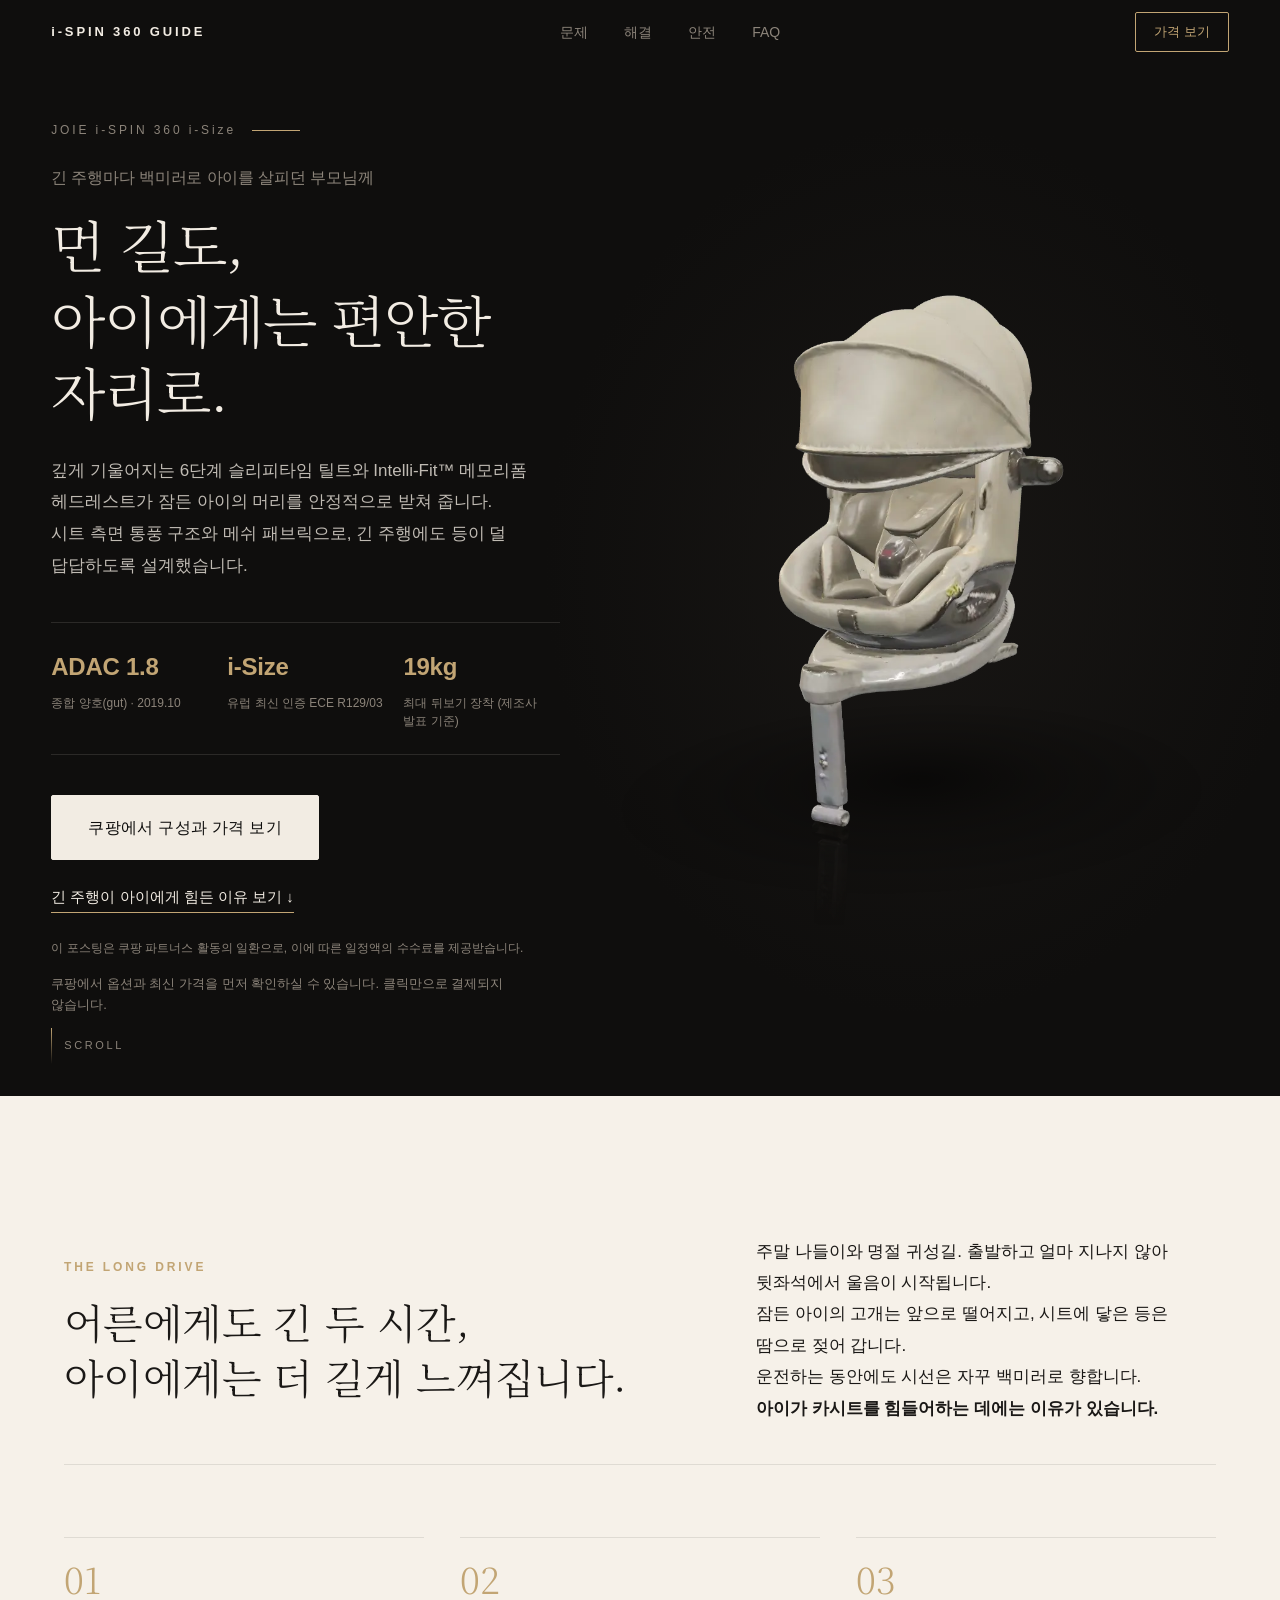
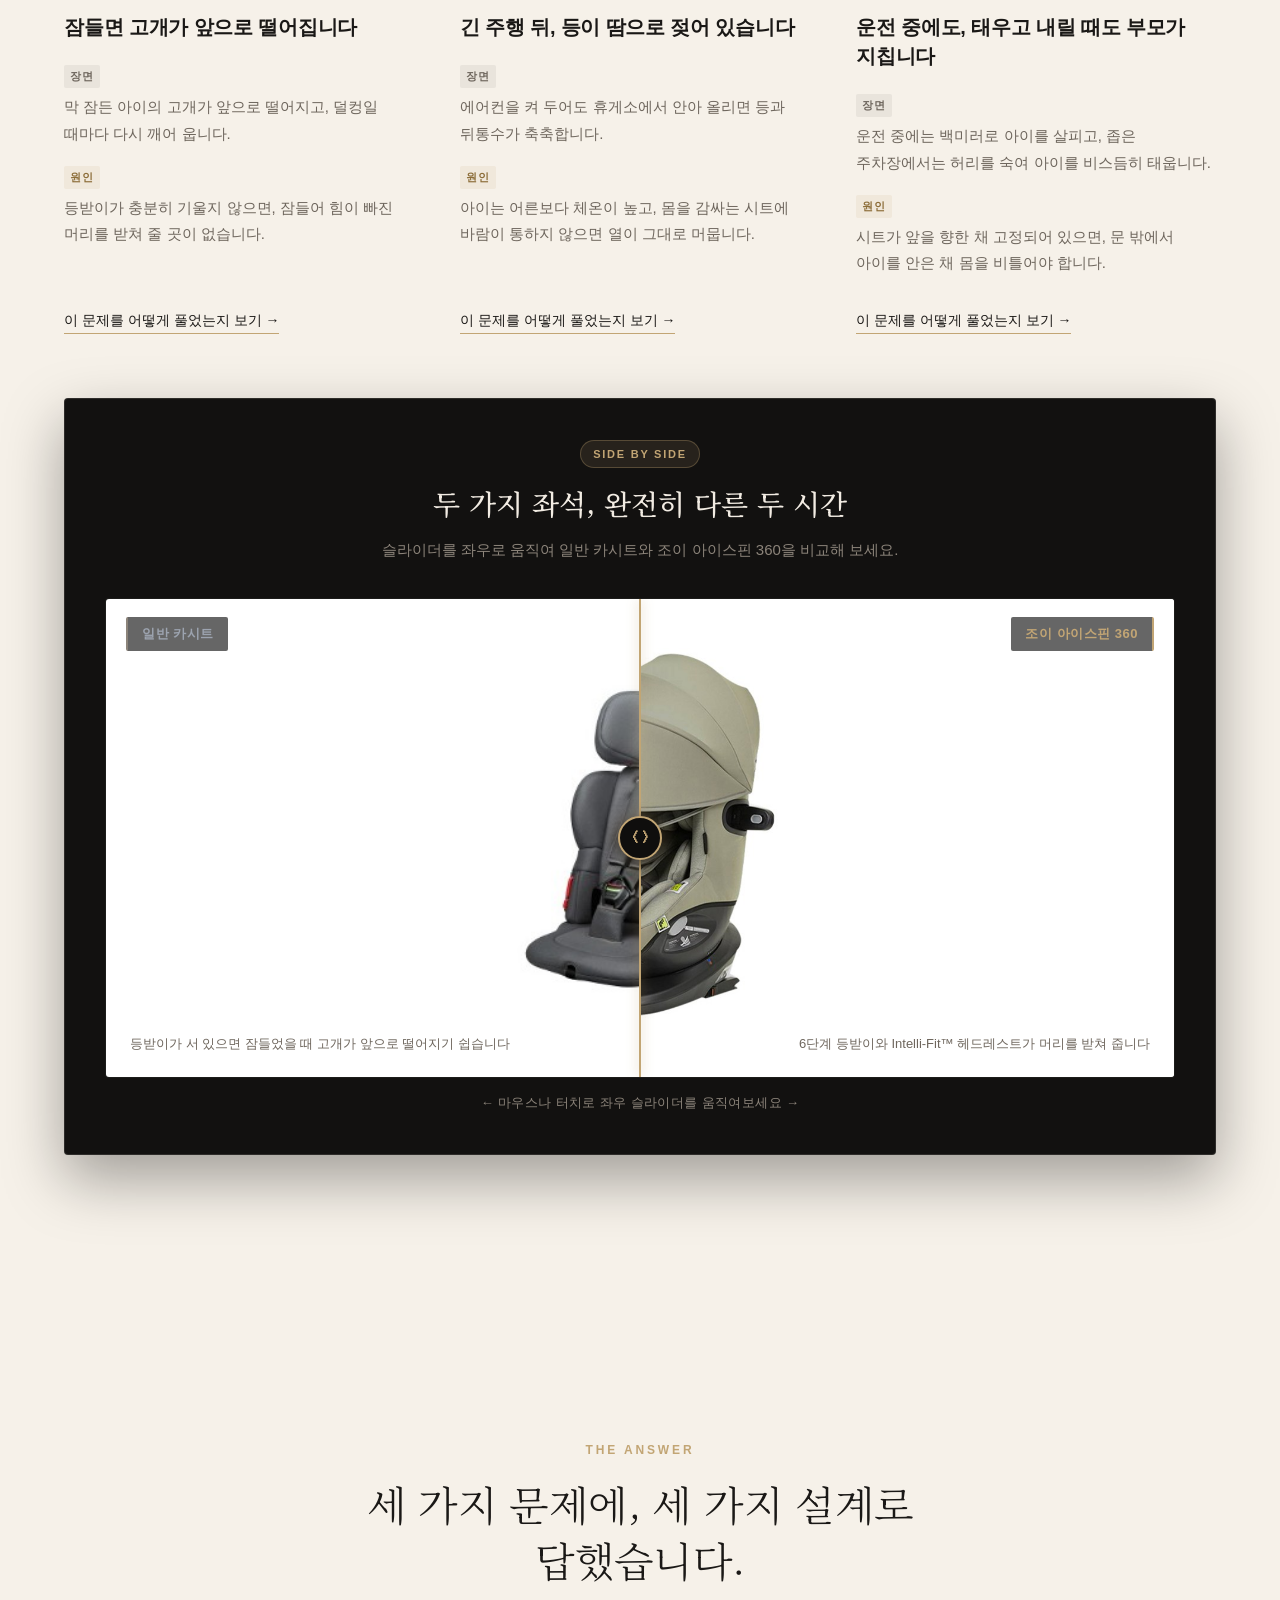
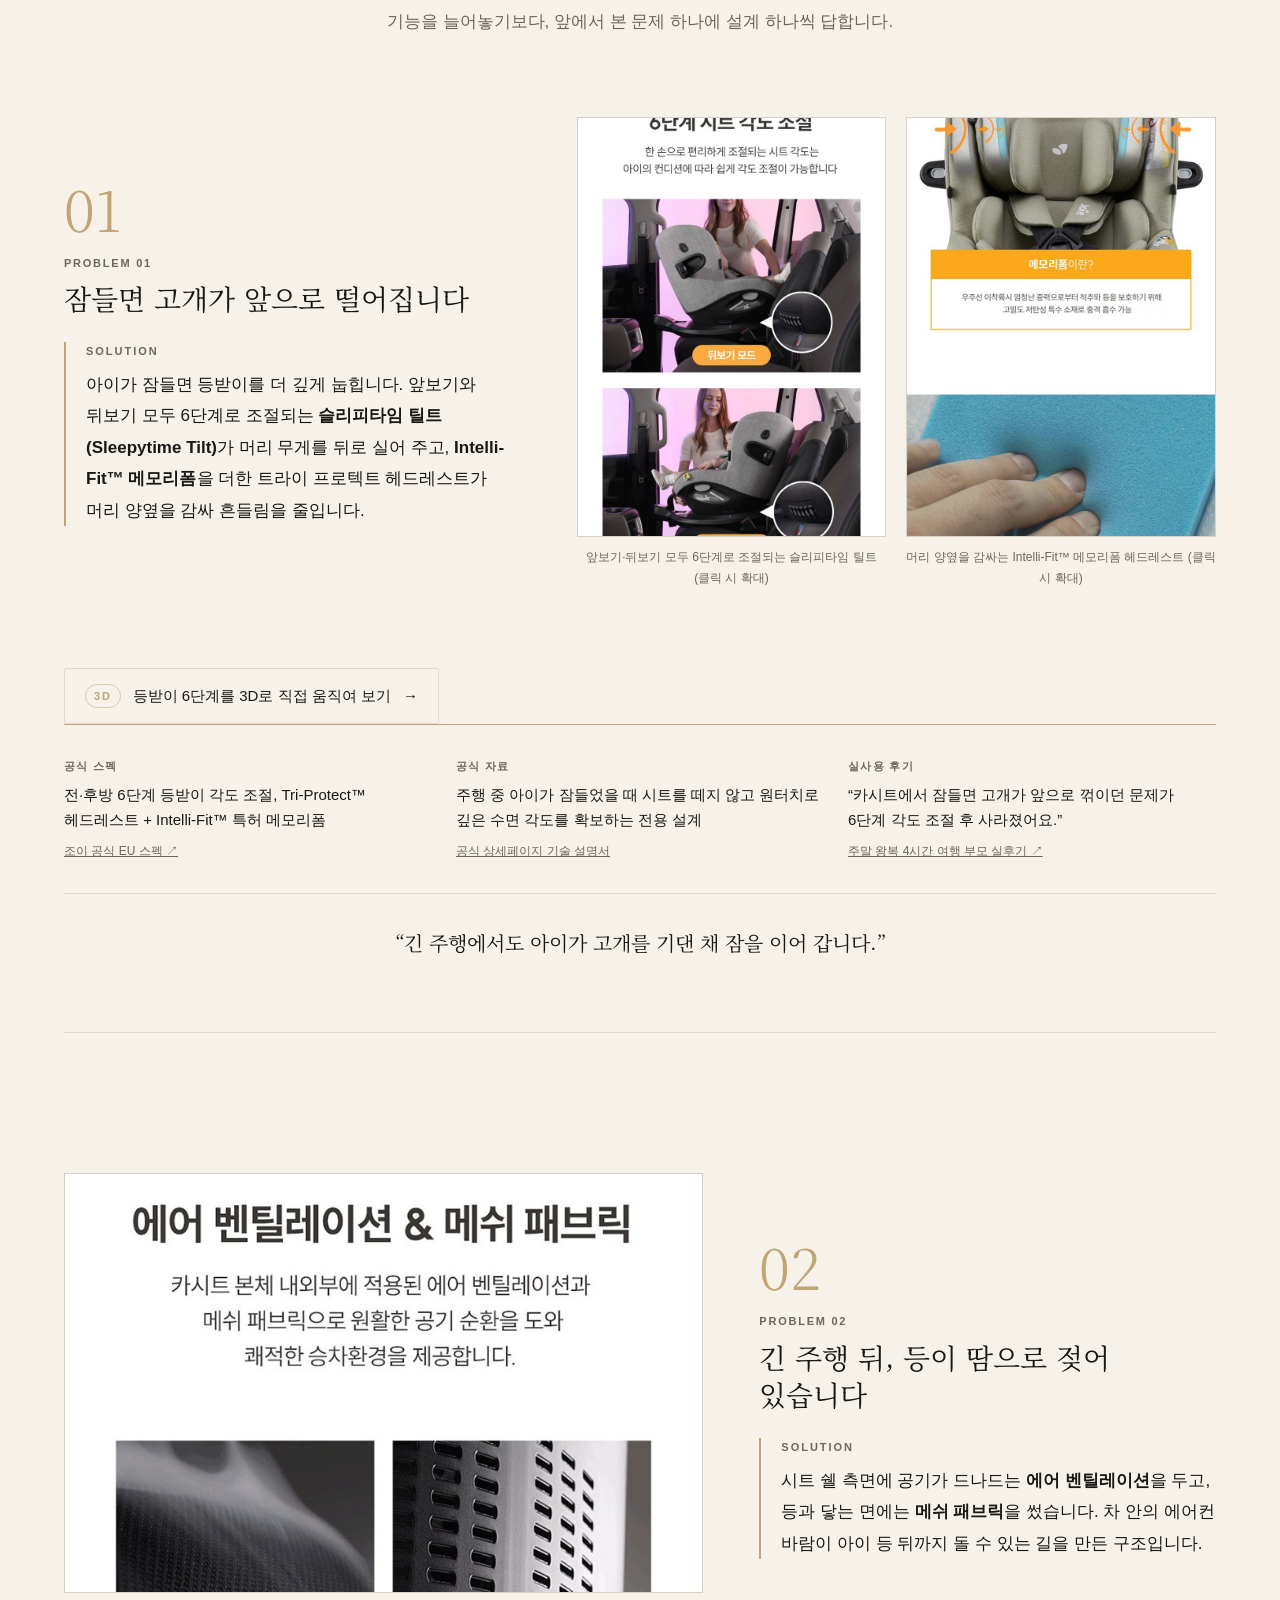
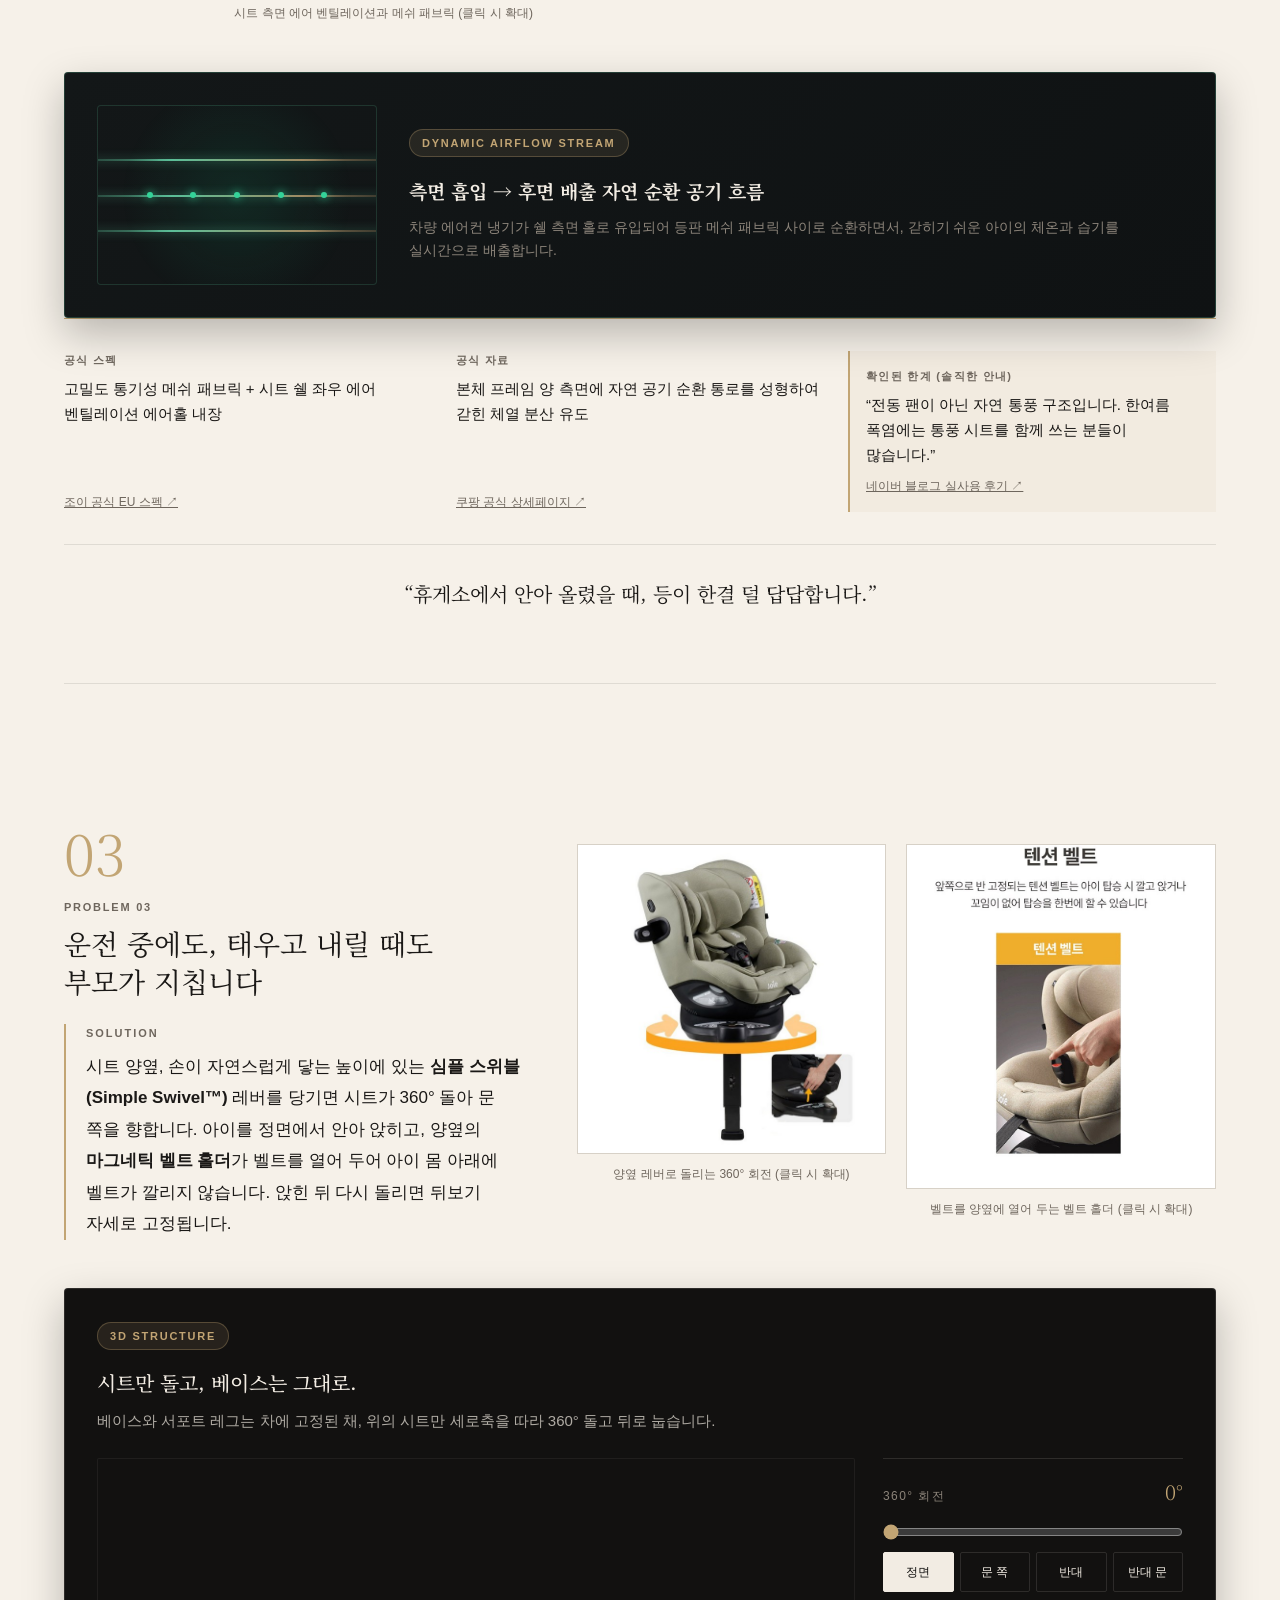
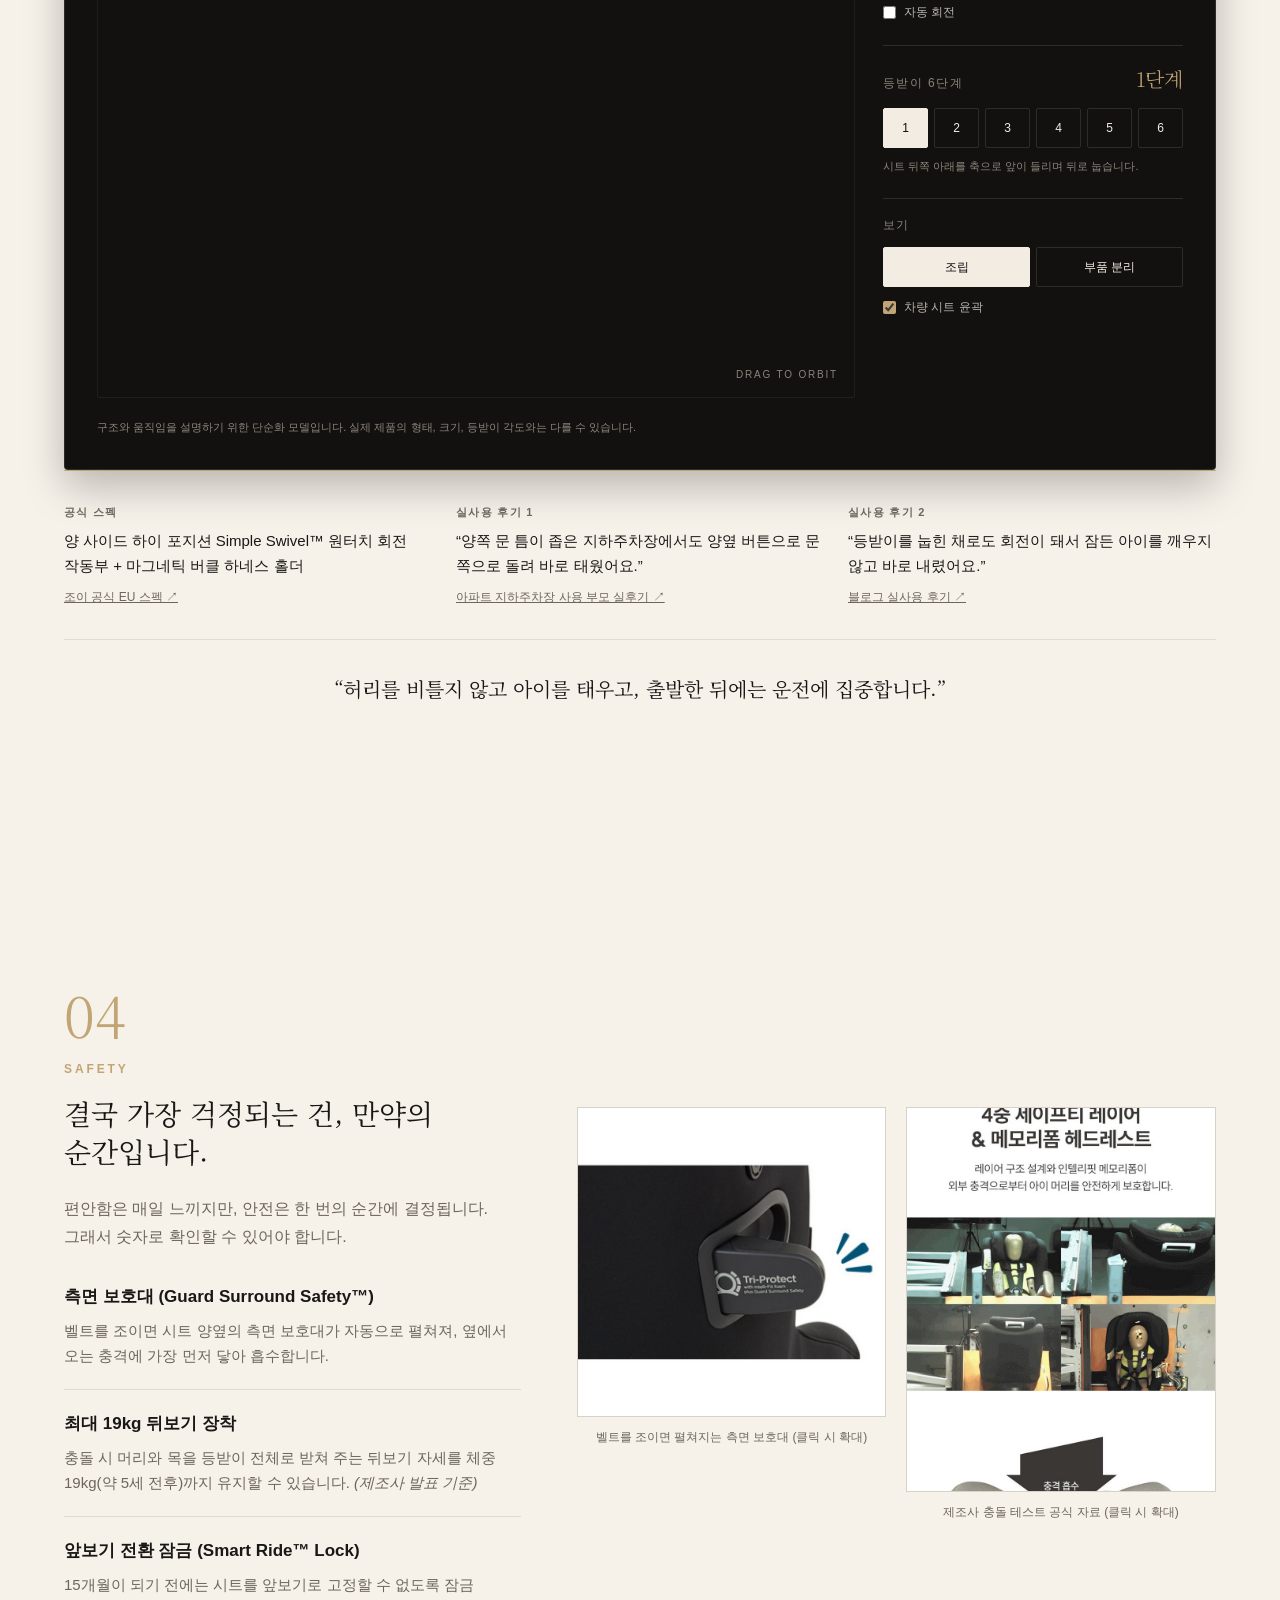
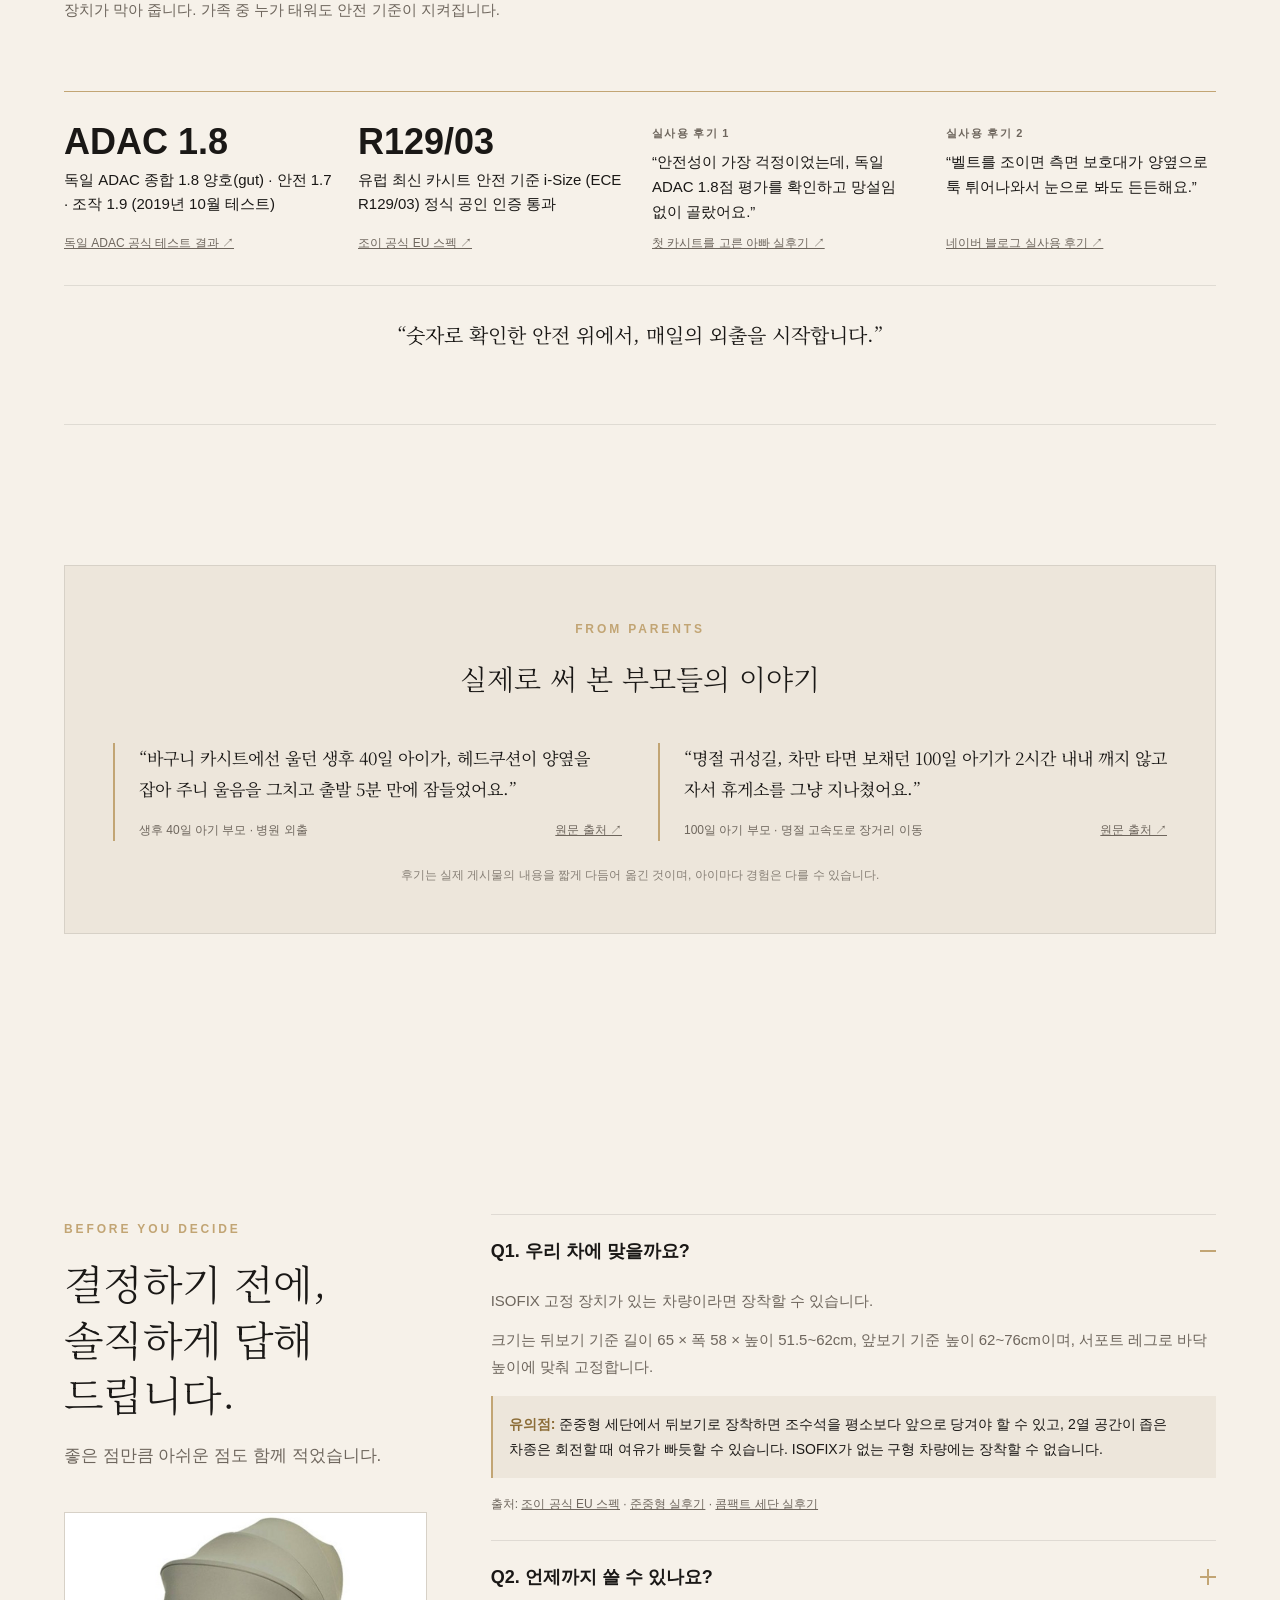
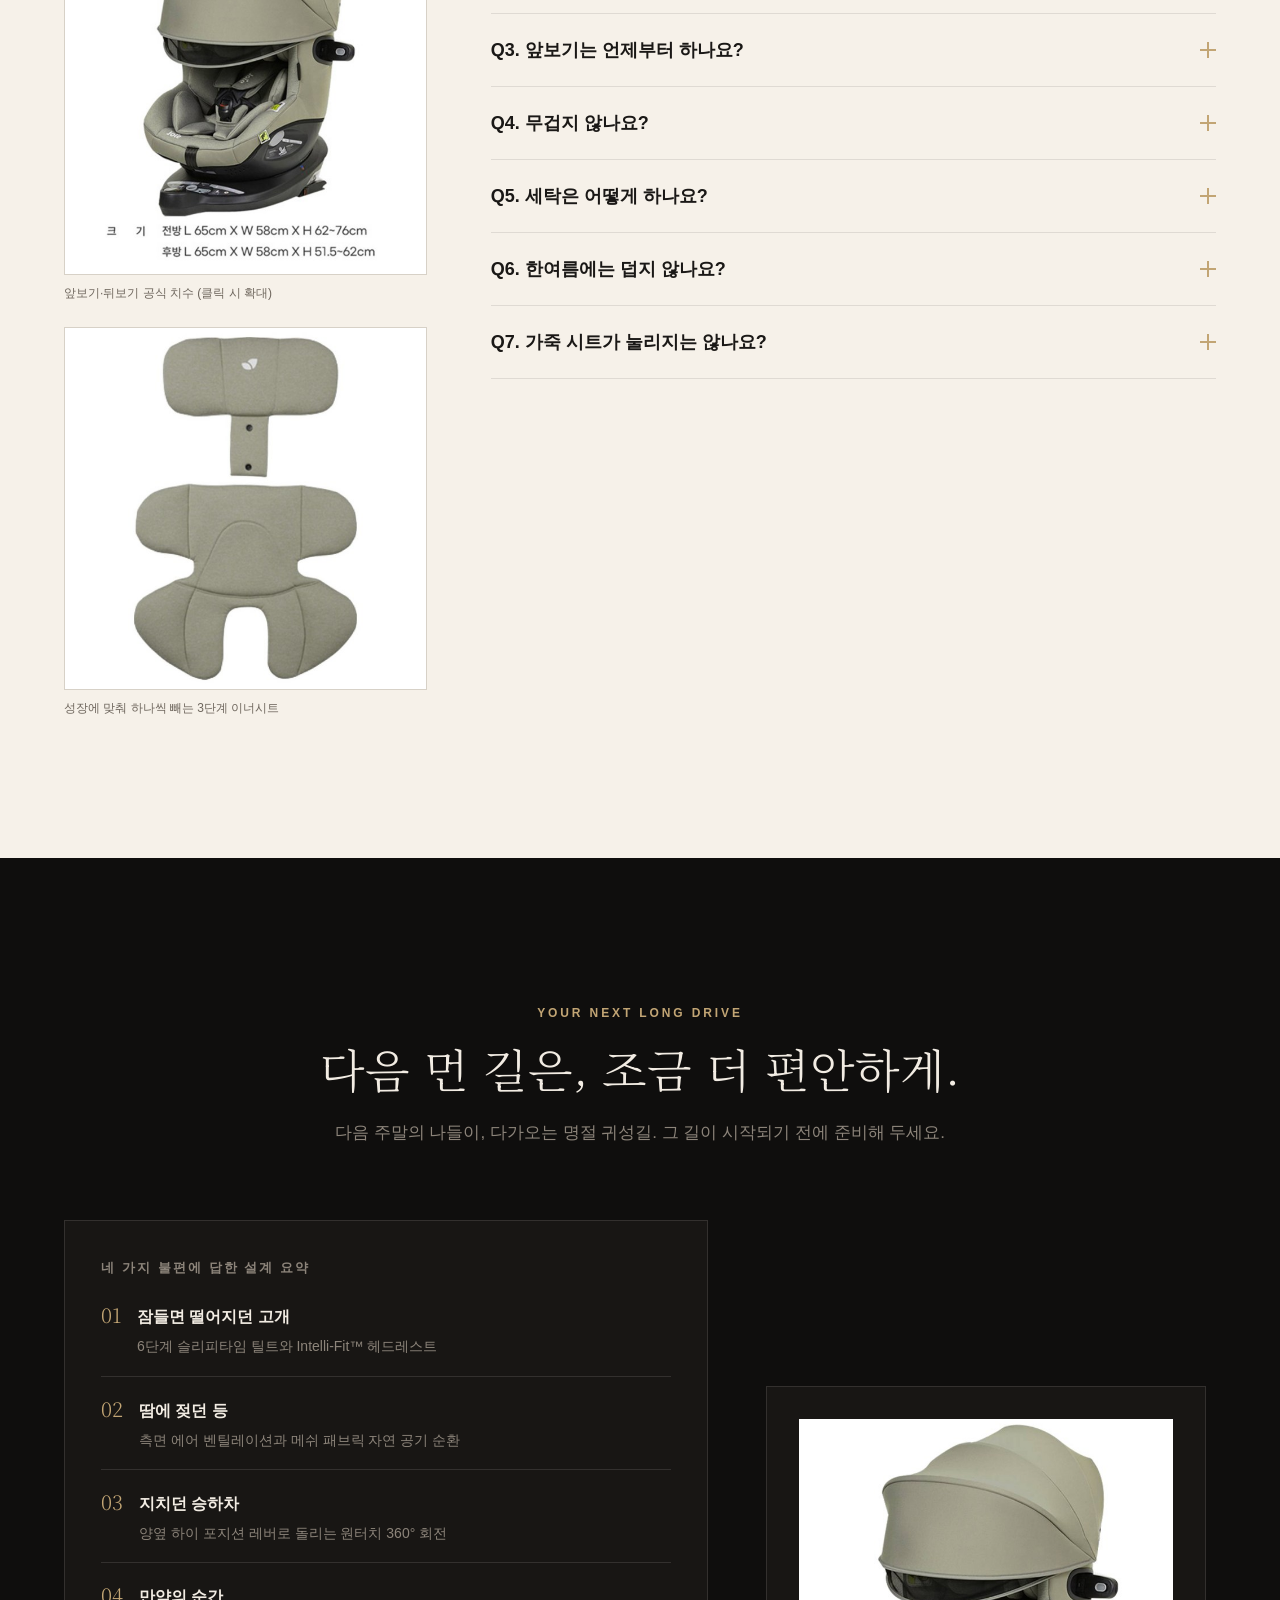
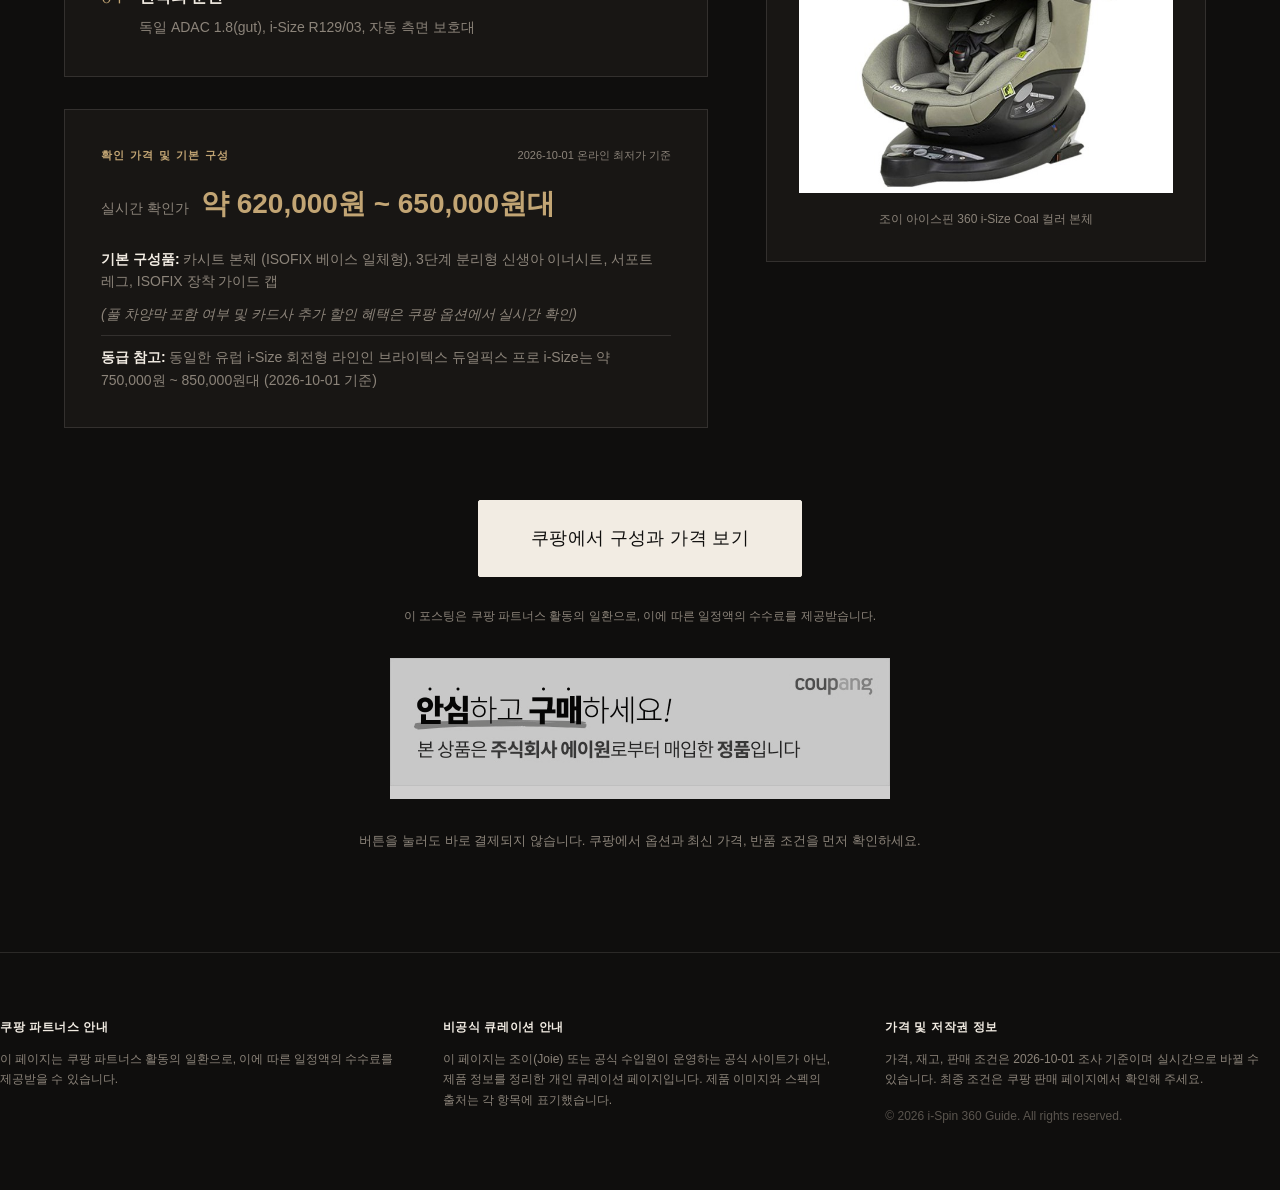
==== landing-page/index.html @ 38f1401e "Add files via upload" ====
<!DOCTYPE html>
<html lang="ko">
<head>
  <meta charset="UTF-8">
  <meta name="viewport" content="width=device-width, initial-scale=1.0">
  <title>조이 아이스핀 360 i-Size | 먼 길도, 아이에게는 편안한 자리로</title>
  <meta name="description" content="6단계 슬리피타임 틸트, Intelli-Fit™ 메모리폼 헤드레스트, 360도 회전. ADAC 1.8(gut), i-Size ECE R129/03 인증 회전형 카시트 큐레이션 가이드.">
  <meta property="og:title" content="조이 아이스핀 360 i-Size | 먼 길도, 아이에게는 편안한 자리로">
  <meta property="og:description" content="긴 주행마다 백미러로 아이를 살피던 부모님께. 6단계 각도 조절과 공인 안전 지표로 확인하는 프리미엄 회전형 카시트.">
  <meta property="og:image" content="assets/product1-image9.png">
  <meta property="og:type" content="product">

  <!-- Web Fonts -->
  <link rel="preconnect" href="https://fonts.googleapis.com">
  <link rel="preconnect" href="https://fonts.gstatic.com" crossorigin>
  <!-- 웹폰트는 렌더 차단 없이 비동기로 (LCP 개선). Pretendard는 필요한 글자만 받는 dynamic-subset -->
  <link rel="preconnect" href="https://cdn.jsdelivr.net" crossorigin>
  <link rel="stylesheet" href="https://fonts.googleapis.com/css2?family=Noto+Serif+KR:wght@300;400;600&display=swap" media="print" onload="this.media='all'">
  <link rel="stylesheet" href="https://cdn.jsdelivr.net/gh/orioncactus/pretendard@v1.3.9/dist/web/static/pretendard-dynamic-subset.min.css" media="print" onload="this.media='all'">
  <noscript>
    <link rel="stylesheet" href="https://fonts.googleapis.com/css2?family=Noto+Serif+KR:wght@300;400;600&display=swap">
    <link rel="stylesheet" href="https://cdn.jsdelivr.net/gh/orioncactus/pretendard@v1.3.9/dist/web/static/pretendard-dynamic-subset.min.css">
  </noscript>

  <link rel="preload" as="image" href="assets/hero-poster.webp" fetchpriority="high">
  <link rel="stylesheet" href="styles-v2.css?v=20261006b">
  <script>
    /* 히어로 인트로: 모션 허용 시에만 텍스트를 숨겨 두고, 3D 모듈이 순서대로 엽니다.
       모듈이 2.5초 안에 시작하지 못하면(로드 실패 등) 텍스트를 바로 보여 줍니다. */
    (function () {
      var d = document.documentElement;
      if (window.matchMedia('(prefers-reduced-motion: reduce)').matches) return;
      d.classList.add('hero-intro');
      setTimeout(function () { if (!window.__hero3d) d.classList.add('hero-text-in', 'hero-cta-in'); }, 2500);
    })();
  </script>
  <script type="importmap">
  { "imports": {
    "three": "https://cdn.jsdelivr.net/npm/three@0.160.0/build/three.module.js",
    "three/addons/": "https://cdn.jsdelivr.net/npm/three@0.160.0/examples/jsm/"
  } }
  </script>
</head>
<body>
  <!-- 스킵 네비게이션 -->
  <a class="skip-link" href="#main">본문 바로가기</a>

  <!-- 상단 헤더 -->
  <header id="header" class="site-header" role="banner">
    <div class="header-inner">
      <a href="#hero" class="brand-wordmark" aria-label="조이 아이스핀 360 가이드 최상단으로 이동">
        <span class="wordmark-label">i-SPIN 360 GUIDE</span>
      </a>

      <nav class="header-nav" aria-label="페이지 주요 섹션">
        <ul class="nav-list">
          <li><a href="#problem-contrast" class="nav-link" data-nav="problem">문제</a></li>
          <li><a href="#solution-features" class="nav-link" data-nav="solution">해결</a></li>
          <li><a href="#safety-proof" class="nav-link" data-nav="safety">안전</a></li>
          <li><a href="#compatibility-faq" class="nav-link" data-nav="faq">FAQ</a></li>
        </ul>
      </nav>

      <div class="header-action">
        <a href="#final-cta" id="header-cta-btn" class="header-cta-btn" data-cta="header">
          <span>가격 보기</span>
        </a>
      </div>
    </div>
  </header>

  <!-- 메인 콘텐츠 -->
  <main id="main">
    <!-- 2. 히어로 섹션 (Noir Theme) -->
    <section id="hero" class="section hero theme-noir" aria-labelledby="hero-title">
      <div class="hero-container">
        <!-- 좌측 텍스트 영역 (5단) -->
        <div class="hero-content">
          <div class="hero-eyebrow-wrap hero-fade" style="--i:0">
            <span class="eyebrow-text">JOIE i-SPIN 360 i-Size</span>
            <span class="champagne-divider" aria-hidden="true"></span>
          </div>

          <p class="hero-target-call hero-fade" style="--i:1">긴 주행마다 백미러로 아이를 살피던 부모님께</p>

          <h1 id="hero-title" class="hero-title">
            <span class="mask-line"><span class="mask-inner" style="--i:2">먼 길도,</span></span>
            <span class="mask-line"><span class="mask-inner" style="--i:3">아이에게는 편안한 자리로.</span></span>
          </h1>

          <p class="hero-subcopy">
            <span class="mask-line"><span class="mask-inner" style="--i:4">깊게 기울어지는 6단계 슬리피타임 틸트와 Intelli-Fit™ 메모리폼 헤드레스트가 잠든 아이의 머리를 안정적으로 받쳐 줍니다.</span></span>
            <span class="mask-line"><span class="mask-inner" style="--i:5">시트 측면 통풍 구조와 메쉬 패브릭으로, 긴 주행에도 등이 덜 답답하도록 설계했습니다.</span></span>
          </p>

          <!-- 공인 지표 라인 -->
          <div class="trust-line hero-cta-fade" style="--i:0" role="region" aria-label="공인 안전 및 인증 지표">
            <div class="trust-item">
              <span class="trust-value">ADAC 1.8</span>
              <span class="trust-label">종합 양호(gut) · 2019.10</span>
            </div>
            <div class="trust-item">
              <span class="trust-value">i-Size</span>
              <span class="trust-label">유럽 최신 인증 ECE R129/03</span>
            </div>
            <div class="trust-item">
              <span class="trust-value">19kg</span>
              <span class="trust-label">최대 뒤보기 장착 (제조사 발표 기준)</span>
            </div>
          </div>

          <!-- 1차 전환 CTA 버튼 영역 -->
          <div class="hero-cta-group hero-cta-fade" style="--i:1" id="cta-hero">
            <div class="cta-actions">
              <a href="https://link.coupang.com/a/hChmevVX7A" id="hero-cta-btn" class="btn btn-primary" data-cta="hero" target="_blank" rel="sponsored noopener">
                <span>쿠팡에서 구성과 가격 보기</span>
              </a>
              <a href="#problem-contrast" class="btn-text-link">
                <span>긴 주행이 아이에게 힘든 이유 보기 &darr;</span>
              </a>
            </div>
            <p class="cta-disclosure">이 포스팅은 쿠팡 파트너스 활동의 일환으로, 이에 따른 일정액의 수수료를 제공받습니다.</p>
            <p class="relief-text">쿠팡에서 옵션과 최신 가격을 먼저 확인하실 수 있습니다. 클릭만으로 결제되지 않습니다.</p>
          </div>
        </div>

        <!-- 우측 3D 스테이지: 포스터(LCP) → GLB 캔버스 크로스페이드 (hero-3d.js) -->
        <div class="hero-visual">
          <div class="hero-3d-stage" id="hero3dStage">
            <img class="hero-poster" src="assets/hero-poster.webp"
                 alt="조이 아이스핀 360 i-Size 회전형 카시트"
                 width="1000" height="1150" fetchpriority="high" decoding="async">
          </div>
        </div>
      </div>

      <!-- 하단 스크롤 안내 -->
      <a href="#problem-contrast" class="scroll-cue" aria-label="문제 제기 섹션으로 스크롤">
        <span class="scroll-line" aria-hidden="true"></span>
        <span class="scroll-label">SCROLL</span>
      </a>
    </section>

    <!-- 3.1 문제 제기 (Problem Contrast) -->
    <section id="problem-contrast" class="section problem theme-paper" aria-labelledby="problem-title">
      <div class="content-container">
        <div class="section-header-split reveal">
          <div class="header-left">
            <span class="section-label">THE LONG DRIVE</span>
            <h2 id="problem-title" class="section-title">
              어른에게도 긴 두 시간,<br>아이에게는 더 길게 느껴집니다.
            </h2>
          </div>
          <div class="header-right">
            <p class="empathy-body">
              주말 나들이와 명절 귀성길. 출발하고 얼마 지나지 않아 뒷좌석에서 울음이 시작됩니다.<br>
              잠든 아이의 고개는 앞으로 떨어지고, 시트에 닿은 등은 땀으로 젖어 갑니다.<br>
              운전하는 동안에도 시선은 자꾸 백미러로 향합니다.<br>
              <strong>아이가 카시트를 힘들어하는 데에는 이유가 있습니다.</strong>
            </p>
          </div>
        </div>

        <!-- 세 가지 문제 카드 (가로 3열) -->
        <div class="problem-cards-grid">
          <article class="problem-card reveal">
            <div class="card-line" aria-hidden="true"></div>
            <span class="problem-num">01</span>
            <h3 class="problem-card-title">잠들면 고개가 앞으로 떨어집니다</h3>
            <div class="problem-scene">
              <span class="scene-tag">장면</span>
              <p>막 잠든 아이의 고개가 앞으로 떨어지고, 덜컹일 때마다 다시 깨어 웁니다.</p>
            </div>
            <div class="problem-cause">
              <span class="cause-tag">원인</span>
              <p>등받이가 충분히 기울지 않으면, 잠들어 힘이 빠진 머리를 받쳐 줄 곳이 없습니다.</p>
            </div>
            <a href="#solution-01" class="card-link">이 문제를 어떻게 풀었는지 보기 &rarr;</a>
          </article>

          <article class="problem-card reveal">
            <div class="card-line" aria-hidden="true"></div>
            <span class="problem-num">02</span>
            <h3 class="problem-card-title">긴 주행 뒤, 등이 땀으로 젖어 있습니다</h3>
            <div class="problem-scene">
              <span class="scene-tag">장면</span>
              <p>에어컨을 켜 두어도 휴게소에서 안아 올리면 등과 뒤통수가 축축합니다.</p>
            </div>
            <div class="problem-cause">
              <span class="cause-tag">원인</span>
              <p>아이는 어른보다 체온이 높고, 몸을 감싸는 시트에 바람이 통하지 않으면 열이 그대로 머뭅니다.</p>
            </div>
            <a href="#solution-02" class="card-link">이 문제를 어떻게 풀었는지 보기 &rarr;</a>
          </article>

          <article class="problem-card reveal">
            <div class="card-line" aria-hidden="true"></div>
            <span class="problem-num">03</span>
            <h3 class="problem-card-title">운전 중에도, 태우고 내릴 때도 부모가 지칩니다</h3>
            <div class="problem-scene">
              <span class="scene-tag">장면</span>
              <p>운전 중에는 백미러로 아이를 살피고, 좁은 주차장에서는 허리를 숙여 아이를 비스듬히 태웁니다.</p>
            </div>
            <div class="problem-cause">
              <span class="cause-tag">원인</span>
              <p>시트가 앞을 향한 채 고정되어 있으면, 문 밖에서 아이를 안은 채 몸을 비틀어야 합니다.</p>
            </div>
            <a href="#solution-03" class="card-link">이 문제를 어떻게 풀었는지 보기 &rarr;</a>
          </article>
        </div>

        <!-- 인터랙티브 모션 비교 그래픽 쇼케이스 (고개 꺾임 vs 안락한 수면 자세) -->
        <div class="motion-comparison-showcase reveal">
          <div class="motion-showcase-header">
            <span class="motion-badge">SIDE BY SIDE</span>
            <h3 class="motion-showcase-title">두 가지 좌석, 완전히 다른 두 시간</h3>
            <p class="motion-showcase-desc">슬라이더를 좌우로 움직여 일반 카시트와 조이 아이스핀 360을 비교해 보세요.</p>
          </div>

          <div class="comparison-slider-container" id="comparisonSlider">
            <!-- Before 레이어: 일반 카시트 (실사) -->
            <div class="comparison-layer layer-before">
              <img class="cmp-photo" src="assets/normal%20sheet.jpg" alt="일반 카시트" width="300" height="300">
              <div class="layer-caption-tag before-tag">일반 카시트</div>
              <p class="cmp-note cmp-note-left">등받이가 서 있으면 잠들었을 때 고개가 앞으로 떨어지기 쉽습니다</p>
            </div>

            <!-- After 레이어: 조이 아이스핀 360 + 차양막 (실사) -->
            <div class="comparison-layer layer-after" id="afterLayer">
              <img class="cmp-photo" src="assets/product1-image1.png" alt="차양막을 단 조이 아이스핀 360 카시트" width="640" height="640">
              <div class="layer-caption-tag after-tag">조이 아이스핀 360</div>
              <p class="cmp-note cmp-note-right">6단계 등받이와 Intelli-Fit™ 헤드레스트가 머리를 받쳐 줍니다</p>
            </div>

            <!-- 슬라이더 컨트롤러 핸들 -->
            <div class="slider-divider-line" id="sliderLine">
              <div class="slider-handle" role="slider" aria-label="비포 애프터 비교 슬라이더" aria-valuemin="0" aria-valuemax="100" aria-valuenow="50" tabindex="0">
                <span class="handle-arrow left">&lang;</span>
                <span class="handle-arrow right">&rang;</span>
              </div>
            </div>
          </div>

          <div class="motion-control-hints">
            <span class="hint-text">&larr; 마우스나 터치로 좌우 슬라이더를 움직여보세요 &rarr;</span>
          </div>
        </div>
      </div>
    </section>

    <!-- 3.2 해결 방법과 근거 (Solution Features) -->
    <section id="solution-features" class="section solution theme-paper" aria-labelledby="solution-title">
      <div class="content-container">
        <header class="section-center-header reveal">
          <span class="section-label">THE ANSWER</span>
          <h2 id="solution-title" class="section-title">세 가지 문제에, 세 가지 설계로 답했습니다.</h2>
          <p class="section-subhead">기능을 늘어놓기보다, 앞에서 본 문제 하나에 설계 하나씩 답합니다.</p>
        </header>

        <!-- 블록 01: 수면 & 헤드레스트 -->
        <article id="solution-01" class="answer-block reveal">
          <div class="block-main-row">
            <div class="block-text-col">
              <span class="block-large-num">01</span>
              <div class="block-problem-badge">PROBLEM 01</div>
              <h3 class="block-problem-text">잠들면 고개가 앞으로 떨어집니다</h3>

              <div class="block-solution-wrap">
                <span class="block-section-tag">SOLUTION</span>
                <p class="block-solution-desc">
                  아이가 잠들면 등받이를 더 깊게 눕힙니다. 앞보기와 뒤보기 모두 6단계로 조절되는 <strong>슬리피타임 틸트(Sleepytime Tilt)</strong>가 머리 무게를 뒤로 실어 주고, <strong>Intelli-Fit™ 메모리폼</strong>을 더한 트라이 프로텍트 헤드레스트가 머리 양옆을 감싸 흔들림을 줄입니다.
                </p>
              </div>
            </div>

            <div class="block-image-col">
              <div class="evidence-image-grid two-images">
                <figure class="evidence-figure">
                  <div class="image-matte-wrap">
                    <img src="assets/crop-solution-01-recline.png" 
                         alt="조이 아이스핀 360 앞보기와 뒤보기 6단계 등받이 각도 조절 안내"
                         class="zoomable-img"
                         data-lightbox="assets/crop-solution-01-recline.png"
                         data-caption="앞보기·뒤보기 모두 6단계로 조절되는 슬리피타임 틸트"
                         width="780" height="1430" loading="lazy"
                         onerror="this.onerror=null; this.parentElement.classList.add('img-fallback'); this.style.display='none';">
                    <div class="image-fallback-placeholder" aria-hidden="true">이미지 준비 중</div>
                  </div>
                  <figcaption>앞보기·뒤보기 모두 6단계로 조절되는 슬리피타임 틸트 (클릭 시 확대)</figcaption>
                </figure>
                <figure class="evidence-figure">
                  <div class="image-matte-wrap">
                    <img src="assets/crop-solution-01-foam.png" 
                         alt="조이 아이스핀 360 Intelli-Fit 메모리폼 헤드레스트 구조"
                         class="zoomable-img"
                         data-lightbox="assets/crop-solution-01-foam.png"
                         data-caption="머리 양옆을 감싸는 Intelli-Fit™ 메모리폼 헤드레스트"
                         width="780" height="2000" loading="lazy"
                         onerror="this.onerror=null; this.parentElement.classList.add('img-fallback'); this.style.display='none';">
                    <div class="image-fallback-placeholder" aria-hidden="true">이미지 준비 중</div>
                  </div>
                  <figcaption>머리 양옆을 감싸는 Intelli-Fit™ 메모리폼 헤드레스트 (클릭 시 확대)</figcaption>
                </figure>
              </div>
            </div>
          </div>

          <!-- 등받이 6단계: 통합 3D 뷰어(#seat3dCard)에서 확인 -->
          <a href="#seat3dCard" class="seat3d-jump" data-recline="6">
            <span class="seat3d-jump-label">3D</span>
            <span>등받이 6단계를 3D로 직접 움직여 보기</span>
            <span aria-hidden="true">&rarr;</span>
          </a>

          <!-- EVIDENCE 띠 -->
          <div class="evidence-strip">
            <div class="evidence-item">
              <span class="evidence-category">공식 스펙</span>
              <p class="evidence-content">전·후방 6단계 등받이 각도 조절, Tri-Protect™ 헤드레스트 + Intelli-Fit™ 특허 메모리폼</p>
              <a href="https://joiebaby.com/eu/i-spin-360-spinning-baby-car-seat" target="_blank" rel="noopener noreferrer" class="evidence-source">조이 공식 EU 스펙 &nearr;</a>
            </div>
            <div class="evidence-item">
              <span class="evidence-category">공식 자료</span>
              <p class="evidence-content">주행 중 아이가 잠들었을 때 시트를 떼지 않고 원터치로 깊은 수면 각도를 확보하는 전용 설계</p>
              <span class="evidence-source">공식 상세페이지 기술 설명서</span>
            </div>
            <div class="evidence-item">
              <span class="evidence-category">실사용 후기</span>
              <p class="evidence-content">&ldquo;카시트에서 잠들면 고개가 앞으로 꺾이던 문제가 6단계 각도 조절 후 사라졌어요.&rdquo;</p>
              <a href="https://www.instagram.com/p/DW8nbi7ERQC/" target="_blank" rel="noopener noreferrer" class="evidence-source">주말 왕복 4시간 여행 부모 실후기 &nearr;</a>
            </div>
          </div>

          <p class="what-changes-line">&ldquo;긴 주행에서도 아이가 고개를 기댄 채 잠을 이어 갑니다.&rdquo;</p>
        </article>

        <!-- 블록 02: 통풍 & 패브릭 (좌우 교차) -->
        <article id="solution-02" class="answer-block reverse-block reveal">
          <div class="block-main-row">
            <div class="block-text-col">
              <span class="block-large-num">02</span>
              <div class="block-problem-badge">PROBLEM 02</div>
              <h3 class="block-problem-text">긴 주행 뒤, 등이 땀으로 젖어 있습니다</h3>

              <div class="block-solution-wrap">
                <span class="block-section-tag">SOLUTION</span>
                <p class="block-solution-desc">
                  시트 쉘 측면에 공기가 드나드는 <strong>에어 벤틸레이션</strong>을 두고, 등과 닿는 면에는 <strong>메쉬 패브릭</strong>을 썼습니다. 차 안의 에어컨 바람이 아이 등 뒤까지 돌 수 있는 길을 만든 구조입니다.
                </p>
              </div>
            </div>

            <div class="block-image-col">
              <div class="evidence-image-grid single-image">
                <figure class="evidence-figure">
                  <div class="image-matte-wrap">
                    <img src="assets/crop-solution-02-vent.png" 
                         alt="조이 아이스핀 360 시트 측면 통풍구와 메쉬 패브릭 디테일"
                         class="zoomable-img"
                         data-lightbox="assets/crop-solution-02-vent.png"
                         data-caption="시트 측면 에어 벤틸레이션과 메쉬 패브릭 디테일"
                         width="780" height="800" loading="lazy"
                         onerror="this.onerror=null; this.parentElement.classList.add('img-fallback'); this.style.display='none';">
                    <div class="image-fallback-placeholder" aria-hidden="true">이미지 준비 중</div>
                  </div>
                  <figcaption>시트 측면 에어 벤틸레이션과 메쉬 패브릭 (클릭 시 확대)</figcaption>
                </figure>
              </div>
            </div>
          </div>

          <!-- [모션 그래픽 2] 에어 벤틸레이션 실시간 공기 순환 스트림 -->
          <div class="interactive-motion-card airflow-motion-card">
            <div class="airflow-stream-wrap">
              <div class="airflow-wind-wave wave-1"></div>
              <div class="airflow-wind-wave wave-2"></div>
              <div class="airflow-wind-wave wave-3"></div>
              <div class="vent-pores-animation" aria-hidden="true">
                <span class="pore-dot p1"></span>
                <span class="pore-dot p2"></span>
                <span class="pore-dot p3"></span>
                <span class="pore-dot p4"></span>
                <span class="pore-dot p5"></span>
              </div>
            </div>
            <div class="airflow-text-box">
              <span class="motion-badge">DYNAMIC AIRFLOW STREAM</span>
              <strong class="airflow-headline">측면 흡입 &rarr; 후면 배출 자연 순환 공기 흐름</strong>
              <p class="airflow-desc">차량 에어컨 냉기가 쉘 측면 홀로 유입되어 등판 메쉬 패브릭 사이로 순환하면서, 갇히기 쉬운 아이의 체온과 습기를 실시간으로 배출합니다.</p>
            </div>
          </div>

          <!-- EVIDENCE 띠 -->
          <div class="evidence-strip">
            <div class="evidence-item">
              <span class="evidence-category">공식 스펙</span>
              <p class="evidence-content">고밀도 통기성 메쉬 패브릭 + 시트 쉘 좌우 에어 벤틸레이션 에어홀 내장</p>
              <a href="https://joiebaby.com/eu/i-spin-360-spinning-baby-car-seat" target="_blank" rel="noopener noreferrer" class="evidence-source">조이 공식 EU 스펙 &nearr;</a>
            </div>
            <div class="evidence-item">
              <span class="evidence-category">공식 자료</span>
              <p class="evidence-content">본체 프레임 양 측면에 자연 공기 순환 통로를 성형하여 갇힌 체열 분산 유도</p>
              <a href="https://www.coupang.com/vp/products/9710532118?itemId=23703248069&vendorItemId=90728279487" target="_blank" rel="noopener noreferrer" class="evidence-source">쿠팡 공식 상세페이지 &nearr;</a>
            </div>
            <div class="evidence-item limitation-item">
              <span class="evidence-category">확인된 한계 (솔직한 안내)</span>
              <p class="evidence-content">&ldquo;전동 팬이 아닌 자연 통풍 구조입니다. 한여름 폭염에는 통풍 시트를 함께 쓰는 분들이 많습니다.&rdquo;</p>
              <a href="https://m.blog.naver.com/sunmins_ss/222727271926" target="_blank" rel="noopener noreferrer" class="evidence-source">네이버 블로그 실사용 후기 &nearr;</a>
            </div>
          </div>

          <p class="what-changes-line">&ldquo;휴게소에서 안아 올렸을 때, 등이 한결 덜 답답합니다.&rdquo;</p>
        </article>

        <!-- 블록 03: 360도 회전 & 벨트 홀더 -->
        <article id="solution-03" class="answer-block reveal">
          <div class="block-main-row">
            <div class="block-text-col">
              <span class="block-large-num">03</span>
              <div class="block-problem-badge">PROBLEM 03</div>
              <h3 class="block-problem-text">운전 중에도, 태우고 내릴 때도 부모가 지칩니다</h3>

              <div class="block-solution-wrap">
                <span class="block-section-tag">SOLUTION</span>
                <p class="block-solution-desc">
                  시트 양옆, 손이 자연스럽게 닿는 높이에 있는 <strong>심플 스위블(Simple Swivel™)</strong> 레버를 당기면 시트가 360° 돌아 문 쪽을 향합니다. 아이를 정면에서 안아 앉히고, 양옆의 <strong>마그네틱 벨트 홀더</strong>가 벨트를 열어 두어 아이 몸 아래에 벨트가 깔리지 않습니다. 앉힌 뒤 다시 돌리면 뒤보기 자세로 고정됩니다.
                </p>
              </div>
            </div>

            <div class="block-image-col">
              <div class="evidence-image-grid two-images">
                <figure class="evidence-figure">
                  <div class="image-matte-wrap">
                    <img src="assets/product1-image7.png" 
                         alt="조이 아이스핀 360 양옆 회전 레버와 360도 회전 다이어그램"
                         class="zoomable-img"
                         data-lightbox="assets/product1-image7.png"
                         data-caption="양옆 레버로 돌리는 360° 부드러운 회전 다이어그램"
                         width="640" height="640" loading="lazy"
                         onerror="this.onerror=null; this.parentElement.classList.add('img-fallback'); this.style.display='none';">
                    <div class="image-fallback-placeholder" aria-hidden="true">이미지 준비 중</div>
                  </div>
                  <figcaption>양옆 레버로 돌리는 360° 회전 (클릭 시 확대)</figcaption>
                </figure>
                <figure class="evidence-figure">
                  <div class="image-matte-wrap">
                    <img src="assets/crop-solution-03-beltholder.png" 
                         alt="조이 아이스핀 360 양옆 벨트 홀더 디테일"
                         class="zoomable-img"
                         data-lightbox="assets/crop-solution-03-beltholder.png"
                         data-caption="벨트를 양옆에 열어 두는 전용 마그네틱 벨트 홀더"
                         width="780" height="870" loading="lazy"
                         onerror="this.onerror=null; this.parentElement.classList.add('img-fallback'); this.style.display='none';">
                    <div class="image-fallback-placeholder" aria-hidden="true">이미지 준비 중</div>
                  </div>
                  <figcaption>벨트를 양옆에 열어 두는 벨트 홀더 (클릭 시 확대)</figcaption>
                </figure>
              </div>
            </div>
          </div>

          <!-- 통합 3D 뷰어: 360° 회전 + 등받이 6단계 + 부품 분리 -->
          <div class="seat3d-card" id="seat3dCard">
            <div class="seat3d-head">
              <span class="motion-badge">3D STRUCTURE</span>
              <h4 class="sim-headline">시트만 돌고, 베이스는 그대로.</h4>
              <p class="seat3d-desc">베이스와 서포트 레그는 차에 고정된 채, 위의 시트만 세로축을 따라 360° 돌고 뒤로 눕습니다.</p>
            </div>
            <div class="seat3d-body">
              <div class="seat3d-stage" id="seat3dStage">
                <div class="seat3d-label" data-label="seat"><b>시트</b><span>회전 · 눕힘</span></div>
                <div class="seat3d-label" data-label="base"><b>360° 회전 베이스</b><span>고정</span></div>
                <div class="seat3d-label" data-label="leg"><b>서포트 레그</b><span>고정</span></div>
                <span class="seat3d-hint">DRAG TO ORBIT</span>
              </div>
              <div class="seat3d-controls">
                <div class="seat3d-group" role="group" aria-label="360도 회전">
                  <div class="seat3d-group-head"><span>360° 회전</span><strong id="s3dSwivelOut">0°</strong></div>
                  <input type="range" id="s3dSwivel" min="0" max="359" value="0" aria-label="회전 각도">
                  <div class="seat3d-seg c4" id="s3dSwivelBtns">
                    <button type="button" data-angle="0" aria-pressed="true">정면</button>
                    <button type="button" data-angle="90" aria-pressed="false">문 쪽</button>
                    <button type="button" data-angle="180" aria-pressed="false">반대</button>
                    <button type="button" data-angle="270" aria-pressed="false">반대 문</button>
                  </div>
                  <label class="seat3d-switch"><input type="checkbox" id="s3dAuto"> 자동 회전</label>
                </div>
                <div class="seat3d-group" role="group" aria-label="등받이 6단계">
                  <div class="seat3d-group-head"><span>등받이 6단계</span><strong id="s3dReclineOut">1단계</strong></div>
                  <div class="seat3d-seg c6" id="s3dReclineBtns">
                    <button type="button" data-step="1" aria-pressed="true">1</button>
                    <button type="button" data-step="2" aria-pressed="false">2</button>
                    <button type="button" data-step="3" aria-pressed="false">3</button>
                    <button type="button" data-step="4" aria-pressed="false">4</button>
                    <button type="button" data-step="5" aria-pressed="false">5</button>
                    <button type="button" data-step="6" aria-pressed="false">6</button>
                  </div>
                  <p class="seat3d-small">시트 뒤쪽 아래를 축으로 앞이 들리며 뒤로 눕습니다.</p>
                </div>
                <div class="seat3d-group" role="group" aria-label="보기">
                  <div class="seat3d-group-head"><span>보기</span></div>
                  <div class="seat3d-seg c2" id="s3dViewBtns">
                    <button type="button" data-view="assembled" aria-pressed="true">조립</button>
                    <button type="button" data-view="exploded" aria-pressed="false">부품 분리</button>
                  </div>
                  <label class="seat3d-switch"><input type="checkbox" id="s3dCar" checked> 차량 시트 윤곽</label>
                </div>
              </div>
            </div>
            <p class="seat3d-note">구조와 움직임을 설명하기 위한 단순화 모델입니다. 실제 제품의 형태, 크기, 등받이 각도와는 다를 수 있습니다.</p>
          </div>

          <!-- EVIDENCE 띠 -->
          <div class="evidence-strip">
            <div class="evidence-item">
              <span class="evidence-category">공식 스펙</span>
              <p class="evidence-content">양 사이드 하이 포지션 Simple Swivel™ 원터치 회전 작동부 + 마그네틱 버클 하네스 홀더</p>
              <a href="https://joiebaby.com/eu/i-spin-360-spinning-baby-car-seat" target="_blank" rel="noopener noreferrer" class="evidence-source">조이 공식 EU 스펙 &nearr;</a>
            </div>
            <div class="evidence-item">
              <span class="evidence-category">실사용 후기 1</span>
              <p class="evidence-content">&ldquo;양쪽 문 틈이 좁은 지하주차장에서도 양옆 버튼으로 문 쪽으로 돌려 바로 태웠어요.&rdquo;</p>
              <a href="https://blog.naver.com/esong4214/223520739249" target="_blank" rel="noopener noreferrer" class="evidence-source">아파트 지하주차장 사용 부모 실후기 &nearr;</a>
            </div>
            <div class="evidence-item">
              <span class="evidence-category">실사용 후기 2</span>
              <p class="evidence-content">&ldquo;등받이를 눕힌 채로도 회전이 돼서 잠든 아이를 깨우지 않고 바로 내렸어요.&rdquo;</p>
              <a href="https://m.blog.naver.com/oldsmile/223056188487" target="_blank" rel="noopener noreferrer" class="evidence-source">블로그 실사용 후기 &nearr;</a>
            </div>
          </div>

          <p class="what-changes-line">&ldquo;허리를 비틀지 않고 아이를 태우고, 출발한 뒤에는 운전에 집중합니다.&rdquo;</p>
        </article>
      </div>
    </section>

    <!-- 3.3 안전 섹션 (Safety Proof) -->
    <section id="safety-proof" class="section safety theme-paper" aria-labelledby="safety-title">
      <div class="content-container">
        <!-- 블록 04: 만약의 순간에 대한 답 -->
        <article id="solution-04" class="answer-block reveal">
          <div class="block-main-row">
            <div class="block-text-col">
              <span class="block-large-num">04</span>
              <span class="section-label">SAFETY</span>
              <h3 id="safety-title" class="block-problem-text">결국 가장 걱정되는 건, 만약의 순간입니다.</h3>
              <p class="safety-sub-thought">
                편안함은 매일 느끼지만, 안전은 한 번의 순간에 결정됩니다.<br>
                그래서 숫자로 확인할 수 있어야 합니다.
              </p>

              <div class="safety-solution-list">
                <div class="safety-feature-item">
                  <strong class="feature-title">측면 보호대 (Guard Surround Safety™)</strong>
                  <p>벨트를 조이면 시트 양옆의 측면 보호대가 자동으로 펼쳐져, 옆에서 오는 충격에 가장 먼저 닿아 흡수합니다.</p>
                </div>
                <div class="safety-feature-item">
                  <strong class="feature-title">최대 19kg 뒤보기 장착</strong>
                  <p>충돌 시 머리와 목을 등받이 전체로 받쳐 주는 뒤보기 자세를 체중 19kg(약 5세 전후)까지 유지할 수 있습니다. <em>(제조사 발표 기준)</em></p>
                </div>
                <div class="safety-feature-item">
                  <strong class="feature-title">앞보기 전환 잠금 (Smart Ride™ Lock)</strong>
                  <p>15개월이 되기 전에는 시트를 앞보기로 고정할 수 없도록 잠금 장치가 막아 줍니다. 가족 중 누가 태워도 안전 기준이 지켜집니다.</p>
                </div>
              </div>
            </div>

            <div class="block-image-col">
              <div class="evidence-image-grid two-images">
                <figure class="evidence-figure">
                  <div class="image-matte-wrap">
                    <img src="assets/product1-image6.png" 
                         alt="조이 아이스핀 360 가드 서라운드 세이프티 측면 보호대가 펼쳐진 모습"
                         class="zoomable-img"
                         data-lightbox="assets/product1-image6.png"
                         data-caption="벨트를 조이면 자동으로 펼쳐지는 측면 충격 보호대"
                         width="640" height="640" loading="lazy"
                         onerror="this.onerror=null; this.parentElement.classList.add('img-fallback'); this.style.display='none';">
                    <div class="image-fallback-placeholder" aria-hidden="true">이미지 준비 중</div>
                  </div>
                  <figcaption>벨트를 조이면 펼쳐지는 측면 보호대 (클릭 시 확대)</figcaption>
                </figure>
                <figure class="evidence-figure">
                  <div class="image-matte-wrap">
                    <img src="assets/crop-solution-04-crashtest.png" 
                         alt="조이 아이스핀 360 충돌 테스트 더미와 보호 구조 공식 자료"
                         class="zoomable-img"
                         data-lightbox="assets/crop-solution-04-crashtest.png"
                         data-caption="제조사 공인 충돌 테스트 더미 안전 보호 시뮬레이션 자료"
                         width="780" height="970" loading="lazy"
                         onerror="this.onerror=null; this.parentElement.classList.add('img-fallback'); this.style.display='none';">
                    <div class="image-fallback-placeholder" aria-hidden="true">이미지 준비 중</div>
                  </div>
                  <figcaption>제조사 충돌 테스트 공식 자료 (클릭 시 확대)</figcaption>
                </figure>
              </div>
            </div>
          </div>

          <!-- EVIDENCE 띠 (4칸) -->
          <div class="evidence-strip four-items">
            <div class="evidence-item metric-item">
              <span class="big-metric-num">ADAC 1.8</span>
              <p class="evidence-content">독일 ADAC 종합 1.8 양호(gut) · 안전 1.7 · 조작 1.9 (2019년 10월 테스트)</p>
              <a href="https://www.adac.de/rund-ums-fahrzeug/ausstattung-technik-zubehoer/kindersitze/kindersitztest/marken/joie/joie-i-spin-360-id-640/" target="_blank" rel="noopener noreferrer" class="evidence-source">독일 ADAC 공식 테스트 결과 &nearr;</a>
            </div>
            <div class="evidence-item metric-item">
              <span class="big-metric-num">R129/03</span>
              <p class="evidence-content">유럽 최신 카시트 안전 기준 i-Size (ECE R129/03) 정식 공인 인증 통과</p>
              <a href="https://joiebaby.com/eu/i-spin-360-spinning-baby-car-seat" target="_blank" rel="noopener noreferrer" class="evidence-source">조이 공식 EU 스펙 &nearr;</a>
            </div>
            <div class="evidence-item">
              <span class="evidence-category">실사용 후기 1</span>
              <p class="evidence-content">&ldquo;안전성이 가장 걱정이었는데, 독일 ADAC 1.8점 평가를 확인하고 망설임 없이 골랐어요.&rdquo;</p>
              <a href="https://dangit.tistory.com/432" target="_blank" rel="noopener noreferrer" class="evidence-source">첫 카시트를 고른 아빠 실후기 &nearr;</a>
            </div>
            <div class="evidence-item">
              <span class="evidence-category">실사용 후기 2</span>
              <p class="evidence-content">&ldquo;벨트를 조이면 측면 보호대가 양옆으로 툭 튀어나와서 눈으로 봐도 든든해요.&rdquo;</p>
              <a href="https://m.blog.naver.com/sunmins_ss/222727271926" target="_blank" rel="noopener noreferrer" class="evidence-source">네이버 블로그 실사용 후기 &nearr;</a>
            </div>
          </div>

          <p class="what-changes-line">&ldquo;숫자로 확인한 안전 위에서, 매일의 외출을 시작합니다.&rdquo;</p>
        </article>

        <!-- 부모 후기 띠 -->
        <div class="parent-reviews reveal">
          <div class="reviews-header">
            <span class="section-label">FROM PARENTS</span>
            <h4 class="reviews-title">실제로 써 본 부모들의 이야기</h4>
          </div>

          <div class="reviews-grid">
            <blockquote class="review-quote-card">
              <p class="quote-text">&ldquo;바구니 카시트에선 울던 생후 40일 아이가, 헤드쿠션이 양옆을 잡아 주니 울음을 그치고 출발 5분 만에 잠들었어요.&rdquo;</p>
              <footer class="quote-author">
                <span>생후 40일 아기 부모 · 병원 외출</span>
                <a href="https://ecariya.tistory.com/256" target="_blank" rel="noopener noreferrer" class="quote-link">원문 출처 &nearr;</a>
              </footer>
            </blockquote>

            <blockquote class="review-quote-card">
              <p class="quote-text">&ldquo;명절 귀성길, 차만 타면 보채던 100일 아기가 2시간 내내 깨지 않고 자서 휴게소를 그냥 지나쳤어요.&rdquo;</p>
              <footer class="quote-author">
                <span>100일 아기 부모 · 명절 고속도로 장거리 이동</span>
                <a href="https://dangit.tistory.com/432" target="_blank" rel="noopener noreferrer" class="quote-link">원문 출처 &nearr;</a>
              </footer>
            </blockquote>
          </div>

          <p class="reviews-disclaimer">후기는 실제 게시물의 내용을 짧게 다듬어 옮긴 것이며, 아이마다 경험은 다를 수 있습니다.</p>
        </div>
      </div>
    </section>

    <!-- 3.4 남은 걱정 해소 (FAQ) -->
    <section id="compatibility-faq" class="section faq theme-paper" aria-labelledby="faq-title">
      <div class="content-container">
        <div class="faq-layout-split">
          <!-- 좌측 Sticky 영역 (4단) -->
          <div class="faq-sticky-col reveal">
            <span class="section-label">BEFORE YOU DECIDE</span>
            <h2 id="faq-title" class="section-title">
              결정하기 전에,<br>솔직하게 답해 드립니다.
            </h2>
            <p class="section-subhead">좋은 점만큼 아쉬운 점도 함께 적었습니다.</p>

            <div class="faq-visual-references">
              <figure class="faq-figure">
                <div class="image-matte-wrap">
                  <img src="assets/product1-image10.png" 
                       alt="조이 아이스핀 360 앞보기 L65xW58xH62~76cm, 뒤보기 L65xW58xH51.5~62cm 공식 치수도"
                       class="zoomable-img"
                       data-lightbox="assets/product1-image10.png"
                       data-caption="조이 아이스핀 360 공식 장착 규격 및 치수도"
                       width="640" height="640" loading="lazy"
                       onerror="this.onerror=null; this.parentElement.classList.add('img-fallback'); this.style.display='none';">
                  <div class="image-fallback-placeholder" aria-hidden="true">이미지 준비 중</div>
                </div>
                <figcaption>앞보기·뒤보기 공식 치수 (클릭 시 확대)</figcaption>
              </figure>

              <figure class="faq-figure">
                <div class="image-matte-wrap">
                  <img src="assets/product1-image2.png" 
                       alt="조이 아이스핀 360 3단계 분리형 신생아 이너시트"
                       class="zoomable-img"
                       data-lightbox="assets/product1-image2.png"
                       data-caption="성장에 맞춰 하나씩 빼는 3단계 분리형 신생아 이너시트"
                       width="640" height="640" loading="lazy"
                       onerror="this.onerror=null; this.parentElement.classList.add('img-fallback'); this.style.display='none';">
                  <div class="image-fallback-placeholder" aria-hidden="true">이미지 준비 중</div>
                </div>
                <figcaption>성장에 맞춰 하나씩 빼는 3단계 이너시트</figcaption>
              </figure>
            </div>
          </div>

          <!-- 우측 아코디언 리스트 (8단) -->
          <div class="faq-accordion-col reveal">
            <div class="accordion-list" role="region" aria-label="자주 묻는 질문 7가지">
              <!-- Q1 -->
              <div class="accordion-item is-open">
                <h3 class="accordion-header">
                  <button type="button" class="accordion-btn" aria-expanded="true" aria-controls="faq-ans-1" id="faq-btn-1">
                    <span class="faq-q-text">Q1. 우리 차에 맞을까요?</span>
                    <span class="accordion-icon" aria-hidden="true"></span>
                  </button>
                </h3>
                <div id="faq-ans-1" class="accordion-body" role="region" aria-labelledby="faq-btn-1">
                  <div class="accordion-content">
                    <p>ISOFIX 고정 장치가 있는 차량이라면 장착할 수 있습니다.</p>
                    <p>크기는 뒤보기 기준 길이 65 × 폭 58 × 높이 51.5~62cm, 앞보기 기준 높이 62~76cm이며, 서포트 레그로 바닥 높이에 맞춰 고정합니다.</p>
                    <div class="faq-caveat">
                      <strong>유의점:</strong> 준중형 세단에서 뒤보기로 장착하면 조수석을 평소보다 앞으로 당겨야 할 수 있고, 2열 공간이 좁은 차종은 회전할 때 여유가 빠듯할 수 있습니다. ISOFIX가 없는 구형 차량에는 장착할 수 없습니다.
                    </div>
                    <div class="faq-source-links">
                      <span>출처:</span>
                      <a href="https://joiebaby.com/eu/i-spin-360-spinning-baby-car-seat" target="_blank" rel="noopener noreferrer">조이 공식 EU 스펙</a> · 
                      <a href="https://m.blog.naver.com/rla0360/224215045522" target="_blank" rel="noopener noreferrer">준중형 실후기</a> · 
                      <a href="https://min10131.tistory.com/72" target="_blank" rel="noopener noreferrer">콤팩트 세단 실후기</a>
                    </div>
                  </div>
                </div>
              </div>

              <!-- Q2 -->
              <div class="accordion-item">
                <h3 class="accordion-header">
                  <button type="button" class="accordion-btn" aria-expanded="false" aria-controls="faq-ans-2" id="faq-btn-2">
                    <span class="faq-q-text">Q2. 언제까지 쓸 수 있나요?</span>
                    <span class="accordion-icon" aria-hidden="true"></span>
                  </button>
                </h3>
                <div id="faq-ans-2" class="accordion-body" role="region" aria-labelledby="faq-btn-2" hidden>
                  <div class="accordion-content">
                    <p>신생아(키 40cm)부터 키 105cm, 체중 19kg까지 사용하도록 설계되었습니다. 신생아 시기에는 3단계 이너시트를 모두 끼우고, 아이가 자라면 하나씩 빼서 공간을 넓힙니다. 헤드레스트를 올리면 어깨 벨트 높이도 함께 맞춰집니다.</p>
                    <div class="faq-caveat">
                      <strong>유의점:</strong> 앉은키가 큰 아이는 105cm에 이르기 전에 머리 공간이 먼저 빠듯해질 수 있습니다.
                    </div>
                    <div class="faq-source-links">
                      <span>출처:</span>
                      <a href="https://joiebaby.com/eu/i-spin-360-spinning-baby-car-seat" target="_blank" rel="noopener noreferrer">조이 공식 스펙</a> · 
                      <a href="https://joiebaby.co.kr/article/%EA%B3%A0%EA%B0%9D-%EB%A6%AC%EB%B7%B0/4/13438/" target="_blank" rel="noopener noreferrer">공식몰 고객 리뷰</a>
                    </div>
                  </div>
                </div>
              </div>

              <!-- Q3 -->
              <div class="accordion-item">
                <h3 class="accordion-header">
                  <button type="button" class="accordion-btn" aria-expanded="false" aria-controls="faq-ans-3" id="faq-btn-3">
                    <span class="faq-q-text">Q3. 앞보기는 언제부터 하나요?</span>
                    <span class="accordion-icon" aria-hidden="true"></span>
                  </button>
                </h3>
                <div id="faq-ans-3" class="accordion-body" role="region" aria-labelledby="faq-btn-3" hidden>
                  <div class="accordion-content">
                    <p>15개월이 지난 뒤부터 앞보기로 돌릴 수 있고, 그 전에는 잠금 장치가 앞보기 고정을 막아 줍니다. 가능하다면 안전을 위해 뒤보기를 오래 유지하는 것이 좋습니다.</p>
                    <div class="faq-source-links">
                      <span>출처:</span>
                      <a href="https://blog.naver.com/lyjin9070/223520710782" target="_blank" rel="noopener noreferrer">실사용 후기</a>
                    </div>
                  </div>
                </div>
              </div>

              <!-- Q4 -->
              <div class="accordion-item">
                <h3 class="accordion-header">
                  <button type="button" class="accordion-btn" aria-expanded="false" aria-controls="faq-ans-4" id="faq-btn-4">
                    <span class="faq-q-text">Q4. 무겁지 않나요?</span>
                    <span class="accordion-icon" aria-hidden="true"></span>
                  </button>
                </h3>
                <div id="faq-ans-4" class="accordion-body" role="region" aria-labelledby="faq-btn-4" hidden>
                  <div class="accordion-content">
                    <p>약 13.9kg으로 가벼운 편은 아닙니다. 차에 한 번 설치해 두고 회전 기능으로 타고 내리는 제품이라, 무게를 느끼는 순간은 처음 설치할 때가 대부분입니다.</p>
                    <div class="faq-caveat">
                      <strong>유의점:</strong> 출산 직후에는 혼자 들어 설치하기 버거우니, 처음 설치는 두 사람이 함께 하시길 권합니다.
                    </div>
                    <div class="faq-source-links">
                      <span>출처:</span>
                      <a href="https://joiebaby.com/eu/i-spin-360-spinning-baby-car-seat" target="_blank" rel="noopener noreferrer">조이 공식 EU 스펙</a> · 
                      <a href="https://dangit.tistory.com/432" target="_blank" rel="noopener noreferrer">실사용 후기</a>
                    </div>
                  </div>
                </div>
              </div>

              <!-- Q5 -->
              <div class="accordion-item">
                <h3 class="accordion-header">
                  <button type="button" class="accordion-btn" aria-expanded="false" aria-controls="faq-ans-5" id="faq-btn-5">
                    <span class="faq-q-text">Q5. 세탁은 어떻게 하나요?</span>
                    <span class="accordion-icon" aria-hidden="true"></span>
                  </button>
                </h3>
                <div id="faq-ans-5" class="accordion-body" role="region" aria-labelledby="faq-btn-5" hidden>
                  <div class="accordion-content">
                    <p>지퍼와 벨크로로 시트 커버를 분리해 세탁망에 넣고 울 코스로 단독 세탁한 뒤, 그늘에서 자연 건조합니다.</p>
                    <div class="faq-thumbnail-wrap">
                      <img src="assets/crop-faq-washing.png" 
                           alt="조이 아이스핀 360 공식 세탁 안내 자료"
                           class="zoomable-img faq-mini-thumb"
                           data-lightbox="assets/crop-faq-washing.png"
                           data-caption="시트 커버 공식 분해 및 울 코스 세탁 안내"
                           width="780" height="870" loading="lazy"
                           onerror="this.onerror=null; this.parentElement.classList.add('img-fallback'); this.style.display='none';">
                      <span class="thumb-hint">공식 세탁 안내 컷 (클릭 시 확대)</span>
                    </div>
                    <div class="faq-caveat">
                      <strong>유의점:</strong> 어깨 패드와 하부 시트를 처음 분리할 때는 걸쇠가 뻑뻑하게 느껴질 수 있어, 공식 분해 영상을 먼저 보시길 권합니다.
                    </div>
                    <div class="faq-source-links">
                      <span>출처:</span>
                      <a href="https://dangit.tistory.com/432" target="_blank" rel="noopener noreferrer">세탁 실후기</a> · 
                      <a href="https://m.blog.naver.com/nanayax/222236438123" target="_blank" rel="noopener noreferrer">분해 실후기</a>
                    </div>
                  </div>
                </div>
              </div>

              <!-- Q6 -->
              <div class="accordion-item">
                <h3 class="accordion-header">
                  <button type="button" class="accordion-btn" aria-expanded="false" aria-controls="faq-ans-6" id="faq-btn-6">
                    <span class="faq-q-text">Q6. 한여름에는 덥지 않나요?</span>
                    <span class="accordion-icon" aria-hidden="true"></span>
                  </button>
                </h3>
                <div id="faq-ans-6" class="accordion-body" role="region" aria-labelledby="faq-btn-6" hidden>
                  <div class="accordion-content">
                    <p>등과 닿는 면은 메쉬 패브릭이고, 시트 측면에 통풍 구조가 있어 공기가 드나듭니다.</p>
                    <div class="faq-caveat">
                      <strong>유의점:</strong> 전동 팬이 아닌 자연 통풍 방식입니다. 폭염에는 통풍 시트를 함께 쓰는 분들이 많습니다.
                    </div>
                    <div class="faq-source-links">
                      <span>출처:</span>
                      <a href="https://joiebaby.com/eu/i-spin-360-spinning-baby-car-seat" target="_blank" rel="noopener noreferrer">조이 공식 EU 스펙</a> · 
                      <a href="https://m.blog.naver.com/sunmins_ss/222727271926" target="_blank" rel="noopener noreferrer">실사용 후기</a>
                    </div>
                  </div>
                </div>
              </div>

              <!-- Q7 -->
              <div class="accordion-item">
                <h3 class="accordion-header">
                  <button type="button" class="accordion-btn" aria-expanded="false" aria-controls="faq-ans-7" id="faq-btn-7">
                    <span class="faq-q-text">Q7. 가죽 시트가 눌리지는 않나요?</span>
                    <span class="accordion-icon" aria-hidden="true"></span>
                  </button>
                </h3>
                <div id="faq-ans-7" class="accordion-body" role="region" aria-labelledby="faq-btn-7" hidden>
                  <div class="accordion-content">
                    <p>ISOFIX로 단단히 고정되는 만큼 체결 압력으로 가죽 시트에 자국이 생길 수 있습니다. 카시트 보호 매트를 함께 쓰시길 권합니다.</p>
                    <div class="faq-source-links">
                      <span>출처:</span>
                      <a href="https://blog.naver.com/commetoi-/223547998454" target="_blank" rel="noopener noreferrer">가죽 시트 보호 후기</a>
                    </div>
                  </div>
                </div>
              </div>
            </div>
          </div>
        </div>
      </div>
    </section>

    <!-- 4. 최종 CTA 섹션 (Final CTA, Noir Theme) -->
    <section id="final-cta" class="section final theme-noir" aria-labelledby="final-cta-title">
      <div class="content-container">
        <div class="final-cta-header reveal">
          <span class="section-label">YOUR NEXT LONG DRIVE</span>
          <h2 id="final-cta-title" class="final-title">다음 먼 길은, 조금 더 편안하게.</h2>
          <p class="final-subcopy">다음 주말의 나들이, 다가오는 명절 귀성길. 그 길이 시작되기 전에 준비해 두세요.</p>
        </div>

        <div class="final-cta-layout-grid reveal">
          <!-- 좌측: 네 가지 답 요약 + 구성·가격 -->
          <div class="final-info-col">
            <!-- 4가지 답 요약 -->
            <div class="summary-list-box">
              <h3 class="box-inner-title">네 가지 불편에 답한 설계 요약</h3>
              <ul class="summary-items">
                <li>
                  <span class="summary-num">01</span>
                  <div class="summary-desc">
                    <strong>잠들면 떨어지던 고개</strong>
                    <span>6단계 슬리피타임 틸트와 Intelli-Fit™ 헤드레스트</span>
                  </div>
                </li>
                <li>
                  <span class="summary-num">02</span>
                  <div class="summary-desc">
                    <strong>땀에 젖던 등</strong>
                    <span>측면 에어 벤틸레이션과 메쉬 패브릭 자연 공기 순환</span>
                  </div>
                </li>
                <li>
                  <span class="summary-num">03</span>
                  <div class="summary-desc">
                    <strong>지치던 승하차</strong>
                    <span>양옆 하이 포지션 레버로 돌리는 원터치 360° 회전</span>
                  </div>
                </li>
                <li>
                  <span class="summary-num">04</span>
                  <div class="summary-desc">
                    <strong>만약의 순간</strong>
                    <span>독일 ADAC 1.8(gut), i-Size R129/03, 자동 측면 보호대</span>
                  </div>
                </li>
              </ul>
            </div>

            <!-- 구성과 가격 안내 박스 -->
            <div class="price-context-card">
              <div class="price-card-header">
                <span class="price-tag-badge">확인 가격 및 기본 구성</span>
                <span class="check-date">2026-10-01 온라인 최저가 기준</span>
              </div>
              <div class="price-main-display">
                <span class="price-label">실시간 확인가</span>
                <strong class="price-number">약 620,000원 ~ 650,000원대</strong>
              </div>
              <ul class="package-list">
                <li><strong>기본 구성품:</strong> 카시트 본체 (ISOFIX 베이스 일체형), 3단계 분리형 신생아 이너시트, 서포트 레그, ISOFIX 장착 가이드 캡</li>
                <li><em>(풀 차양막 포함 여부 및 카드사 추가 할인 혜택은 쿠팡 옵션에서 실시간 확인)</em></li>
                <li class="compare-ref"><strong>동급 참고:</strong> 동일한 유럽 i-Size 회전형 라인인 브라이텍스 듀얼픽스 프로 i-Size는 약 750,000원 ~ 850,000원대 (2026-10-01 기준)</li>
              </ul>
            </div>
          </div>

          <!-- 우측: 제품 단품 컷 -->
          <div class="final-visual-col">
            <div class="final-product-matte">
              <img src="assets/product1-image1.png" 
                   alt="조이 아이스핀 360 카시트 본체와 신생아 이너시트 전면 단품 컷"
                   class="final-product-img"
                   width="640" height="640" loading="lazy"
                   onerror="this.onerror=null; this.parentElement.classList.add('img-fallback'); this.style.display='none';">
              <div class="image-fallback-placeholder" aria-hidden="true">이미지 준비 중</div>
              <span class="final-product-caption">조이 아이스핀 360 i-Size Coal 컬러 본체</span>
            </div>
          </div>
        </div>

        <!-- 최종 액션 버튼 및 보증 고지 영역 -->
        <div class="final-action-wrap reveal" id="cta-final">
          <a href="https://link.coupang.com/a/hChmevVX7A" id="bottom-cta-btn" class="btn btn-primary btn-large" data-cta="final" target="_blank" rel="sponsored noopener">
            <span>쿠팡에서 구성과 가격 보기</span>
          </a>
          <p class="cta-disclosure">이 포스팅은 쿠팡 파트너스 활동의 일환으로, 이에 따른 일정액의 수수료를 제공받습니다.</p>

          <!-- 에이원 정품 보증 배너 -->
          <div class="guarantee-banner-wrap">
            <img src="assets/product1-detail-content1.png" 
                 alt="조이 공식 수입원 주식회사 에이원 정품 인증 보증 배너"
                 class="guarantee-img"
                 width="780" height="300" loading="lazy"
                 onerror="this.onerror=null; this.parentElement.classList.add('img-fallback'); this.style.display='none';">
            <div class="image-fallback-placeholder" aria-hidden="true">정품 보증 인증</div>
          </div>

          <p class="relief-text">버튼을 눌러도 바로 결제되지 않습니다. 쿠팡에서 옵션과 최신 가격, 반품 조건을 먼저 확인하세요.</p>
        </div>
      </div>
    </section>
  </main>

  <!-- 푸터 (Footer, Noir Theme) -->
  <footer id="footer" class="site-footer theme-noir" role="contentinfo">
    <div class="footer-container">
      <div class="footer-grid">
        <div class="footer-col">
          <span class="footer-heading">쿠팡 파트너스 안내</span>
          <p>이 페이지는 쿠팡 파트너스 활동의 일환으로, 이에 따른 일정액의 수수료를 제공받을 수 있습니다.</p>
        </div>
        <div class="footer-col">
          <span class="footer-heading">비공식 큐레이션 안내</span>
          <p>이 페이지는 조이(Joie) 또는 공식 수입원이 운영하는 공식 사이트가 아닌, 제품 정보를 정리한 개인 큐레이션 페이지입니다. 제품 이미지와 스펙의 출처는 각 항목에 표기했습니다.</p>
        </div>
        <div class="footer-col">
          <span class="footer-heading">가격 및 저작권 정보</span>
          <p>가격, 재고, 판매 조건은 2026-10-01 조사 기준이며 실시간으로 바뀔 수 있습니다. 최종 조건은 쿠팡 판매 페이지에서 확인해 주세요.</p>
          <p class="copyright">&copy; 2026 i-Spin 360 Guide. All rights reserved.</p>
        </div>
      </div>
    </div>
  </footer>

  <!-- 하단 스티키 플로팅 CTA 바 -->
  <aside id="sticky-cta" class="sticky-cta" aria-label="가격 보기 바로가기" aria-hidden="true" inert>
    <div class="sticky-inner">
      <div class="sticky-product-info">
        <img src="assets/product1-image1.png" alt="" class="sticky-thumb" width="48" height="48" aria-hidden="true"
             onerror="this.style.display='none';">
        <div class="sticky-text-wrap">
          <span class="sticky-name">조이 아이스핀 360 i-Size</span>
          <span class="sticky-price">약 62만 원대부터</span>
        </div>
      </div>
      <button type="button" id="sticky-cta-btn" class="btn btn-primary btn-compact" data-cta="sticky">
        <span>가격 보기</span>
      </button>
    </div>
  </aside>

  <!-- CTA 준비 중 안내 모달 -->
  <div id="cta-modal" class="modal-backdrop" role="dialog" aria-modal="true" aria-labelledby="cta-modal-title" hidden>
    <div class="modal-card">
      <div class="modal-header">
        <span class="modal-eyebrow">LINK NOTICE</span>
        <h3 id="cta-modal-title" class="modal-title">아직 준비 중입니다</h3>
        <button type="button" class="modal-close-btn" aria-label="안내창 닫기">&times;</button>
      </div>
      <div class="modal-body">
        <p>현재 단계는 랜딩 페이지 기획 및 구조 구현 실습 단계입니다.</p>
        <p class="modal-sub">다음 링크 연결 단계에서 쿠팡 실시간 가격 및 옵션 상세 페이지로 안전하게 이동됩니다.</p>
        <div class="modal-info-box">
          <div class="info-row">
            <span class="info-label">대상 상품</span>
            <span class="info-val">조이 아이스핀 360 i-Size 회전형 카시트</span>
          </div>
          <div class="info-row">
            <span class="info-label">확인 판매가</span>
            <span class="info-val">약 620,000원 ~ 650,000원대</span>
          </div>
          <div class="info-row">
            <span class="info-label">클릭 위치</span>
            <span id="modal-clicked-source" class="info-val source-badge">히어로 버튼</span>
          </div>
        </div>
      </div>
      <div class="modal-footer">
        <button type="button" class="btn btn-primary btn-modal-confirm">
          <span>확인했습니다</span>
        </button>
      </div>
    </div>
  </div>

  <!-- 이미지 라이트박스 (확대 보기) -->
  <div id="lightbox" class="lightbox-backdrop" role="dialog" aria-modal="true" aria-label="이미지 크게 보기" hidden>
    <div class="lightbox-container">
      <button type="button" class="lightbox-close-btn" aria-label="확대창 닫기">&times;</button>
      <div class="lightbox-media-wrap">
        <img id="lightbox-img" src="" alt="" class="lightbox-image">
      </div>
      <p id="lightbox-caption" class="lightbox-caption"></p>
    </div>
  </div>

  <script src="script-v2.js?v=20261006b"></script>
  <script type="module" src="hero-3d.js"></script>
  <!-- 3D: loaded only when the 3D viewer is near the viewport -->
  <script type="module">
    const targets = ['seat3dCard'].map((id) => document.getElementById(id)).filter(Boolean);
    let loaded = false;
    const io = new IntersectionObserver((entries) => {
      if (loaded || !entries.some((e) => e.isIntersecting)) return;
      loaded = true; io.disconnect();
      import('./seat3d-v2.js');
    }, { rootMargin: '800px 0px' });
    targets.forEach((t) => io.observe(t));
  </script>
</body>
</html>
---- landing-page/styles-v2.css ----
/* ==========================================================================
   조이 아이스핀 360 i-Size 랜딩 페이지 디자인 시스템 (Design System)
   Art Direction: Noir & Champagne / Museum Gallery Editorial
   Anti-Slop Guidelines by /taste-skill
   ========================================================================== */

/* --------------------------------------------------------------------------
   1. CSS Reset & Custom Properties
   -------------------------------------------------------------------------- */
:root {
  /* Color Tokens - Dark Sections (Hero, Final CTA, Footer, Modal) */
  --noir: #0F0E0D;
  --noir-2: #181614;
  --noir-3: #22201D;
  --ivory: #F2ECE3;
  --taupe: #8C847A;

  /* Color Tokens - Light Sections (Problem, Solution, Safety, FAQ) */
  --paper: #F6F1E9;
  --paper-2: #EDE6DB;
  --paper-3: #E2DAD0;
  --ink: #1A1816;
  --stone: #6E665D;

  /* Accent Token - Champagne Gold */
  --champagne: #C2A574;
  --champagne-hover: #D9BE8E;
  --champagne-subtle: rgba(194, 165, 116, 0.12);
  --champagne-glow: rgba(194, 165, 116, 0.25);

  /* Border & Divider Lines */
  --line-dark: rgba(242, 236, 227, 0.12);
  --line-dark-hover: rgba(194, 165, 116, 0.5);
  --line-light: rgba(26, 24, 22, 0.1);
  --line-light-hover: rgba(194, 165, 116, 0.6);

  /* Typography */
  --font-serif: 'Noto Serif KR', Georgia, serif;
  --font-sans: 'Pretendard', -apple-system, BlinkMacSystemFont, 'Segoe UI', Roboto, sans-serif;

  /* Layout & Spacing */
  --container-max: 1200px;
  --section-pad-pc: 140px 0;
  --section-pad-mb: 88px 0;
  --radius-xs: 2px;
  --radius-sm: 4px;

  /* Transitions */
  --trans-fast: 0.2s cubic-bezier(0.16, 1, 0.3, 1);
  --trans-smooth: 0.4s cubic-bezier(0.16, 1, 0.3, 1);
  --trans-slow: 0.8s cubic-bezier(0.16, 1, 0.3, 1);
}

*, *::before, *::after {
  box-sizing: border-box;
  margin: 0;
  padding: 0;
}

html {
  font-size: 16px;
  scroll-behavior: smooth;
  -webkit-font-smoothing: antialiased;
  -moz-osx-font-smoothing: grayscale;
}

body {
  font-family: var(--font-sans);
  background-color: var(--noir);
  color: var(--ivory);
  line-height: 1.7;
  overflow-x: hidden;
  word-break: keep-all;
}

img {
  display: block;
  max-width: 100%;
  height: auto;
}

a {
  color: inherit;
  text-decoration: none;
}

button {
  font-family: inherit;
  cursor: pointer;
  border: none;
  background: none;
}

/* Accessibility Skip Link */
.skip-link {
  position: absolute;
  top: -100px;
  left: 24px;
  z-index: 9999;
  background-color: var(--champagne);
  color: var(--noir);
  padding: 12px 20px;
  font-weight: 600;
  font-size: 0.875rem;
  border-radius: var(--radius-xs);
  transition: top var(--trans-fast);
}
.skip-link:focus {
  top: 16px;
  outline: 3px solid var(--ivory);
}

/* Keyboard Focus Ring */
:focus-visible {
  outline: 2px solid var(--champagne);
  outline-offset: 3px;
}

/* Layout Containers */
.content-container {
  width: 90%;
  max-width: var(--container-max);
  margin: 0 auto;
}

/* Fallback for Broken or Missing Images */
.image-matte-wrap, .hero-image-frame, .final-product-matte, .guarantee-banner-wrap {
  position: relative;
}
.image-fallback-placeholder {
  display: none;
  position: absolute;
  inset: 0;
  align-items: center;
  justify-content: center;
  background-color: var(--noir-2);
  color: var(--taupe);
  font-size: 0.875rem;
  letter-spacing: 0.05em;
  border: 1px dashed var(--line-dark);
}
.theme-paper .image-fallback-placeholder {
  background-color: var(--paper-2);
  color: var(--stone);
  border-color: var(--line-light);
}
.img-fallback .image-fallback-placeholder {
  display: flex;
}

/* --------------------------------------------------------------------------
   2. Buttons & Shared UI Components
   -------------------------------------------------------------------------- */
.btn {
  display: inline-flex;
  align-items: center;
  justify-content: center;
  font-family: var(--font-sans);
  font-weight: 500;
  letter-spacing: 0.02em;
  transition: background-color var(--trans-smooth), color var(--trans-smooth), border-color var(--trans-smooth), box-shadow var(--trans-smooth);
  border-radius: var(--radius-xs);
  text-align: center;
}

.btn-primary {
  background-color: var(--ivory);
  color: var(--noir);
  padding: 18px 36px;
  font-size: 1rem;
  border: 1px solid var(--ivory);
}
.btn-primary:hover {
  background-color: var(--champagne);
  border-color: var(--champagne);
  color: var(--noir);
}

.btn-large {
  padding: 22px 52px;
  font-size: 1.125rem;
}

.btn-compact {
  padding: 10px 22px;
  font-size: 0.875rem;
  font-weight: 600;
}

.btn-text-link {
  display: inline-flex;
  align-items: center;
  color: var(--ivory);
  font-size: 0.9375rem;
  padding-bottom: 2px;
  border-bottom: 1px solid var(--champagne);
  transition: color var(--trans-fast), border-color var(--trans-fast);
}
.btn-text-link:hover {
  color: var(--champagne);
  border-color: var(--ivory);
}

.relief-text {
  font-size: 0.8125rem;
  color: var(--taupe);
  line-height: 1.6;
}

.partners-notice {
  font-size: 0.6875rem;
  color: var(--taupe);
  opacity: 0.8;
  line-height: 1.5;
}

.theme-paper .relief-text,
.theme-paper .partners-notice {
  color: var(--stone);
}

/* --------------------------------------------------------------------------
   3. Site Header (Transparent on Hero -> Solid on Paper)
   -------------------------------------------------------------------------- */
.site-header {
  position: fixed;
  top: 0;
  left: 0;
  width: 100%;
  height: 64px;
  z-index: 1000;
  background-color: transparent;
  transition: background-color var(--trans-smooth), border-color var(--trans-smooth), box-shadow var(--trans-smooth);
}

.site-header.is-solid {
  background-color: rgba(246, 241, 233, 0.94);
  backdrop-filter: blur(12px);
  -webkit-backdrop-filter: blur(12px);
  border-bottom: 1px solid var(--line-light);
  box-shadow: 0 4px 20px rgba(0, 0, 0, 0.04);
}

.site-header.is-noir-solid {
  background-color: rgba(15, 14, 13, 0.94);
  backdrop-filter: blur(12px);
  -webkit-backdrop-filter: blur(12px);
  border-bottom: 1px solid var(--line-dark);
  box-shadow: 0 4px 20px rgba(0, 0, 0, 0.3);
}
.site-header.is-noir-solid .brand-wordmark {
  color: var(--ivory);
}
.site-header.is-noir-solid .nav-link {
  color: var(--taupe);
}
.site-header.is-noir-solid .nav-link:hover,
.site-header.is-noir-solid .nav-link.is-active {
  color: var(--ivory);
}

.header-inner {
  width: 92%;
  max-width: var(--container-max);
  height: 100%;
  margin: 0 auto;
  display: flex;
  align-items: center;
  justify-content: space-between;
}

.brand-wordmark {
  display: flex;
  align-items: center;
  font-size: 0.8125rem;
  font-weight: 600;
  letter-spacing: 0.22em;
  color: var(--ivory);
  transition: color var(--trans-smooth);
}
.site-header.is-solid .brand-wordmark {
  color: var(--ink);
}
.brand-wordmark:hover {
  color: var(--champagne);
}

.header-nav {
  display: flex;
  align-items: center;
}

.nav-list {
  display: flex;
  list-style: none;
  gap: 36px;
}

.nav-link {
  font-size: 0.875rem;
  color: var(--taupe);
  position: relative;
  padding: 6px 0;
  transition: color var(--trans-fast);
}
.site-header.is-solid .nav-link {
  color: var(--stone);
}
.nav-link:hover,
.nav-link.is-active {
  color: var(--ivory);
}
.site-header.is-solid .nav-link:hover,
.site-header.is-solid .nav-link.is-active {
  color: var(--ink);
}

.nav-link.is-active::after {
  content: '';
  position: absolute;
  bottom: 0;
  left: 0;
  width: 100%;
  height: 1px;
  background-color: var(--champagne);
}

.header-cta-btn {
  display: inline-flex;
  align-items: center;
  justify-content: center;
  font-size: 0.8125rem;
  font-weight: 500;
  padding: 8px 18px;
  border: 1px solid var(--champagne);
  color: var(--champagne);
  border-radius: var(--radius-xs);
  transition: all var(--trans-fast);
}
.header-cta-btn:hover {
  background-color: var(--champagne);
  color: var(--noir);
}

/* --------------------------------------------------------------------------
   4. Section Framework & Themes
   -------------------------------------------------------------------------- */
.section {
  position: relative;
  padding: var(--section-pad-pc);
}

.theme-noir {
  background-color: var(--noir);
  color: var(--ivory);
}

.theme-paper {
  background-color: var(--paper);
  color: var(--ink);
}

.section-label {
  display: inline-block;
  font-size: 0.75rem;
  font-weight: 600;
  letter-spacing: 0.24em;
  text-transform: uppercase;
  color: var(--champagne);
  margin-bottom: 16px;
}

.section-title {
  font-family: var(--font-serif);
  font-weight: 300;
  font-size: clamp(2rem, 3.2vw, 2.75rem);
  line-height: 1.35;
  letter-spacing: -0.015em;
  margin-bottom: 20px;
}

.section-subhead {
  font-size: 1.0625rem;
  color: var(--stone);
  line-height: 1.8;
}

.theme-noir .section-subhead {
  color: var(--taupe);
}

.section-center-header {
  text-align: center;
  max-width: 680px;
  margin: 0 auto 80px auto;
}

/* --------------------------------------------------------------------------
   5. Hero Section (#hero, Noir)
   -------------------------------------------------------------------------- */
.hero {
  min-height: 100vh;
  display: flex;
  align-items: center;
  padding: 120px 0 80px 0;
  overflow: hidden;
}

.hero-container {
  width: 92%;
  max-width: var(--container-max);
  margin: 0 auto;
  display: grid;
  grid-template-columns: 5fr 7fr;
  align-items: center;
  gap: 48px;
}

.hero-content {
  display: flex;
  flex-direction: column;
}

.hero-eyebrow-wrap {
  display: flex;
  align-items: center;
  gap: 16px;
  margin-bottom: 24px;
}

.eyebrow-text {
  font-size: 0.75rem;
  font-weight: 500;
  letter-spacing: 0.24em;
  color: var(--taupe);
}

.champagne-divider {
  display: inline-block;
  width: 48px;
  height: 1px;
  background-color: var(--champagne);
}

.hero-target-call {
  font-size: 1rem;
  color: var(--taupe);
  margin-bottom: 16px;
  letter-spacing: -0.01em;
}

.hero-title {
  font-family: var(--font-serif);
  font-weight: 300;
  font-size: clamp(2.6rem, 4.4vw, 4rem);
  line-height: 1.28;
  letter-spacing: -0.02em;
  color: var(--ivory);
  margin-bottom: 24px;
}

.hero-subcopy {
  font-size: 1.0625rem;
  line-height: 1.85;
  color: rgba(242, 236, 227, 0.78);
  margin-bottom: 40px;
  max-width: 32em;
}

/* Trust Line (ADAC / i-Size / 19kg) */
.trust-line {
  display: grid;
  grid-template-columns: repeat(3, 1fr);
  gap: 20px;
  padding: 24px 0;
  border-top: 1px solid var(--line-dark);
  border-bottom: 1px solid var(--line-dark);
  margin-bottom: 40px;
}

.trust-item {
  display: flex;
  flex-direction: column;
  gap: 6px;
}

.trust-value {
  font-family: var(--font-sans);
  font-size: 1.5rem;
  font-weight: 600;
  color: var(--champagne);
  letter-spacing: -0.01em;
}

.trust-label {
  font-size: 0.75rem;
  color: var(--taupe);
  line-height: 1.5;
}

.hero-cta-group {
  display: flex;
  flex-direction: column;
  gap: 16px;
}

.cta-actions {
  display: flex;
  align-items: center;
  gap: 24px;
  flex-wrap: wrap;
}

/* Hero Right Visual */
.hero-visual {
  position: relative;
  width: 100%;
  display: flex;
  justify-content: flex-end;
}

.hero-image-frame {
  position: relative;
  width: 100%;
  max-width: 640px;
  aspect-ratio: 4 / 5;
  background-color: var(--noir-2);
  overflow: hidden;
  /* Left edge natural fade into Noir */
  -webkit-mask-image: linear-gradient(to right, transparent 0%, black 15%);
  mask-image: linear-gradient(to right, transparent 0%, black 15%);
}

.hero-img {
  width: 100%;
  height: 100%;
  object-fit: cover;
  object-position: center top;
  transition: transform 1.2s cubic-bezier(0.16, 1, 0.3, 1);
}
.hero-img:hover {
  transform: scale(1.02);
}

.image-caption {
  position: absolute;
  bottom: 16px;
  left: 20px;
  font-size: 0.6875rem;
  letter-spacing: 0.05em;
  color: rgba(242, 236, 227, 0.7);
  background: rgba(15, 14, 13, 0.6);
  padding: 4px 10px;
  border-radius: var(--radius-xs);
  backdrop-filter: blur(4px);
}

/* Scroll Cue */
.scroll-cue {
  position: absolute;
  bottom: 32px;
  left: 4vw;
  display: flex;
  align-items: center;
  gap: 12px;
  color: var(--taupe);
  font-size: 0.6875rem;
  letter-spacing: 0.24em;
  transition: color var(--trans-fast);
}
.scroll-cue:hover {
  color: var(--champagne);
}

.scroll-line {
  display: inline-block;
  width: 1px;
  height: 36px;
  background: linear-gradient(to bottom, var(--champagne), transparent);
  animation: lineFlow 2.4s infinite ease-in-out;
}

@keyframes lineFlow {
  0% { transform: scaleY(0); transform-origin: top; }
  50% { transform: scaleY(1); transform-origin: top; }
  51% { transform: scaleY(1); transform-origin: bottom; }
  100% { transform: scaleY(0); transform-origin: bottom; }
}

/* --------------------------------------------------------------------------
   6. Problem Contrast Section (#problem-contrast, Paper)
   -------------------------------------------------------------------------- */
.section-header-split {
  display: grid;
  grid-template-columns: 7fr 5fr;
  gap: 48px;
  align-items: flex-end;
  margin-bottom: 72px;
  padding-bottom: 40px;
  border-bottom: 1px solid var(--line-light);
}

.empathy-body {
  font-size: 1.0625rem;
  color: var(--ink);
  line-height: 1.85;
}

.empathy-body strong {
  color: var(--ink);
  font-weight: 600;
}

.problem-cards-grid {
  display: grid;
  grid-template-columns: repeat(3, 1fr);
  gap: 36px;
}

.problem-card {
  position: relative;
  display: flex;
  flex-direction: column;
  padding-top: 24px;
}

.card-line {
  position: absolute;
  top: 0;
  left: 0;
  width: 100%;
  height: 1px;
  background-color: var(--line-light);
  transition: background-color var(--trans-smooth);
}
.problem-card:hover .card-line {
  background-color: var(--champagne);
}

.problem-num {
  font-family: var(--font-serif);
  font-size: 2.25rem;
  font-weight: 300;
  color: var(--champagne);
  line-height: 1;
  margin-bottom: 16px;
}

.problem-card-title {
  font-size: 1.25rem;
  font-weight: 600;
  line-height: 1.45;
  color: var(--ink);
  margin-bottom: 20px;
  letter-spacing: -0.01em;
}

.problem-scene, .problem-cause {
  margin-bottom: 16px;
  font-size: 0.9375rem;
  line-height: 1.75;
  color: var(--stone);
}

.scene-tag, .cause-tag {
  display: inline-block;
  font-size: 0.6875rem;
  font-weight: 600;
  letter-spacing: 0.1em;
  padding: 2px 6px;
  border-radius: var(--radius-xs);
  margin-bottom: 6px;
}
.scene-tag {
  background-color: rgba(26, 24, 22, 0.06);
  color: var(--stone);
}
.cause-tag {
  background-color: var(--champagne-subtle);
  color: #8C6D38;
}

.card-link {
  margin-top: auto;
  padding-top: 16px;
  font-size: 0.875rem;
  font-weight: 500;
  color: var(--ink);
  border-bottom: 1px solid var(--champagne);
  align-self: flex-start;
  transition: color var(--trans-fast), border-color var(--trans-fast);
}
.card-link:hover {
  color: var(--champagne);
  border-color: var(--ink);
}

/* --------------------------------------------------------------------------
   7. Solution Features (#solution-features, Paper)
   -------------------------------------------------------------------------- */
.answer-block {
  margin-bottom: 140px;
  padding-bottom: 72px;
  border-bottom: 1px solid var(--line-light);
}
.answer-block:last-child {
  margin-bottom: 0;
  padding-bottom: 0;
  border-bottom: none;
}

.block-main-row {
  display: grid;
  grid-template-columns: 5fr 7fr;
  gap: 56px;
  align-items: center;
  margin-bottom: 48px;
}

.reverse-block .block-main-row {
  grid-template-columns: 7fr 5fr;
}
.reverse-block .block-text-col {
  order: 2;
}
.reverse-block .block-image-col {
  order: 1;
}

.block-large-num {
  font-family: var(--font-serif);
  font-size: 3.5rem;
  font-weight: 300;
  color: var(--champagne);
  line-height: 1;
  margin-bottom: 12px;
  display: block;
}

.block-problem-badge {
  display: inline-block;
  font-size: 0.6875rem;
  font-weight: 600;
  letter-spacing: 0.16em;
  color: var(--stone);
  text-transform: uppercase;
  margin-bottom: 8px;
}

.block-problem-text {
  font-family: var(--font-serif);
  font-size: 1.75rem;
  font-weight: 400;
  line-height: 1.35;
  color: var(--ink);
  margin-bottom: 24px;
}

.block-solution-wrap {
  padding-left: 20px;
  border-left: 2px solid var(--champagne);
}

.block-section-tag {
  display: block;
  font-size: 0.6875rem;
  font-weight: 600;
  letter-spacing: 0.18em;
  color: var(--stone);
  margin-bottom: 8px;
}

.block-solution-desc {
  font-size: 1.0625rem;
  line-height: 1.85;
  color: var(--ink);
}

.block-solution-desc strong {
  font-weight: 600;
  color: var(--ink);
}

/* Evidence Images Layout */
.evidence-image-grid {
  display: grid;
  gap: 20px;
}
.evidence-image-grid.two-images {
  grid-template-columns: 1fr 1fr;
}
.evidence-image-grid.single-image {
  grid-template-columns: 1fr;
}

.evidence-figure {
  margin: 0;
  display: flex;
  flex-direction: column;
}

.image-matte-wrap {
  background-color: var(--paper-2);
  border: 1px solid var(--line-light);
  overflow: hidden;
  cursor: zoom-in;
  position: relative;
  display: flex;
  align-items: center;
  justify-content: center;
  max-height: 420px;
}

.zoomable-img {
  width: 100%;
  height: 100%;
  object-fit: cover;
  object-position: center top;
  transition: transform var(--trans-smooth);
}
.image-matte-wrap:hover .zoomable-img {
  transform: scale(1.02);
}

.evidence-figure figcaption {
  font-size: 0.75rem;
  color: var(--stone);
  margin-top: 10px;
  text-align: center;
}

/* Evidence Strip (3 or 4 columns) */
.evidence-strip {
  display: grid;
  grid-template-columns: repeat(3, 1fr);
  gap: 24px;
  padding: 32px 0;
  border-top: 1px solid var(--champagne);
  border-bottom: 1px solid var(--line-light);
  margin-bottom: 32px;
}

.evidence-strip.four-items {
  grid-template-columns: repeat(4, 1fr);
}

.evidence-item {
  display: flex;
  flex-direction: column;
  gap: 8px;
}

.evidence-category {
  font-size: 0.6875rem;
  font-weight: 600;
  letter-spacing: 0.12em;
  color: var(--stone);
  text-transform: uppercase;
}

.evidence-content {
  font-size: 0.9375rem;
  line-height: 1.65;
  color: var(--ink);
}

.evidence-source {
  margin-top: auto;
  font-size: 0.75rem;
  color: var(--stone);
  text-decoration: underline;
  transition: color var(--trans-fast);
}
.evidence-source:hover {
  color: var(--champagne);
}

.limitation-item {
  background-color: rgba(194, 165, 116, 0.08);
  padding: 16px;
  border-left: 2px solid var(--champagne);
}

.what-changes-line {
  font-family: var(--font-serif);
  font-size: 1.25rem;
  font-weight: 400;
  color: var(--ink);
  text-align: center;
  margin-top: 24px;
}

/* --------------------------------------------------------------------------
   8. Safety Section (#safety-proof, Paper)
   -------------------------------------------------------------------------- */
.safety-sub-thought {
  font-size: 1rem;
  color: var(--stone);
  line-height: 1.75;
  margin-bottom: 32px;
}

.safety-solution-list {
  display: flex;
  flex-direction: column;
  gap: 20px;
}

.safety-feature-item {
  padding-bottom: 20px;
  border-bottom: 1px solid var(--line-light);
}
.safety-feature-item:last-child {
  border-bottom: none;
}

.safety-feature-item .feature-title {
  display: block;
  font-size: 1.0625rem;
  color: var(--ink);
  margin-bottom: 6px;
}

.safety-feature-item p {
  font-size: 0.9375rem;
  color: var(--stone);
  line-height: 1.7;
}

.metric-item .big-metric-num {
  font-family: var(--font-sans);
  font-size: 2.25rem;
  font-weight: 700;
  color: var(--ink);
  line-height: 1;
}

/* Parent Reviews Block */
.parent-reviews {
  margin-top: 88px;
  padding: 48px;
  background-color: var(--paper-2);
  border: 1px solid var(--line-light);
}

.reviews-header {
  text-align: center;
  margin-bottom: 40px;
}

.reviews-title {
  font-family: var(--font-serif);
  font-size: 1.75rem;
  font-weight: 300;
  color: var(--ink);
}

.reviews-grid {
  display: grid;
  grid-template-columns: 1fr 1fr;
  gap: 36px;
  margin-bottom: 24px;
}

.review-quote-card {
  padding-left: 24px;
  border-left: 2px solid var(--champagne);
  display: flex;
  flex-direction: column;
  justify-content: space-between;
}

.quote-text {
  font-family: var(--font-serif);
  font-size: 1.0625rem;
  line-height: 1.8;
  color: var(--ink);
  margin-bottom: 16px;
}

.quote-author {
  display: flex;
  justify-content: space-between;
  align-items: center;
  font-size: 0.75rem;
  color: var(--stone);
}

.quote-link {
  color: var(--stone);
  text-decoration: underline;
  transition: color var(--trans-fast);
}
.quote-link:hover {
  color: var(--champagne);
}

.reviews-disclaimer {
  text-align: center;
  font-size: 0.75rem;
  color: var(--stone);
  opacity: 0.8;
}

/* --------------------------------------------------------------------------
   9. FAQ Section (#compatibility-faq, Paper)
   -------------------------------------------------------------------------- */
.faq-layout-split {
  display: grid;
  grid-template-columns: 4fr 8fr;
  gap: 64px;
  align-items: flex-start;
}

.faq-sticky-col {
  position: sticky;
  top: 96px;
}

.faq-visual-references {
  margin-top: 40px;
  display: flex;
  flex-direction: column;
  gap: 24px;
}

.faq-figure {
  margin: 0;
}
.faq-figure figcaption {
  font-size: 0.75rem;
  color: var(--stone);
  margin-top: 8px;
}

/* Accordion */
.accordion-list {
  display: flex;
  flex-direction: column;
  border-top: 1px solid var(--line-light);
}

.accordion-item {
  border-bottom: 1px solid var(--line-light);
}

.accordion-btn {
  width: 100%;
  display: flex;
  align-items: center;
  justify-content: space-between;
  padding: 24px 0;
  text-align: left;
  transition: color var(--trans-fast);
}
.accordion-btn:hover {
  color: var(--champagne);
}

.faq-q-text {
  font-size: 1.125rem;
  font-weight: 600;
  color: var(--ink);
  padding-right: 16px;
}
.accordion-btn:hover .faq-q-text {
  color: inherit;
}

.accordion-icon {
  position: relative;
  width: 16px;
  height: 16px;
  flex-shrink: 0;
}
.accordion-icon::before,
.accordion-icon::after {
  content: '';
  position: absolute;
  background-color: var(--champagne);
  transition: transform var(--trans-smooth);
}
.accordion-icon::before {
  top: 7px;
  left: 0;
  width: 16px;
  height: 2px;
}
.accordion-icon::after {
  top: 0;
  left: 7px;
  width: 2px;
  height: 16px;
}
.accordion-btn[aria-expanded="true"] .accordion-icon::after {
  transform: rotate(90deg);
  opacity: 0;
}
.accordion-btn[aria-expanded="true"] .accordion-icon::before {
  transform: rotate(180deg);
}

.accordion-body {
  overflow: hidden;
  transition: max-height var(--trans-smooth), opacity var(--trans-smooth);
}

.accordion-content {
  padding-bottom: 24px;
  font-size: 0.9375rem;
  line-height: 1.8;
  color: var(--stone);
}

.accordion-content p {
  margin-bottom: 12px;
}

.faq-caveat {
  background-color: var(--paper-2);
  padding: 16px;
  border-left: 2px solid var(--champagne);
  margin: 16px 0;
  font-size: 0.875rem;
  color: var(--ink);
}
.faq-caveat strong {
  color: #8C6D38;
}

.faq-source-links {
  font-size: 0.75rem;
  color: var(--stone);
  margin-top: 12px;
}
.faq-source-links a {
  text-decoration: underline;
  color: inherit;
}
.faq-source-links a:hover {
  color: var(--champagne);
}

.faq-thumbnail-wrap {
  margin: 16px 0;
}
.faq-mini-thumb {
  max-width: 200px;
  border: 1px solid var(--line-light);
  cursor: zoom-in;
}
.thumb-hint {
  display: block;
  font-size: 0.6875rem;
  color: var(--stone);
  margin-top: 4px;
}

/* --------------------------------------------------------------------------
   10. Final CTA Section (#final-cta, Noir)
   -------------------------------------------------------------------------- */
.final {
  padding: 140px 0 100px 0;
}

.final-cta-header {
  text-align: center;
  max-width: 680px;
  margin: 0 auto 72px auto;
}

.final-title {
  font-family: var(--font-serif);
  font-size: clamp(2.25rem, 3.6vw, 3.25rem);
  font-weight: 300;
  line-height: 1.3;
  margin-bottom: 20px;
}

.final-subcopy {
  font-size: 1.0625rem;
  color: var(--taupe);
}

.final-cta-layout-grid {
  display: grid;
  grid-template-columns: 7fr 5fr;
  gap: 48px;
  align-items: center;
  margin-bottom: 72px;
}

.summary-list-box {
  background-color: var(--noir-2);
  border: 1px solid var(--line-dark);
  padding: 36px;
  margin-bottom: 32px;
}

.box-inner-title {
  font-size: 0.8125rem;
  letter-spacing: 0.16em;
  color: var(--taupe);
  text-transform: uppercase;
  margin-bottom: 24px;
}

.summary-items {
  list-style: none;
  display: flex;
  flex-direction: column;
  gap: 20px;
}

.summary-items li {
  display: flex;
  align-items: flex-start;
  gap: 16px;
  padding-bottom: 16px;
  border-bottom: 1px solid var(--line-dark);
}
.summary-items li:last-child {
  border-bottom: none;
  padding-bottom: 0;
}

.summary-num {
  font-family: var(--font-serif);
  font-size: 1.25rem;
  font-weight: 300;
  color: var(--champagne);
  line-height: 1.2;
}

.summary-desc strong {
  display: block;
  font-size: 1rem;
  color: var(--ivory);
  margin-bottom: 2px;
}
.summary-desc span {
  font-size: 0.875rem;
  color: var(--taupe);
}

/* Price Context Card */
.price-context-card {
  background-color: var(--noir-2);
  border: 1px solid var(--line-dark);
  padding: 36px;
}

.price-card-header {
  display: flex;
  justify-content: space-between;
  align-items: center;
  margin-bottom: 16px;
}

.price-tag-badge {
  font-size: 0.6875rem;
  font-weight: 600;
  letter-spacing: 0.12em;
  color: var(--champagne);
}

.check-date {
  font-size: 0.6875rem;
  color: var(--taupe);
}

.price-main-display {
  display: flex;
  align-items: baseline;
  gap: 12px;
  margin-bottom: 20px;
}

.price-label {
  font-size: 0.875rem;
  color: var(--taupe);
}

.price-number {
  font-family: var(--font-sans);
  font-size: 1.75rem;
  font-weight: 700;
  color: var(--champagne);
}

.package-list {
  list-style: none;
  display: flex;
  flex-direction: column;
  gap: 10px;
  font-size: 0.875rem;
  color: var(--taupe);
  line-height: 1.6;
}
.package-list strong {
  color: var(--ivory);
}
.compare-ref {
  padding-top: 10px;
  border-top: 1px solid var(--line-dark);
}

/* Final Product Cut Right */
.final-visual-col {
  display: flex;
  justify-content: center;
}

.final-product-matte {
  background-color: var(--noir-2);
  border: 1px solid var(--line-dark);
  padding: 32px;
  text-align: center;
  width: 100%;
  max-width: 440px;
}

.final-product-img {
  width: 100%;
  height: auto;
  margin: 0 auto;
}

.final-product-caption {
  display: block;
  font-size: 0.75rem;
  color: var(--taupe);
  margin-top: 16px;
}

/* Final Action Wrap */
.final-action-wrap {
  display: flex;
  flex-direction: column;
  align-items: center;
  text-align: center;
  gap: 20px;
  max-width: 640px;
  margin: 0 auto;
}

.guarantee-banner-wrap {
  width: 100%;
  max-width: 500px;
  margin: 12px auto;
  filter: grayscale(100%);
  opacity: 0.8;
  transition: opacity var(--trans-fast);
}
.guarantee-banner-wrap:hover {
  opacity: 1;
}

/* --------------------------------------------------------------------------
   11. Footer (#footer, Noir)
   -------------------------------------------------------------------------- */
.site-footer {
  border-top: 1px solid var(--line-dark);
  padding: 64px 0;
  font-size: 0.75rem;
  color: var(--taupe);
}

.footer-grid {
  display: grid;
  grid-template-columns: repeat(3, 1fr);
  gap: 48px;
}

.footer-heading {
  display: block;
  font-weight: 600;
  color: var(--ivory);
  margin-bottom: 12px;
  letter-spacing: 0.05em;
}

.footer-col p {
  line-height: 1.7;
}

.copyright {
  margin-top: 16px;
  color: rgba(140, 132, 122, 0.6);
}

/* --------------------------------------------------------------------------
   12. Sticky CTA Bar (#sticky-cta)
   -------------------------------------------------------------------------- */
.sticky-cta {
  position: fixed;
  bottom: 0;
  left: 0;
  width: 100%;
  z-index: 900;
  background-color: rgba(15, 14, 13, 0.95);
  backdrop-filter: blur(12px);
  -webkit-backdrop-filter: blur(12px);
  border-top: 1px solid var(--champagne);
  box-shadow: 0 -8px 24px rgba(0, 0, 0, 0.4);
  transform: translateY(100%);
  transition: transform var(--trans-smooth), opacity var(--trans-smooth);
  opacity: 0;
  pointer-events: none;
}

.sticky-cta.is-visible {
  transform: translateY(0);
  opacity: 1;
  pointer-events: auto;
}

.sticky-inner {
  width: 90%;
  max-width: 640px;
  height: 68px;
  margin: 0 auto;
  display: flex;
  align-items: center;
  justify-content: space-between;
}

.sticky-product-info {
  display: flex;
  align-items: center;
  gap: 16px;
}

.sticky-thumb {
  width: 44px;
  height: 44px;
  object-fit: contain;
  background-color: var(--noir-2);
  border: 1px solid var(--line-dark);
  border-radius: var(--radius-xs);
}

.sticky-text-wrap {
  display: flex;
  flex-direction: column;
}

.sticky-name {
  font-size: 0.875rem;
  font-weight: 600;
  color: var(--ivory);
}

.sticky-price {
  font-size: 0.75rem;
  color: var(--champagne);
}

/* --------------------------------------------------------------------------
   13. Modals & Lightbox
   -------------------------------------------------------------------------- */
.modal-backdrop, .lightbox-backdrop {
  position: fixed;
  inset: 0;
  z-index: 2000;
  background-color: rgba(15, 14, 13, 0.92);
  backdrop-filter: blur(8px);
  -webkit-backdrop-filter: blur(8px);
  display: flex;
  align-items: center;
  justify-content: center;
  padding: 24px;
  opacity: 0;
  pointer-events: none;
  transition: opacity var(--trans-smooth);
}

.modal-backdrop:not([hidden]),
.lightbox-backdrop:not([hidden]) {
  opacity: 1;
  pointer-events: auto;
}

.modal-card {
  background-color: var(--noir-2);
  border: 1px solid var(--champagne);
  width: 100%;
  max-width: 480px;
  padding: 36px;
  border-radius: var(--radius-xs);
  box-shadow: 0 16px 40px rgba(0, 0, 0, 0.6);
  transform: translateY(16px);
  transition: transform var(--trans-smooth);
}
.modal-backdrop:not([hidden]) .modal-card {
  transform: translateY(0);
}

.modal-header {
  position: relative;
  margin-bottom: 20px;
}

.modal-eyebrow {
  display: block;
  font-size: 0.6875rem;
  font-weight: 600;
  letter-spacing: 0.2em;
  color: var(--champagne);
  margin-bottom: 6px;
}

.modal-title {
  font-family: var(--font-serif);
  font-size: 1.5rem;
  font-weight: 400;
  color: var(--ivory);
}

.modal-close-btn, .lightbox-close-btn {
  position: absolute;
  top: -8px;
  right: -8px;
  font-size: 1.75rem;
  color: var(--taupe);
  line-height: 1;
  padding: 8px;
  transition: color var(--trans-fast);
}
.modal-close-btn:hover, .lightbox-close-btn:hover {
  color: var(--champagne);
}

.modal-body p {
  font-size: 0.9375rem;
  color: var(--ivory);
  line-height: 1.7;
  margin-bottom: 8px;
}
.modal-body .modal-sub {
  font-size: 0.8125rem;
  color: var(--taupe);
  margin-bottom: 20px;
}

.modal-info-box {
  background-color: var(--noir);
  border: 1px solid var(--line-dark);
  padding: 16px;
  margin-bottom: 24px;
  display: flex;
  flex-direction: column;
  gap: 10px;
}

.info-row {
  display: flex;
  justify-content: space-between;
  font-size: 0.8125rem;
}
.info-label {
  color: var(--taupe);
}
.info-val {
  color: var(--ivory);
  font-weight: 500;
}
.source-badge {
  color: var(--champagne);
}

.modal-footer {
  display: flex;
  justify-content: flex-end;
}
.btn-modal-confirm {
  width: 100%;
}

/* Lightbox Specifics */
.lightbox-container {
  position: relative;
  max-width: 90vw;
  max-height: 90vh;
  display: flex;
  flex-direction: column;
  align-items: center;
}

.lightbox-media-wrap {
  max-width: 100%;
  max-height: 80vh;
  overflow: auto;
  background-color: var(--noir);
  border: 1px solid var(--line-dark);
  padding: 12px;
}

.lightbox-image {
  max-width: 100%;
  max-height: 75vh;
  object-fit: contain;
}

.lightbox-caption {
  font-size: 0.875rem;
  color: var(--ivory);
  margin-top: 12px;
  text-align: center;
}

/* --------------------------------------------------------------------------
   14. Scroll Reveal Animations
   -------------------------------------------------------------------------- */
.reveal {
  opacity: 0;
  transform: translateY(24px);
  transition: opacity 0.8s cubic-bezier(0.16, 1, 0.3, 1), transform 0.8s cubic-bezier(0.16, 1, 0.3, 1);
}

.reveal.is-visible {
  opacity: 1;
  transform: translateY(0);
}

/* --------------------------------------------------------------------------
   15. Responsive Media Queries
   -------------------------------------------------------------------------- */

/* Tablet & Smaller (<= 1023px) */
@media (max-width: 1023px) {
  .hero-container {
    grid-template-columns: 1fr;
    gap: 40px;
  }
  .hero-visual {
    justify-content: center;
    order: -1;
  }
  .hero-image-frame {
    max-width: 500px;
    -webkit-mask-image: none;
    mask-image: none;
  }
  .section-header-split {
    grid-template-columns: 1fr;
    gap: 24px;
  }
  .problem-cards-grid {
    grid-template-columns: 1fr;
    gap: 32px;
  }
  .block-main-row,
  .reverse-block .block-main-row {
    grid-template-columns: 1fr;
    gap: 36px;
  }
  .reverse-block .block-text-col { order: 1; }
  .reverse-block .block-image-col { order: 2; }
  
  .evidence-strip,
  .evidence-strip.four-items {
    grid-template-columns: 1fr 1fr;
    gap: 20px;
  }
  .faq-layout-split {
    grid-template-columns: 1fr;
    gap: 40px;
  }
  .faq-sticky-col {
    position: static;
  }
  .faq-visual-references {
    display: grid;
    grid-template-columns: 1fr 1fr;
    gap: 20px;
  }
  .final-cta-layout-grid {
    grid-template-columns: 1fr;
  }
  .footer-grid {
    grid-template-columns: 1fr;
    gap: 32px;
  }
}

/* Mobile Screens (<= 767px) */
@media (max-width: 767px) {
  :root {
    --section-pad-pc: var(--section-pad-mb);
  }

  .site-header {
    height: 56px;
  }
  .header-nav {
    display: none; /* Mobile keeps Wordmark and Direct Action button */
  }

  .hero {
    padding: 80px 0 60px 0;
  }
  .hero-image-frame {
    aspect-ratio: 4 / 3;
    max-width: 100%;
  }
  .hero-title {
    font-size: 2.125rem;
    line-height: 1.32;
  }
  .trust-line {
    grid-template-columns: 1fr;
    gap: 16px;
  }

  .cta-actions {
    flex-direction: column;
    align-items: stretch;
    gap: 16px;
  }
  .btn-primary {
    width: 100%;
    height: 54px;
  }

  .evidence-image-grid.two-images {
    grid-template-columns: 1fr;
  }
  .evidence-strip,
  .evidence-strip.four-items {
    grid-template-columns: 1fr;
  }
  .reviews-grid {
    grid-template-columns: 1fr;
  }

  .sticky-inner {
    width: 92%;
    height: 60px;
  }
  .sticky-name {
    font-size: 0.8125rem;
  }

  /* Motion Graphics Responsive Overrides */
  .hero-halo-wrap {
    width: 320px;
    height: 320px;
  }
  .motion-comparison-showcase {
    padding: 24px 16px;
    margin-top: 40px;
  }
  .comparison-slider-container {
    height: 360px;
  }
  .baby-seat-silhouette {
    width: 200px;
    height: 200px;
  }
  .shaking-head-indicator,
  .sleeping-head-indicator {
    top: 12px;
    font-size: 0.6875rem;
    padding: 4px 10px;
  }
  .shaking-head-indicator { left: 10px; }
  .sleeping-head-indicator { right: 10px; }
  .motion-info-pill {
    bottom: 12px;
    font-size: 0.6875rem;
  }
  .heat-warning { left: 10px; }
  .cool-success { right: 10px; }
  .stepper-pills {
    grid-template-columns: repeat(3, 1fr);
  }
  .airflow-motion-card {
    grid-template-columns: 1fr;
    gap: 20px;
  }
  .swivel-turntable-container {
    width: 300px;
    height: 300px;
  }
  .turntable-disc {
    width: 190px;
    height: 190px;
  }
  .wing-left.is-deployed { transform: translateX(-24px) scale(0.9); }
  .wing-right.is-deployed { transform: translateX(24px) scale(0.9); }
}

/* ==========================================================================
   10. Interactive Motion Graphics & Simulators (Awwwards/Pinterest Inspired)
   ========================================================================== */

/* Hero Halo Light Ring & Ambient Pulse (Pinterest LOURVE Reference Style) */
.hero-visual {
  position: relative;
  display: flex;
  justify-content: center;
  align-items: center;
}
.hero-halo-wrap {
  position: absolute;
  top: 50%;
  left: 50%;
  transform: translate(-50%, -50%);
  width: 520px;
  height: 520px;
  pointer-events: none;
  z-index: 1;
}
.halo-ambient-glow {
  position: absolute;
  inset: -10%;
  background: radial-gradient(circle, rgba(194, 165, 116, 0.28) 0%, rgba(194, 165, 116, 0.08) 45%, transparent 70%);
  border-radius: 50%;
  filter: blur(40px);
  animation: haloPulse 5s ease-in-out infinite alternate;
}
.halo-light-ring {
  position: absolute;
  inset: 0;
  border-radius: 50%;
  border: 1px solid rgba(194, 165, 116, 0.45);
  box-shadow: 0 0 35px rgba(194, 165, 116, 0.35), inset 0 0 25px rgba(194, 165, 116, 0.2);
  animation: haloSpin 24s linear infinite;
}
.halo-orbit-ring {
  position: absolute;
  inset: -30px;
  border-radius: 50%;
  border: 1px dashed rgba(242, 236, 227, 0.18);
  animation: haloSpinRev 36s linear infinite;
}
@keyframes haloPulse {
  0% { transform: scale(0.92); opacity: 0.55; }
  100% { transform: scale(1.08); opacity: 0.95; }
}
@keyframes haloSpin {
  from { transform: rotate(0deg); }
  to { transform: rotate(360deg); }
}
@keyframes haloSpinRev {
  from { transform: rotate(360deg); }
  to { transform: rotate(0deg); }
}

/* Hero Motion Badge */
.hero-motion-badge {
  position: absolute;
  bottom: 24px;
  left: 24px;
  display: inline-flex;
  align-items: center;
  gap: 10px;
  padding: 8px 16px;
  background: rgba(15, 14, 13, 0.85);
  backdrop-filter: blur(12px);
  -webkit-backdrop-filter: blur(12px);
  border: 1px solid rgba(194, 165, 116, 0.4);
  border-radius: 100px;
  font-size: 0.8125rem;
  font-weight: 500;
  color: var(--ivory);
  letter-spacing: 0.02em;
  box-shadow: 0 8px 24px rgba(0, 0, 0, 0.4);
  z-index: 3;
}
.pulse-point {
  width: 8px;
  height: 8px;
  background-color: #34D399;
  border-radius: 50%;
  box-shadow: 0 0 0 0 rgba(52, 211, 153, 0.7);
  animation: badgePointPulse 2s cubic-bezier(0.4, 0, 0.6, 1) infinite;
}
@keyframes badgePointPulse {
  0% { transform: scale(0.95); box-shadow: 0 0 0 0 rgba(52, 211, 153, 0.7); }
  70% { transform: scale(1); box-shadow: 0 0 0 8px rgba(52, 211, 153, 0); }
  100% { transform: scale(0.95); box-shadow: 0 0 0 0 rgba(52, 211, 153, 0); }
}

/* Problem Section - Interactive Comparison Motion Showcase */
.motion-comparison-showcase {
  margin-top: 64px;
  background: #121110;
  border: 1px solid var(--line-dark);
  border-radius: 4px;
  padding: 40px;
  color: var(--ivory);
  box-shadow: 0 24px 60px rgba(0, 0, 0, 0.35);
  position: relative;
  overflow: hidden;
}
.motion-showcase-header {
  text-align: center;
  max-width: 680px;
  margin: 0 auto 36px auto;
}
.motion-badge {
  display: inline-block;
  font-size: 0.6875rem;
  font-weight: 700;
  letter-spacing: 0.16em;
  text-transform: uppercase;
  color: var(--champagne);
  background: rgba(194, 165, 116, 0.12);
  border: 1px solid rgba(194, 165, 116, 0.3);
  padding: 4px 12px;
  border-radius: 100px;
  margin-bottom: 12px;
}
.motion-showcase-title {
  font-family: var(--font-serif);
  font-size: 1.75rem;
  font-weight: 500;
  color: var(--ivory);
  margin-bottom: 10px;
}
.motion-showcase-desc {
  font-size: 0.9375rem;
  color: var(--taupe);
  line-height: 1.6;
}

/* Comparison Slider Container */
.comparison-slider-container {
  position: relative;
  width: 100%;
  height: 480px;
  background: #0A0A09;
  border: 1px solid rgba(242, 236, 227, 0.08);
  border-radius: 4px;
  overflow: hidden;
  user-select: none;
  touch-action: pan-y;
  cursor: ew-resize;
}
.comparison-layer {
  position: absolute;
  inset: 0;
  width: 100%;
  height: 100%;
  display: flex;
  align-items: center;
  justify-content: center;
}
.layer-before {
  background: radial-gradient(circle at center, #1B1816 0%, #0E0D0C 85%);
  z-index: 1;
}
.layer-after {
  background: radial-gradient(circle at center, #24201A 0%, #11100E 85%);
  z-index: 2;
  clip-path: polygon(50% 0, 100% 0, 100% 100%, 50% 100%);
  width: 100%;
}
.seat-visual-wrap {
  width: 100%;
  max-width: 600px;
  height: 380px;
  display: flex;
  align-items: center;
  justify-content: center;
  position: relative;
}
.motion-seat-canvas {
  position: relative;
  display: flex;
  align-items: center;
  justify-content: center;
  width: 100%;
  height: 100%;
}
.baby-seat-silhouette {
  width: 280px;
  height: 280px;
  display: flex;
  align-items: center;
  justify-content: center;
}
.baby-seat-silhouette img {
  max-height: 100%;
  max-width: 100%;
  object-fit: contain;
  transition: transform 0.4s ease;
}
.before-silhouette .motion-seat-img {
  transform: rotate(8deg) scale(0.92);
  filter: grayscale(0.4) brightness(0.85) drop-shadow(0 12px 28px rgba(220, 38, 38, 0.5));
}
.after-silhouette .motion-seat-img {
  transform: rotate(-14deg) scale(0.98);
  filter: drop-shadow(0 16px 36px rgba(194, 165, 116, 0.55));
}

/* Shaking Motion for Before (Subtle car vibration & head dropping) */
.shake-motion-active .motion-seat-canvas {
  animation: carVibrationShake 1.8s infinite ease-in-out;
}
@keyframes carVibrationShake {
  0% { transform: translate(0, 0) rotate(0deg); }
  15% { transform: translate(-2px, 3px) rotate(-1.2deg); }
  30% { transform: translate(3px, -2px) rotate(1.5deg); }
  45% { transform: translate(-1px, 2px) rotate(-0.8deg); }
  60% { transform: translate(2px, 1px) rotate(1.1deg); }
  75% { transform: translate(-2px, -1px) rotate(-1.5deg); }
  90% { transform: translate(1px, 2px) rotate(0.6deg); }
  100% { transform: translate(0, 0) rotate(0deg); }
}

/* Smooth Floating Motion for After (VIP Rest) */
.smooth-motion-active .motion-seat-canvas {
  animation: vipFloatRest 4.5s ease-in-out infinite;
}
@keyframes vipFloatRest {
  0%, 100% { transform: translateY(0px) rotate(0deg); }
  50% { transform: translateY(-8px) rotate(-0.5deg); }
}

/* Indicators in Comparison */
.shaking-head-indicator,
.sleeping-head-indicator {
  position: absolute;
  top: 30px;
  display: flex;
  align-items: center;
  gap: 8px;
  padding: 6px 14px;
  border-radius: 100px;
  font-size: 0.75rem;
  font-weight: 600;
  z-index: 5;
}
.shaking-head-indicator {
  left: 40px;
  background: rgba(220, 38, 38, 0.16);
  border: 1px solid rgba(239, 68, 68, 0.5);
  color: #FCA5A5;
}
.sleeping-head-indicator {
  right: 40px;
  background: rgba(16, 185, 129, 0.16);
  border: 1px solid rgba(52, 211, 153, 0.5);
  color: #6EE7B7;
}
.pulse-warning-ring {
  width: 8px;
  height: 8px;
  border-radius: 50%;
  background: #EF4444;
  box-shadow: 0 0 10px #EF4444;
  animation: warnPulse 1.2s infinite;
}
.pulse-success-ring {
  width: 8px;
  height: 8px;
  border-radius: 50%;
  background: #10B981;
  box-shadow: 0 0 10px #10B981;
  animation: successPulse 2s infinite;
}
@keyframes warnPulse {
  0% { transform: scale(0.9); opacity: 0.7; }
  50% { transform: scale(1.4); opacity: 1; }
  100% { transform: scale(0.9); opacity: 0.7; }
}
@keyframes successPulse {
  0% { transform: scale(0.9); opacity: 0.7; }
  50% { transform: scale(1.3); opacity: 1; }
  100% { transform: scale(0.9); opacity: 0.7; }
}
.motion-info-pill {
  position: absolute;
  bottom: 24px;
  font-size: 0.75rem;
  padding: 5px 12px;
  border-radius: 4px;
}
.heat-warning {
  left: 40px;
  background: rgba(234, 88, 12, 0.2);
  border: 1px solid rgba(249, 115, 22, 0.4);
  color: #FDBA74;
}
.cool-success {
  right: 40px;
  background: rgba(194, 165, 116, 0.2);
  border: 1px solid rgba(194, 165, 116, 0.5);
  color: var(--champagne);
}
.layer-caption-tag {
  position: absolute;
  top: 18px;
  font-size: 0.8125rem;
  font-weight: 600;
  letter-spacing: 0.04em;
  padding: 6px 14px;
  border-radius: 2px;
  z-index: 6;
}
.before-tag {
  left: 20px;
  color: #9CA3AF;
  background: rgba(0, 0, 0, 0.6);
  border-left: 2px solid #EF4444;
}
.after-tag {
  right: 20px;
  color: var(--champagne);
  background: rgba(0, 0, 0, 0.6);
  border-right: 2px solid var(--champagne);
}

/* Slider Divider & Handle */
.slider-divider-line {
  position: absolute;
  top: 0;
  bottom: 0;
  left: 50%;
  width: 2px;
  background: var(--champagne);
  box-shadow: 0 0 12px rgba(194, 165, 116, 0.8);
  z-index: 10;
  transform: translateX(-50%);
  pointer-events: none;
}
.slider-handle {
  position: absolute;
  top: 50%;
  left: 50%;
  width: 44px;
  height: 44px;
  transform: translate(-50%, -50%);
  background: var(--noir);
  border: 2px solid var(--champagne);
  border-radius: 50%;
  display: flex;
  align-items: center;
  justify-content: center;
  gap: 2px;
  color: var(--champagne);
  box-shadow: 0 4px 16px rgba(0, 0, 0, 0.7), 0 0 16px rgba(194, 165, 116, 0.4);
  pointer-events: auto;
  cursor: ew-resize;
  transition: transform 0.15s ease, background-color 0.15s ease;
}
.slider-handle:hover,
.slider-handle:focus-visible {
  transform: translate(-50%, -50%) scale(1.12);
  background: #1F1C18;
  outline: 2px solid var(--ivory);
}
.handle-arrow {
  font-size: 1rem;
  font-weight: 800;
  user-select: none;
}
.motion-control-hints {
  margin-top: 14px;
  text-align: center;
  font-size: 0.8125rem;
  color: var(--taupe);
  letter-spacing: 0.03em;
}

/* Interactive Motion Card base (Solution Modules) */
.interactive-motion-card {
  margin-top: 36px;
  background: #141311;
  border: 1px solid var(--line-dark);
  border-radius: 4px;
  padding: 32px;
  color: var(--ivory);
  position: relative;
  overflow: hidden;
  box-shadow: 0 16px 40px rgba(0, 0, 0, 0.25);
}
.motion-card-top {
  display: flex;
  align-items: flex-start;
  justify-content: space-between;
  gap: 20px;
  margin-bottom: 24px;
  flex-wrap: wrap;
}
.sim-headline {
  font-family: var(--font-serif);
  font-size: 1.25rem;
  font-weight: 500;
  color: var(--ivory);
  margin-top: 4px;
}

/* Solution 01: Recline Tilt Stepper */
.tilt-angle-display {
  display: flex;
  flex-direction: column;
  align-items: flex-end;
  background: rgba(194, 165, 116, 0.08);
  border: 1px solid rgba(194, 165, 116, 0.3);
  padding: 10px 18px;
  border-radius: 4px;
}
.angle-tag {
  font-size: 0.6875rem;
  letter-spacing: 0.08em;
  color: var(--taupe);
  text-transform: uppercase;
}
.angle-number {
  font-family: var(--font-serif);
  font-size: 2.25rem;
  line-height: 1.1;
  color: var(--champagne);
  font-weight: 600;
}
.angle-desc {
  font-size: 0.8125rem;
  color: var(--ivory);
  margin-top: 2px;
}
.tilt-sim-stage {
  height: 320px;
  background: radial-gradient(circle at center, #1E1B17 0%, #0D0C0B 75%);
  border: 1px solid rgba(242, 236, 227, 0.06);
  border-radius: 4px;
  display: flex;
  align-items: center;
  justify-content: center;
  position: relative;
  overflow: hidden;
}
.tilt-seat-container {
  position: relative;
  width: 260px;
  height: 260px;
  display: flex;
  align-items: center;
  justify-content: center;
  transform-origin: bottom center;
}
.tilt-seat-visual {
  max-width: 100%;
  max-height: 100%;
  object-fit: contain;
  filter: drop-shadow(0 14px 28px rgba(0, 0, 0, 0.6));
  transition: transform 0.6s cubic-bezier(0.34, 1.2, 0.64, 1);
  transform: rotate(-18deg); /* default 6th step */
}
.tilt-gravity-vector {
  position: absolute;
  top: 15%;
  right: -80px;
  display: flex;
  align-items: center;
  gap: 8px;
  font-size: 0.75rem;
  color: var(--champagne);
  pointer-events: none;
  opacity: 0.9;
  transition: all 0.4s ease;
}
.gravity-wave {
  width: 40px;
  height: 2px;
  background: linear-gradient(90deg, transparent, var(--champagne));
  animation: gravityPulse 1.6s ease-in-out infinite alternate;
}
@keyframes gravityPulse {
  0% { transform: scaleX(0.7); opacity: 0.5; }
  100% { transform: scaleX(1.3); opacity: 1; }
}
.stepper-pills {
  display: grid;
  grid-template-columns: repeat(6, 1fr);
  gap: 8px;
  margin-top: 20px;
}
.tilt-step-btn {
  padding: 12px 6px;
  background: #1B1A17;
  border: 1px solid var(--line-dark);
  color: var(--taupe);
  font-size: 0.8125rem;
  font-weight: 500;
  border-radius: 2px;
  text-align: center;
  transition: all var(--trans-fast);
}
.tilt-step-btn:hover {
  background: #262420;
  color: var(--ivory);
  border-color: rgba(194, 165, 116, 0.4);
}
.tilt-step-btn.is-active {
  background: var(--champagne);
  color: var(--noir);
  font-weight: 700;
  border-color: var(--champagne);
  box-shadow: 0 4px 14px rgba(194, 165, 116, 0.35);
}

/* Solution 02: Airflow Motion Card */
.airflow-motion-card {
  display: grid;
  grid-template-columns: 280px 1fr;
  gap: 32px;
  align-items: center;
  background: linear-gradient(135deg, #131718 0%, #0F1213 100%);
  border: 1px solid rgba(110, 231, 183, 0.2);
}
.airflow-stream-wrap {
  position: relative;
  width: 100%;
  height: 180px;
  background: radial-gradient(circle at center, rgba(16, 185, 129, 0.12) 0%, transparent 70%);
  border-radius: 4px;
  overflow: hidden;
  border: 1px solid rgba(110, 231, 183, 0.15);
}
.airflow-wind-wave {
  position: absolute;
  left: -20%;
  right: -20%;
  height: 2px;
  background: linear-gradient(90deg, transparent, rgba(110, 231, 183, 0.8), rgba(194, 165, 116, 0.8), transparent);
  border-radius: 50%;
  box-shadow: 0 0 10px rgba(110, 231, 183, 0.6);
}
.wave-1 {
  top: 30%;
  animation: windFlow 2.8s linear infinite;
}
.wave-2 {
  top: 50%;
  animation: windFlow 2.2s linear infinite 0.7s;
}
.wave-3 {
  top: 70%;
  animation: windFlow 3.2s linear infinite 1.4s;
}
@keyframes windFlow {
  0% { transform: translateX(-40%) scaleY(1); opacity: 0; }
  30% { opacity: 1; }
  70% { opacity: 1; }
  100% { transform: translateX(40%) scaleY(1.4); opacity: 0; }
}
.vent-pores-animation {
  position: absolute;
  inset: 0;
  display: flex;
  align-items: center;
  justify-content: space-around;
  padding: 0 30px;
}
.pore-dot {
  width: 6px;
  height: 6px;
  border-radius: 50%;
  background: #34D399;
  box-shadow: 0 0 8px #34D399;
}
.pore-dot.p1 { animation: poreBreath 1.8s ease-in-out infinite 0.2s; }
.pore-dot.p2 { animation: poreBreath 1.8s ease-in-out infinite 0.5s; }
.pore-dot.p3 { animation: poreBreath 1.8s ease-in-out infinite 0.8s; }
.pore-dot.p4 { animation: poreBreath 1.8s ease-in-out infinite 1.1s; }
.pore-dot.p5 { animation: poreBreath 1.8s ease-in-out infinite 1.4s; }

@keyframes poreBreath {
  0%, 100% { transform: scale(0.8) translateY(0); opacity: 0.3; }
  50% { transform: scale(1.6) translateY(-6px); opacity: 1; }
}
.airflow-headline {
  display: block;
  font-family: var(--font-serif);
  font-size: 1.1875rem;
  color: var(--ivory);
  margin: 6px 0 8px 0;
}
.airflow-desc {
  font-size: 0.875rem;
  color: var(--taupe);
  line-height: 1.65;
}

/* Solution 03: Swivel 360 Turntable Controller */
.swivel-turntable-container {
  position: relative;
  width: 100%;
  max-width: 480px;
  height: 380px;
  margin: 0 auto;
  display: flex;
  align-items: center;
  justify-content: center;
  background: radial-gradient(circle at center, #1E1B17 0%, #0D0C0B 75%);
  border: 1px solid rgba(242, 236, 227, 0.08);
  border-radius: 50%;
  padding: 20px;
}
.turntable-disc {
  position: relative;
  width: 260px;
  height: 260px;
  border-radius: 50%;
  border: 2px dashed rgba(194, 165, 116, 0.4);
  display: flex;
  align-items: center;
  justify-content: center;
  transition: transform 0.8s cubic-bezier(0.34, 1.2, 0.64, 1);
  box-shadow: 0 0 30px rgba(0, 0, 0, 0.7), inset 0 0 20px rgba(194, 165, 116, 0.08);
}
.turntable-disc.is-auto-spinning {
  animation: autoSpin 10s linear infinite !important;
  transition: none !important;
}
@keyframes autoSpin {
  from { transform: rotate(0deg); }
  to { transform: rotate(360deg); }
}
.swivel-seat-graphic {
  max-width: 80%;
  max-height: 80%;
  object-fit: contain;
  filter: drop-shadow(0 12px 24px rgba(0, 0, 0, 0.8));
  pointer-events: none;
}
.swivel-direction-ring {
  position: absolute;
  top: 10px;
  width: 12px;
  height: 12px;
  background: var(--champagne);
  border-radius: 50%;
  box-shadow: 0 0 12px var(--champagne);
}
.turntable-compass-tags {
  position: absolute;
  inset: 0;
  pointer-events: none;
}
.compass-label {
  position: absolute;
  font-size: 0.75rem;
  font-weight: 600;
  color: var(--taupe);
  background: rgba(15, 14, 13, 0.8);
  padding: 4px 10px;
  border-radius: 100px;
  border: 1px solid rgba(242, 236, 227, 0.1);
}
.compass-label.top { top: 12px; left: 50%; transform: translateX(-50%); }
.compass-label.right { right: 12px; top: 50%; transform: translateY(-50%); }
.compass-label.bottom { bottom: 12px; left: 50%; transform: translateX(-50%); }
.compass-label.left { left: 12px; top: 50%; transform: translateY(-50%); }

.swivel-buttons-row {
  display: flex;
  gap: 10px;
  margin-top: 28px;
  justify-content: center;
  flex-wrap: wrap;
}
.swivel-btn {
  padding: 10px 16px;
  background: #1B1A17;
  border: 1px solid var(--line-dark);
  color: var(--taupe);
  font-size: 0.8125rem;
  border-radius: 2px;
  transition: all var(--trans-fast);
}
.swivel-btn:hover {
  background: #25231F;
  color: var(--ivory);
  border-color: rgba(194, 165, 116, 0.4);
}
.swivel-btn.is-active {
  background: var(--champagne);
  color: var(--noir);
  font-weight: 700;
  border-color: var(--champagne);
}
.auto-spin-btn {
  border-color: rgba(194, 165, 116, 0.5);
  color: var(--champagne);
}

/* Solution 04: Guard Surround Safety Pop-up Simulation */
.guard-status-pill {
  display: inline-flex;
  align-items: center;
  gap: 8px;
  padding: 6px 14px;
  background: rgba(16, 185, 129, 0.12);
  border: 1px solid rgba(52, 211, 153, 0.4);
  border-radius: 100px;
  font-size: 0.75rem;
  font-weight: 600;
  color: #6EE7B7;
}
.guard-status-pill.is-retracted {
  background: rgba(239, 68, 68, 0.12);
  border-color: rgba(239, 68, 68, 0.4);
  color: #FCA5A5;
}
.status-pulse-dot {
  width: 8px;
  height: 8px;
  background: #10B981;
  border-radius: 50%;
  box-shadow: 0 0 8px #10B981;
}
.guard-status-pill.is-retracted .status-pulse-dot {
  background: #EF4444;
  box-shadow: 0 0 8px #EF4444;
}
.guard-sim-stage {
  height: 340px;
  background: radial-gradient(circle at center, #1E1B17 0%, #0D0C0B 75%);
  border: 1px solid rgba(242, 236, 227, 0.08);
  border-radius: 4px;
  display: flex;
  align-items: center;
  justify-content: center;
  position: relative;
  overflow: hidden;
}
.guard-seat-box {
  position: relative;
  width: 280px;
  height: 280px;
  display: flex;
  align-items: center;
  justify-content: center;
}
.guard-seat-center-img {
  max-width: 100%;
  max-height: 100%;
  object-fit: contain;
  filter: drop-shadow(0 16px 32px rgba(0, 0, 0, 0.7));
  z-index: 2;
}
.guard-pop-wing {
  position: absolute;
  top: 36%;
  width: 52px;
  height: 72px;
  background: linear-gradient(135deg, #C2A574 0%, #8C754A 100%);
  border: 1px solid rgba(255, 255, 255, 0.3);
  border-radius: 6px;
  display: flex;
  flex-direction: column;
  align-items: center;
  justify-content: center;
  z-index: 1;
  box-shadow: 0 6px 20px rgba(0, 0, 0, 0.5), 0 0 12px rgba(194, 165, 116, 0.4);
  transition: transform 0.5s cubic-bezier(0.34, 1.56, 0.64, 1), opacity 0.3s ease;
}
.wing-left {
  left: 20px;
  transform: translateX(0) scale(0.6);
  opacity: 0.2;
}
.wing-left.is-deployed {
  transform: translateX(-40px) scale(1);
  opacity: 1;
}
.wing-right {
  right: 20px;
  transform: translateX(0) scale(0.6);
  opacity: 0.2;
}
.wing-right.is-deployed {
  transform: translateX(40px) scale(1);
  opacity: 1;
}
.shock-absorb-wave {
  position: absolute;
  inset: -8px;
  border: 2px solid rgba(194, 165, 116, 0.6);
  border-radius: 8px;
  opacity: 0;
}
.is-deployed .shock-absorb-wave {
  animation: shockRipple 2s cubic-bezier(0.16, 1, 0.3, 1) infinite;
}
@keyframes shockRipple {
  0% { transform: scale(0.85); opacity: 0.9; }
  100% { transform: scale(1.4); opacity: 0; }
}
.wing-tag-label {
  font-size: 0.625rem;
  font-weight: 700;
  color: var(--noir);
  text-align: center;
  line-height: 1.1;
  padding: 0 4px;
}
.guard-sim-control {
  margin-top: 20px;
  display: flex;
  flex-direction: column;
  align-items: center;
  gap: 10px;
}
.guard-sim-hint {
  font-size: 0.8125rem;
  color: var(--taupe);
  text-align: center;
}

/* Respect Reduced Motion Preferences */
@media (prefers-reduced-motion: reduce) {
  html {
    scroll-behavior: auto;
  }
  *, *::before, *::after {
    animation-duration: 0.01ms !important;
    animation-iteration-count: 1 !important;
    transition-duration: 0.01ms !important;
  }
  .reveal {
    opacity: 1 !important;
    transform: none !important;
  }
  .scroll-line,
  .halo-ambient-glow,
  .halo-light-ring,
  .halo-orbit-ring,
  .pulse-point,
  .shake-motion-active .motion-seat-canvas,
  .smooth-motion-active .motion-seat-canvas,
  .pulse-warning-ring,
  .pulse-success-ring,
  .gravity-wave,
  .airflow-wind-wave,
  .pore-dot,
  .turntable-disc.is-auto-spinning,
  .shock-absorb-wave {
    animation: none !important;
  }
}


/* ==========================================================================
   v2: 3D comparison canvases + integrated 3D viewer
   ========================================================================== */
.cmp-canvas { position: absolute; inset: 0; width: 100%; height: 100%; display: block; }
.layer-before, .layer-after { background: #121110; }
.cmp-note {
  position: absolute; bottom: 22px; max-width: 42%;
  font-size: 0.8125rem; line-height: 1.6; color: rgba(242, 236, 227, 0.75); z-index: 6;
}
.cmp-note-left { left: 24px; }
.cmp-note-right { right: 24px; text-align: right; }
.before-tag { border-left-color: var(--taupe); }
.cmp-disclaimer { display: block; margin-top: 6px; font-size: 0.6875rem; opacity: 0.8; }

.seat3d-jump {
  display: inline-flex; align-items: center; gap: 12px; margin-top: 32px;
  padding: 14px 20px; border: 1px solid var(--line-light); border-radius: var(--radius-xs);
  color: var(--ink); font-size: 0.9375rem; text-decoration: none;
  transition: border-color var(--trans-fast);
}
.seat3d-jump:hover { border-color: var(--champagne); }
.seat3d-jump-label {
  font-size: 0.6875rem; letter-spacing: 0.16em; font-weight: 700; color: var(--champagne);
  border: 1px solid rgba(194, 165, 116, 0.5); padding: 2px 8px; border-radius: 100px;
}

.seat3d-card {
  margin-top: 36px; background: #121110; color: var(--ivory);
  border: 1px solid var(--line-dark); border-radius: 4px; padding: 32px;
  box-shadow: 0 16px 40px rgba(0, 0, 0, 0.25); scroll-margin-top: 96px;
}
.seat3d-desc { margin-top: 8px; font-size: 0.9375rem; line-height: 1.7; color: rgba(242, 236, 227, 0.7); }
.seat3d-body { display: grid; grid-template-columns: minmax(0, 1fr) 300px; gap: 28px; margin-top: 24px; }
.seat3d-stage {
  position: relative; height: 540px; overflow: hidden; border-radius: 2px;
  background: #121110; border: 1px solid rgba(242, 236, 227, 0.06);
}
.seat3d-stage canvas { display: block; width: 100%; height: 100%; cursor: grab; }
.seat3d-stage canvas:active { cursor: grabbing; }
.seat3d-hint { position: absolute; right: 16px; bottom: 14px; font-size: 0.625rem; letter-spacing: 0.18em; color: var(--taupe); pointer-events: none; }
.seat3d-label {
  position: absolute; left: 0; top: 0; opacity: 0; pointer-events: none; white-space: nowrap;
  display: flex; align-items: center; gap: 8px; font-size: 0.75rem; color: var(--ivory);
}
.seat3d-label::before { content: ''; width: 28px; height: 1px; background: var(--champagne); }
.seat3d-label b { font-weight: 500; }
.seat3d-label span { color: var(--taupe); margin-left: 4px; }

.seat3d-controls { display: flex; flex-direction: column; gap: 22px; }
.seat3d-group { border-top: 1px solid var(--line-dark); padding-top: 16px; }
.seat3d-group-head { display: flex; justify-content: space-between; align-items: baseline; margin-bottom: 12px; }
.seat3d-group-head span { font-size: 0.75rem; letter-spacing: 0.12em; color: var(--taupe); }
.seat3d-group-head strong { font-family: var(--font-serif); font-weight: 300; font-size: 1.25rem; color: var(--champagne); }
.seat3d-group input[type=range] { width: 100%; margin: 2px 0 12px; accent-color: var(--champagne); }
.seat3d-seg { display: grid; gap: 6px; }
.seat3d-seg.c4 { grid-template-columns: repeat(4, 1fr); }
.seat3d-seg.c6 { grid-template-columns: repeat(6, 1fr); }
.seat3d-seg.c2 { grid-template-columns: repeat(2, 1fr); }
.seat3d-seg button {
  font: inherit; font-size: 0.75rem; color: var(--ivory); background: transparent;
  border: 1px solid var(--line-dark); border-radius: 2px; padding: 9px 2px; cursor: pointer;
  transition: border-color .25s, background .25s, color .25s;
}
.seat3d-seg button:hover { border-color: var(--champagne); }
.seat3d-seg button[aria-pressed="true"] { background: var(--ivory); color: var(--noir); border-color: var(--ivory); }
.seat3d-seg button:focus-visible, .seat3d-group input:focus-visible { outline: 2px solid var(--champagne); outline-offset: 3px; }
.seat3d-switch { display: flex; align-items: center; gap: 8px; margin-top: 10px; font-size: 0.75rem; color: rgba(242, 236, 227, 0.75); cursor: pointer; }
.seat3d-switch input { accent-color: var(--champagne); }
.seat3d-small { margin-top: 10px; font-size: 0.6875rem; line-height: 1.6; color: var(--taupe); }
.seat3d-note { margin-top: 20px; font-size: 0.6875rem; line-height: 1.7; color: var(--taupe); }

@media (max-width: 900px) {
  .seat3d-card { padding: 20px; }
  .seat3d-body { grid-template-columns: 1fr; }
  .seat3d-stage { height: 400px; }
  .seat3d-hint { display: none; }
  .cmp-note { max-width: 46%; font-size: 0.75rem; bottom: 16px; }
}
@media (max-width: 600px) {
  .cmp-note { display: none; }
  .layer-caption-tag { font-size: 0.6875rem; padding: 4px 8px; }
}

/* v2: comparison slider uses the real product photos (white background, shown as-is) */
.layer-before, .layer-after { background: #FFFFFF; }
.cmp-photo { width: auto; height: 82%; max-height: 380px; object-fit: contain; display: block; }
.cmp-note { color: var(--stone); }

/* ==========================================================================
   v2 HERO: GLB 3D 인트로 (hero-3d.js)
   ========================================================================== */
/* 배경: noir 단색 + 모델 쪽 중앙만 아주 옅은 라디얼 */
#hero.hero {
  background:
    radial-gradient(ellipse 42% 58% at 72% 52%, var(--noir-2) 0%, rgba(24, 22, 20, 0) 70%),
    var(--noir);
}
#hero .hero-container { grid-template-columns: 45fr 55fr; }
#hero .hero-visual { display: block; }

/* 3D 스테이지: 포스터 → 캔버스 크로스페이드 */
.hero-3d-stage {
  position: relative;
  width: 100%;
  height: min(80vh, 780px);
  min-height: 460px;
}
.hero-3d-stage .hero-poster,
.hero-3d-stage .hero-canvas {
  position: absolute;
  inset: 0;
  width: 100%;
  height: 100%;
  object-fit: contain;
  transition: opacity 0.9s ease;
}
.hero-3d-stage .hero-canvas { opacity: 0; }
.hero-3d-stage.is-live .hero-canvas { opacity: 1; }
.hero-3d-stage.is-live .hero-poster { opacity: 0; }
.hero-3d-stage.is-fallback .hero-canvas { display: none; }

/* 텍스트 마스크 리빌 (아래 → 위, stagger 120ms) */
#hero .hero-title .mask-line,
#hero .hero-subcopy .mask-line { display: block; overflow: hidden; padding-bottom: 0.06em; }
#hero .mask-inner {
  display: block;
  transition: transform 1.1s cubic-bezier(0.16, 1, 0.3, 1), opacity 0.9s ease;
  transition-delay: calc(var(--i, 0) * 120ms);
}
#hero .hero-fade,
#hero .hero-cta-fade {
  transition: opacity 0.9s ease, transform 0.9s cubic-bezier(0.16, 1, 0.3, 1);
  transition-delay: calc(var(--i, 0) * 120ms);
}
.hero-intro:not(.hero-text-in) #hero .mask-inner { transform: translateY(105%); opacity: 0; }
.hero-intro:not(.hero-text-in) #hero .hero-fade { opacity: 0; transform: translateY(12px); }
.hero-intro:not(.hero-cta-in) #hero .hero-cta-fade { opacity: 0; transform: translateY(10px); }

@media (max-width: 1023px) {
  #hero .hero-container { grid-template-columns: 1fr; gap: 8px; }
  /* 모바일: 스테이지 비율을 데스크톱(약 0.88)에 맞춰 모델은 크게, 위아래 빈 공간은 줄임 */
  .hero-3d-stage { height: min(48vh, 440px); min-height: 320px; }
}
@media (prefers-reduced-motion: reduce) {
  .hero-3d-stage .hero-poster, .hero-3d-stage .hero-canvas { transition: none; }
}

/* v2: 쿠팡 파트너스 고지 (CTA 버튼 바로 아래, 작은 회색 글씨) */
.cta-disclosure {
  margin-top: 10px;
  font-size: 0.75rem;
  line-height: 1.6;
  color: var(--taupe);
}
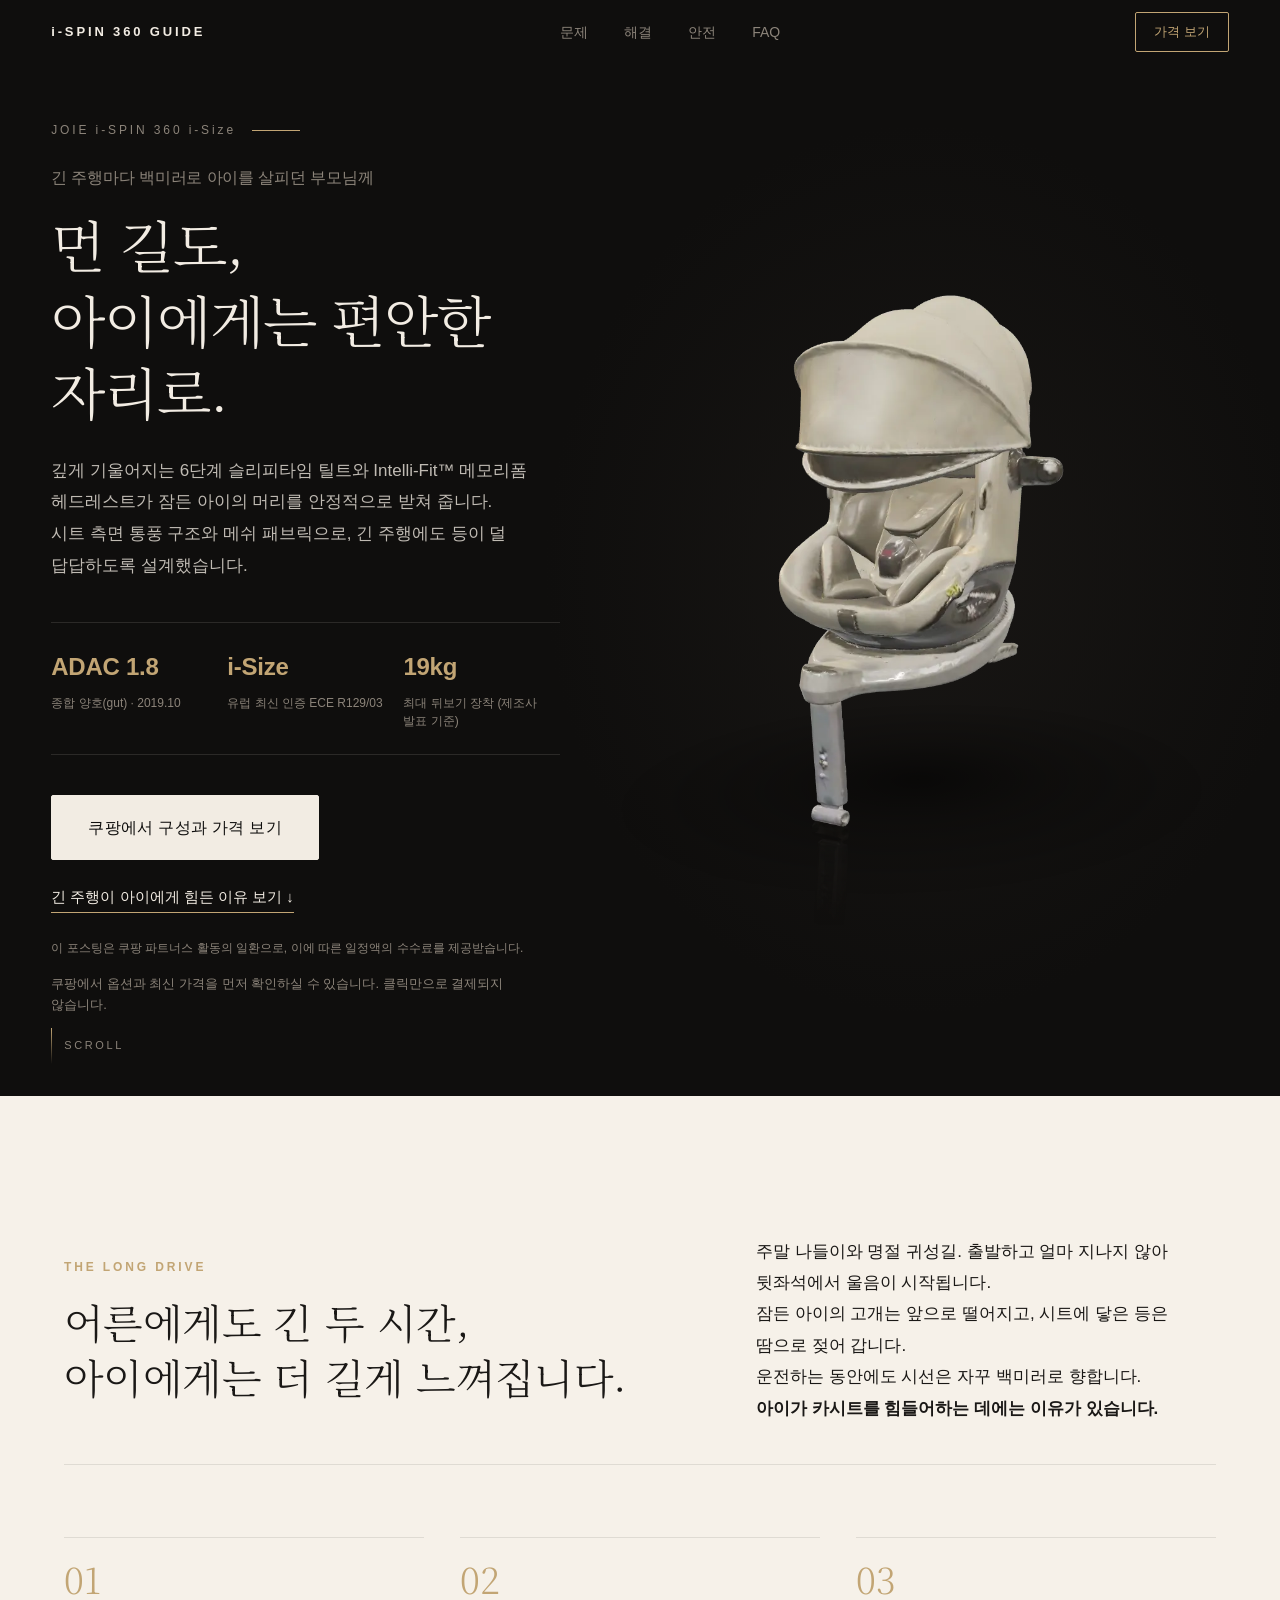
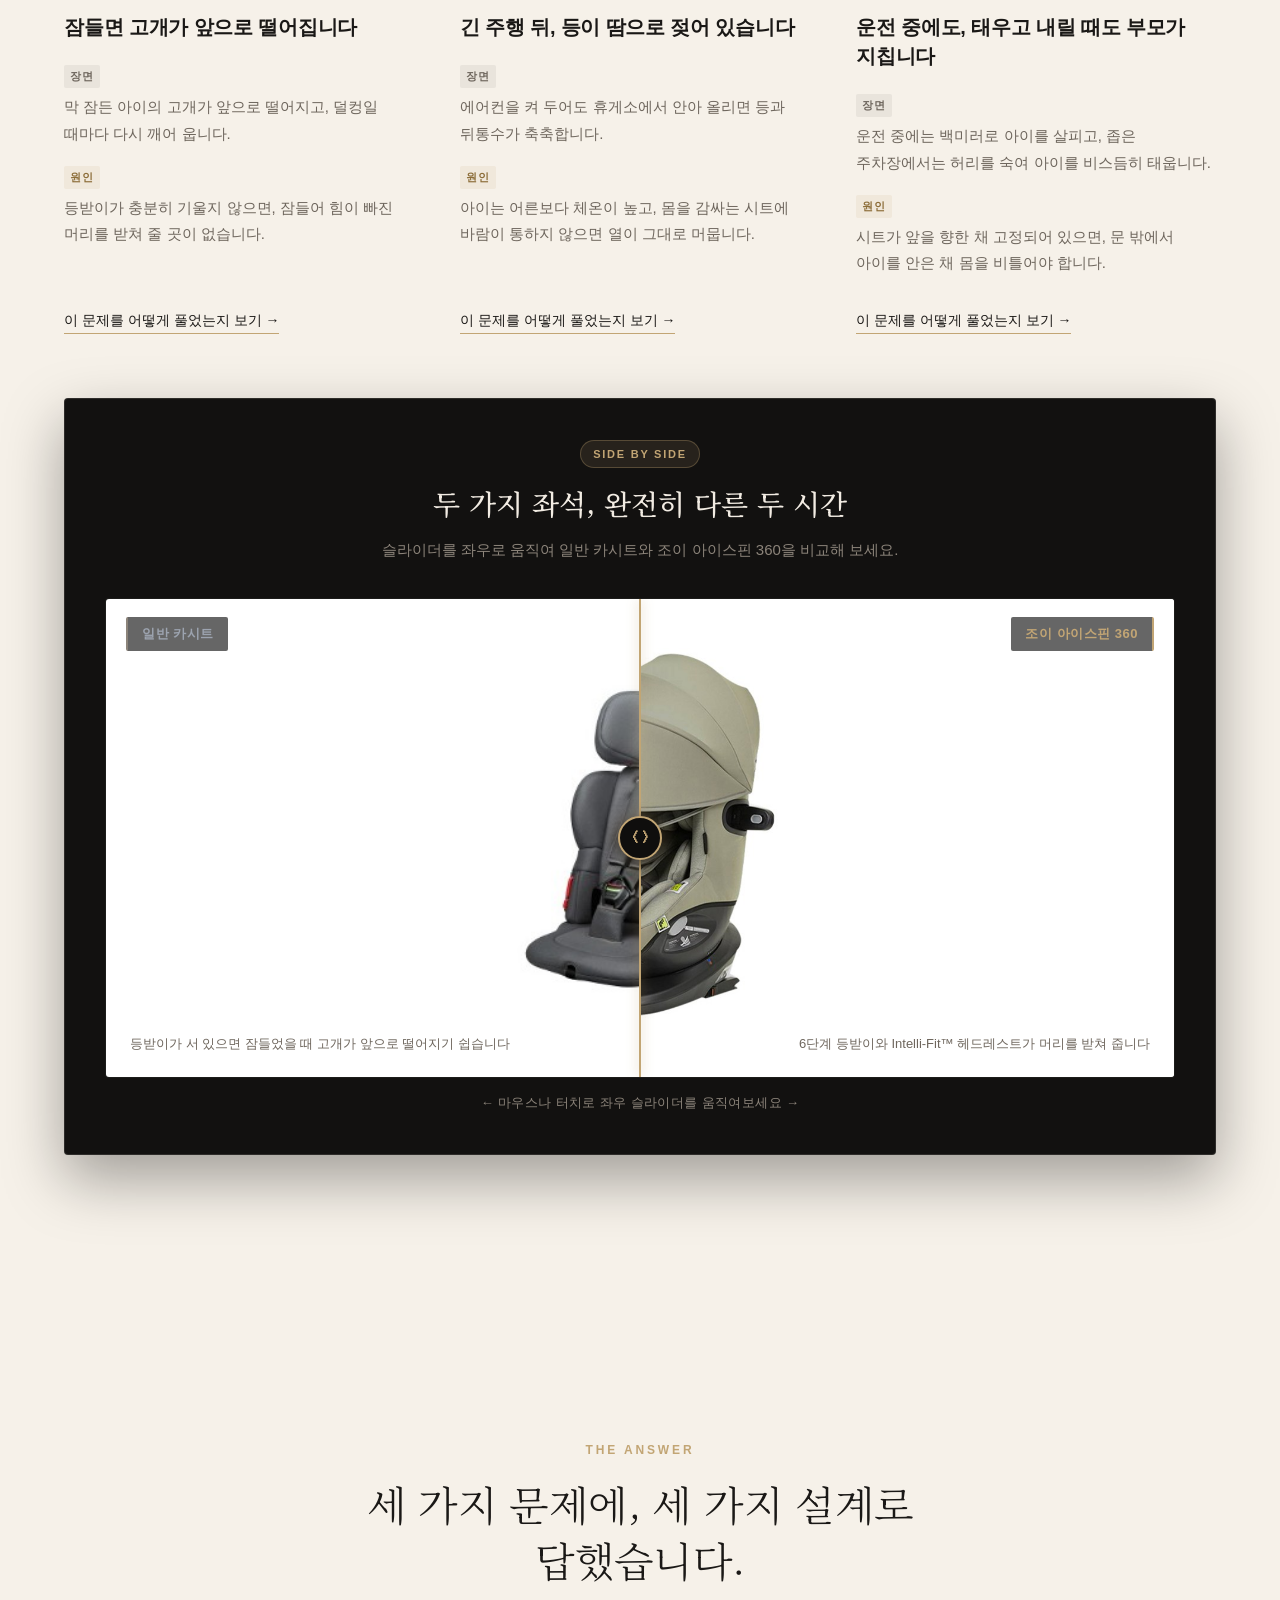
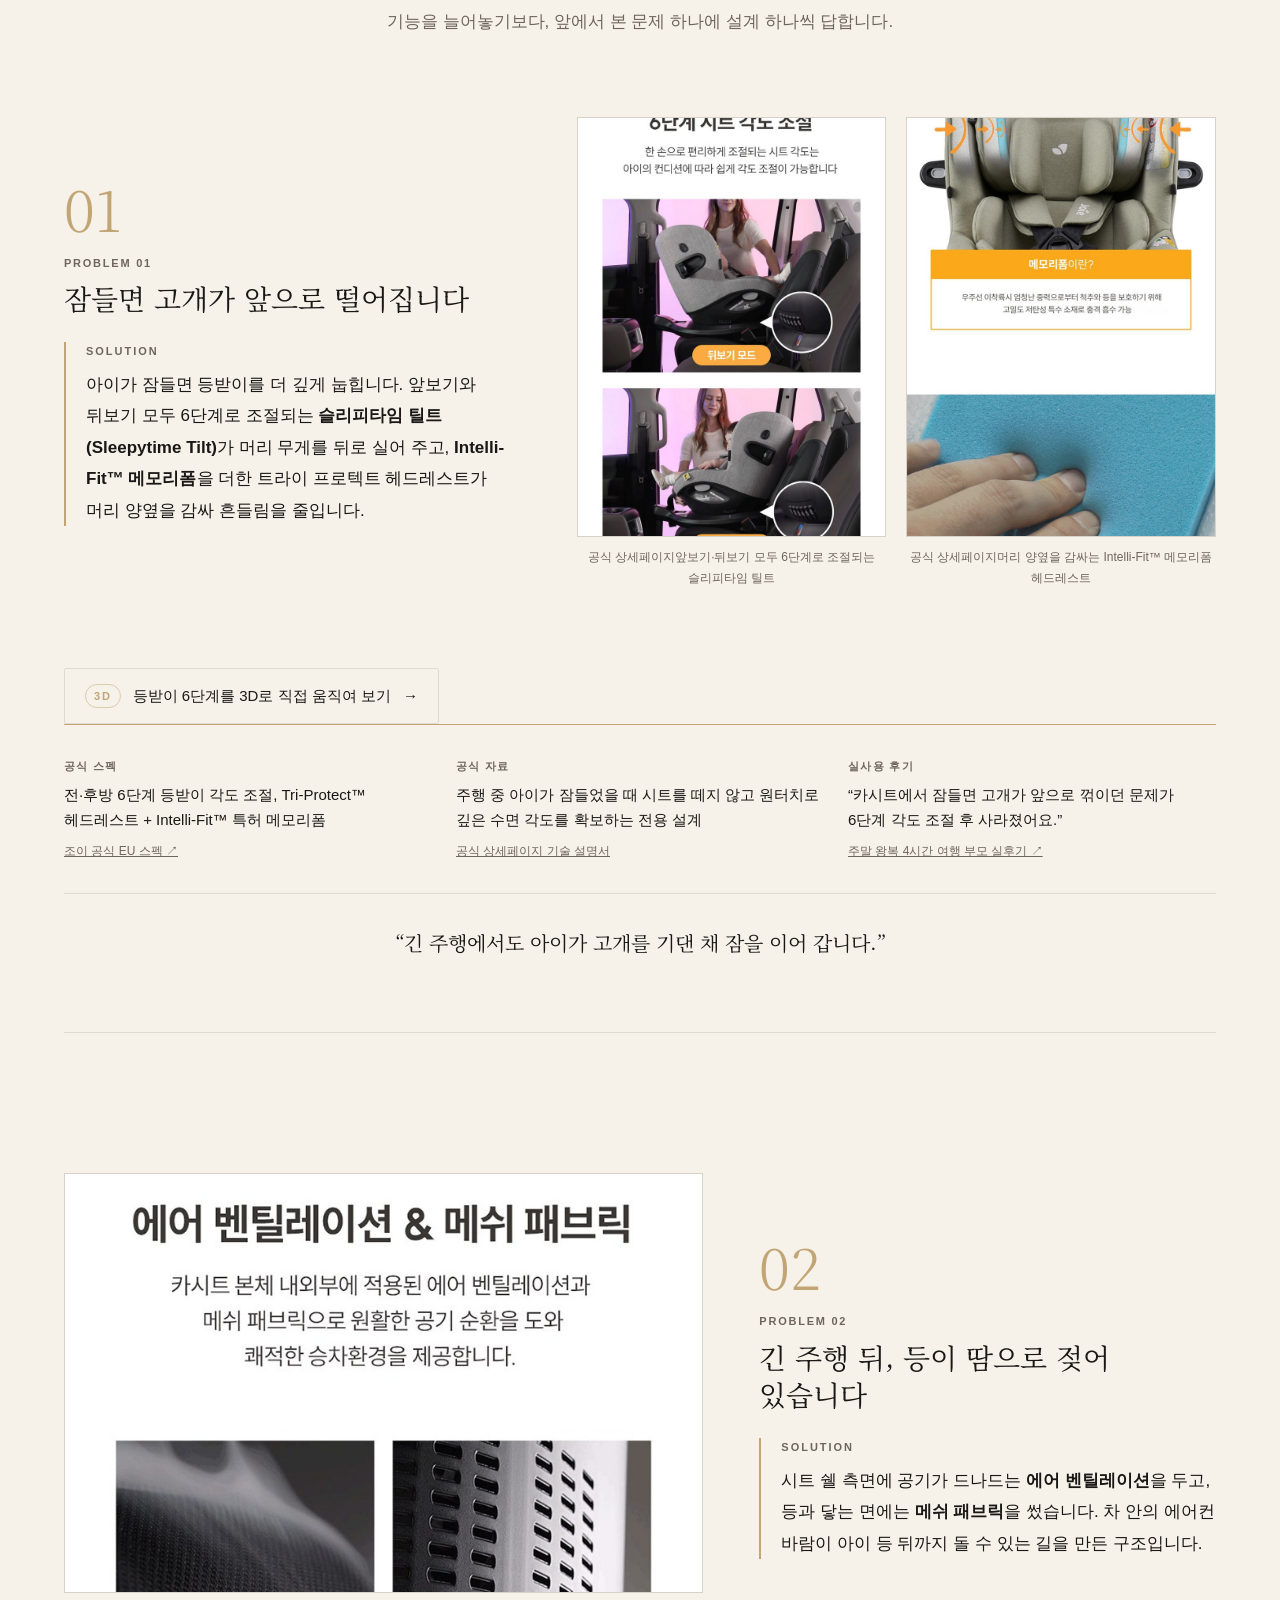
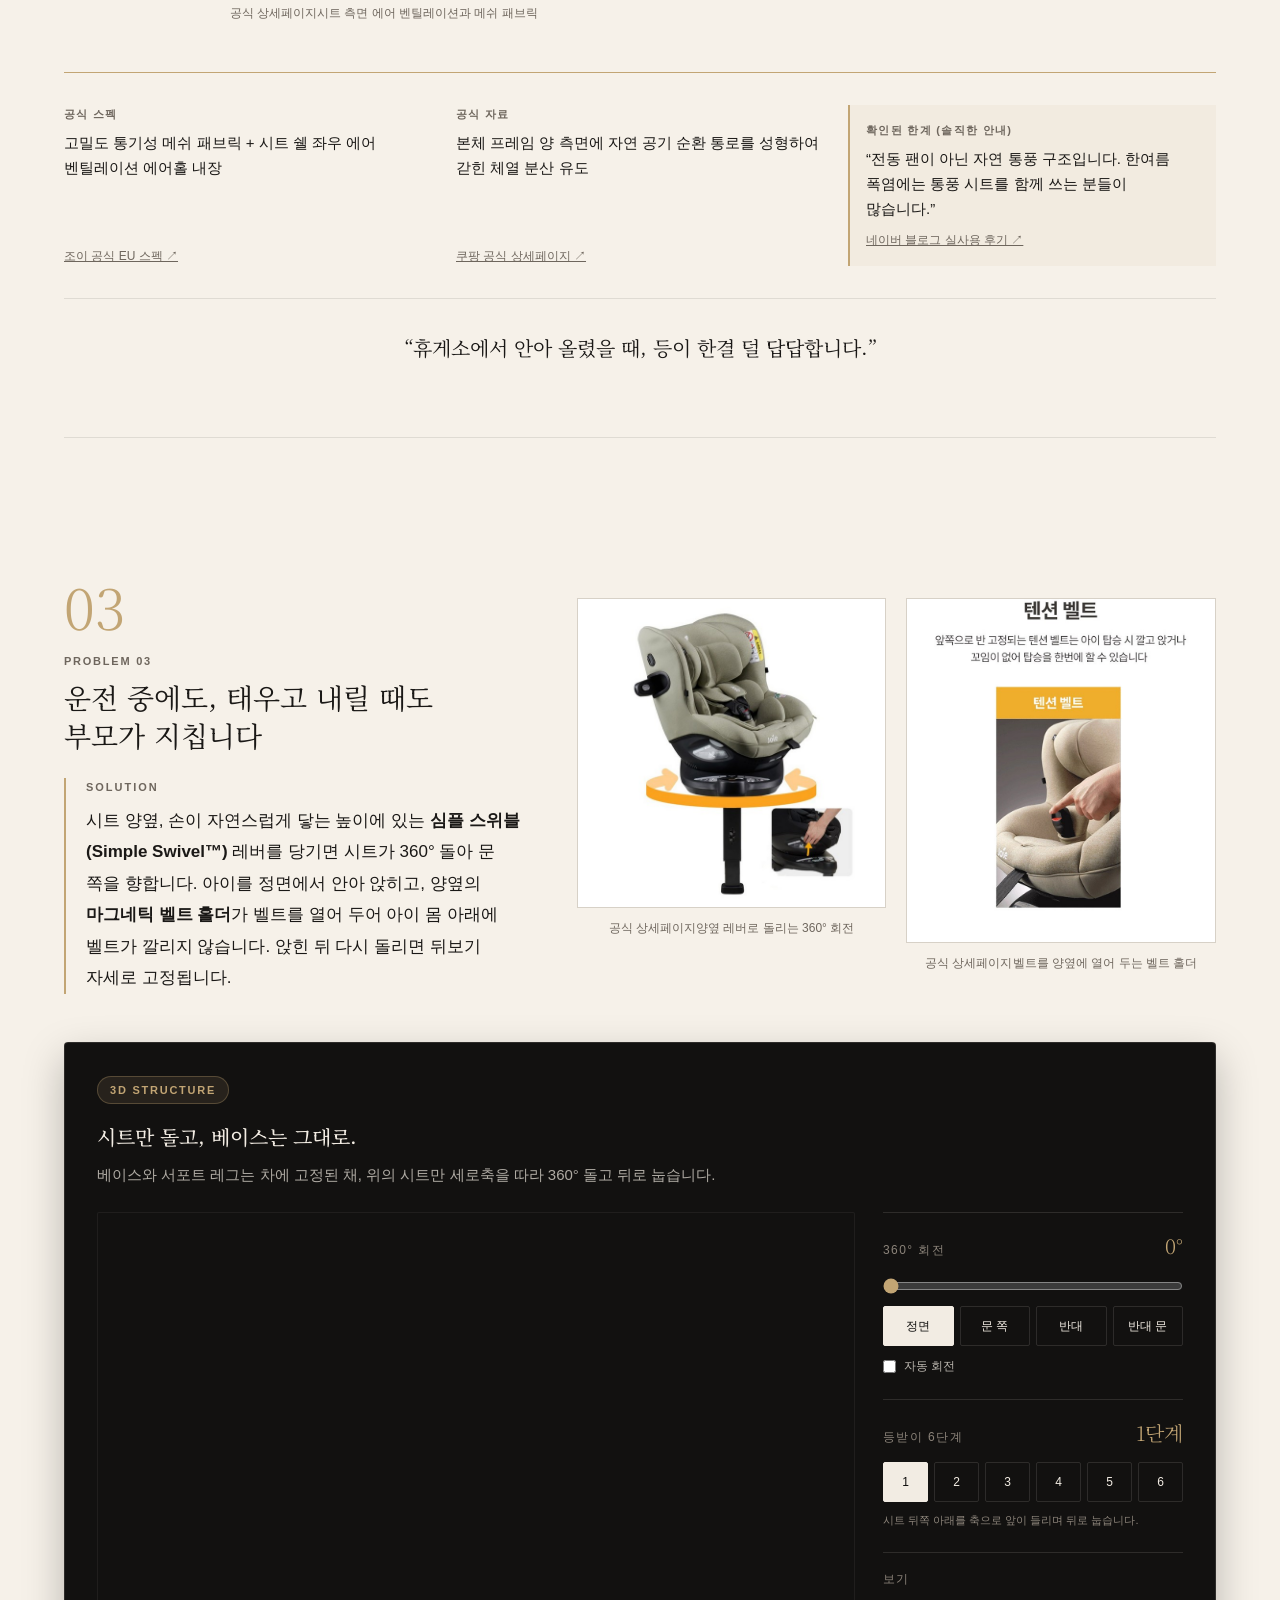
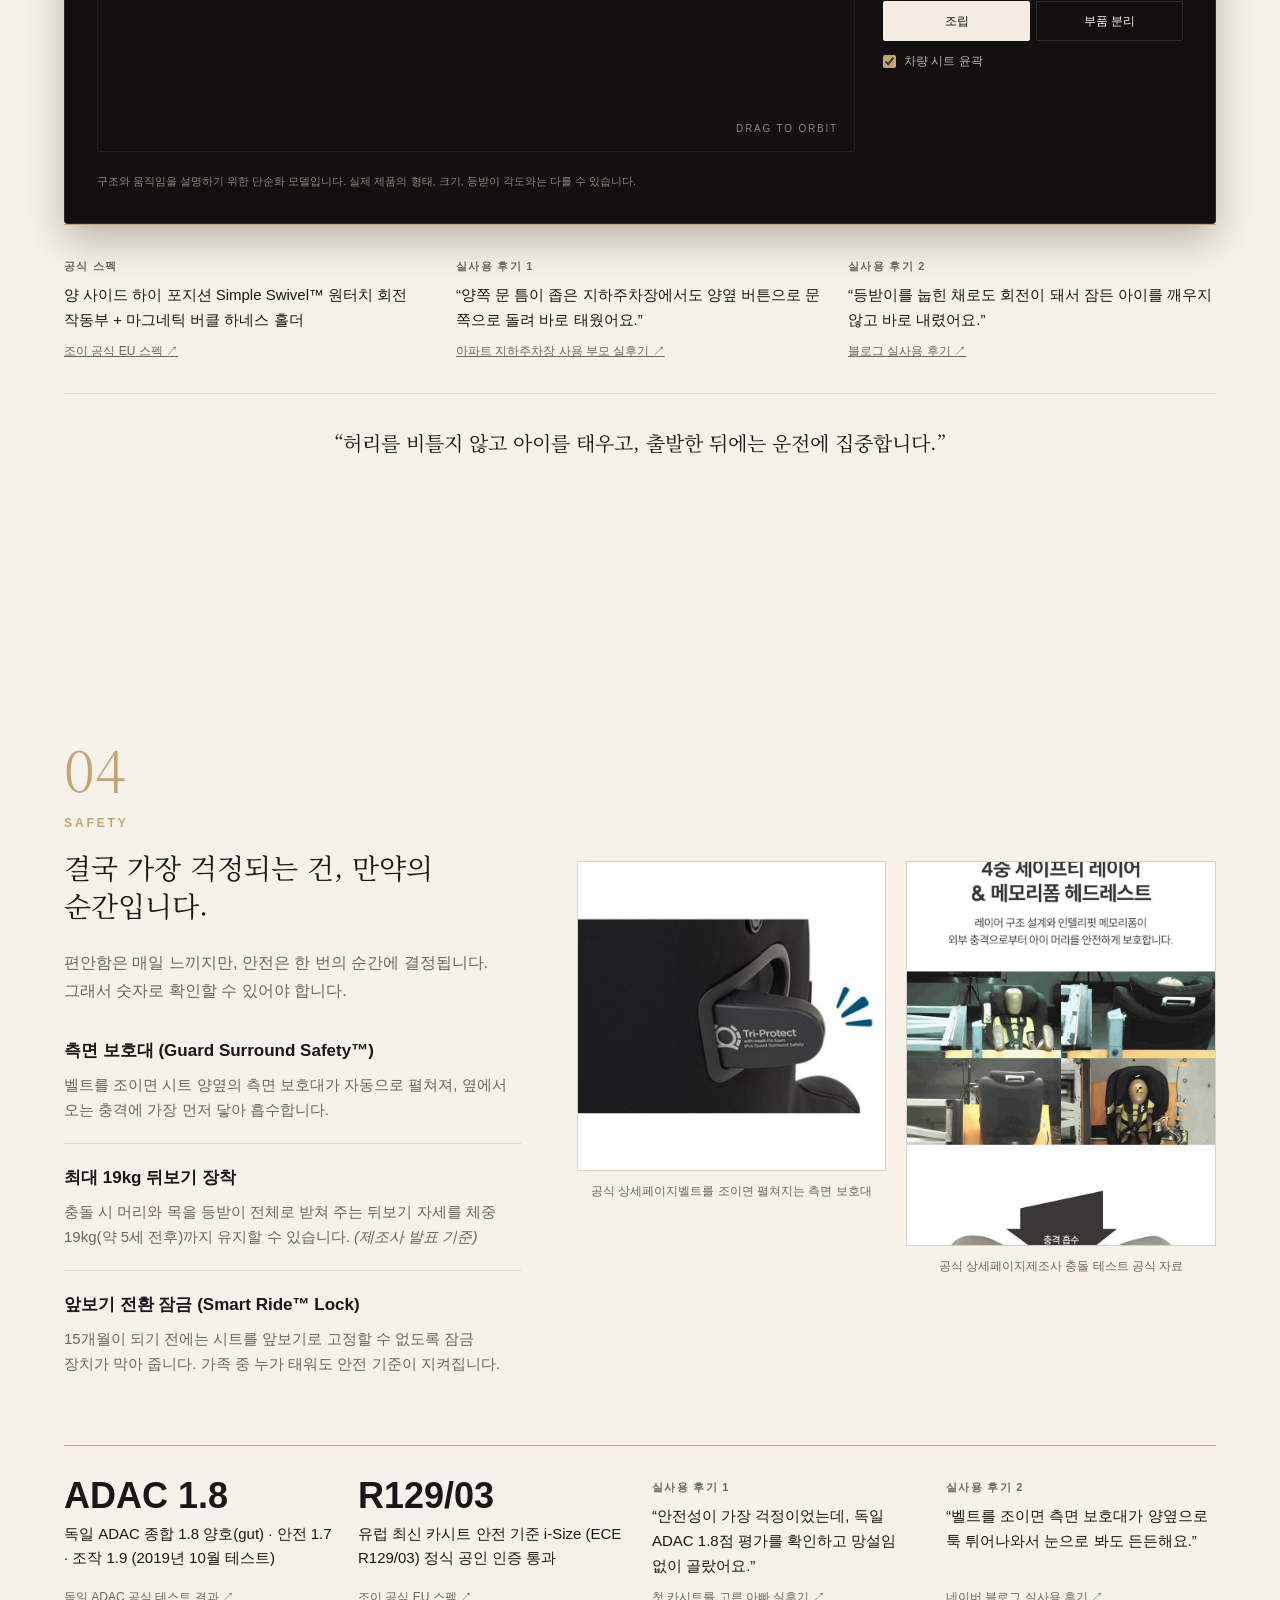
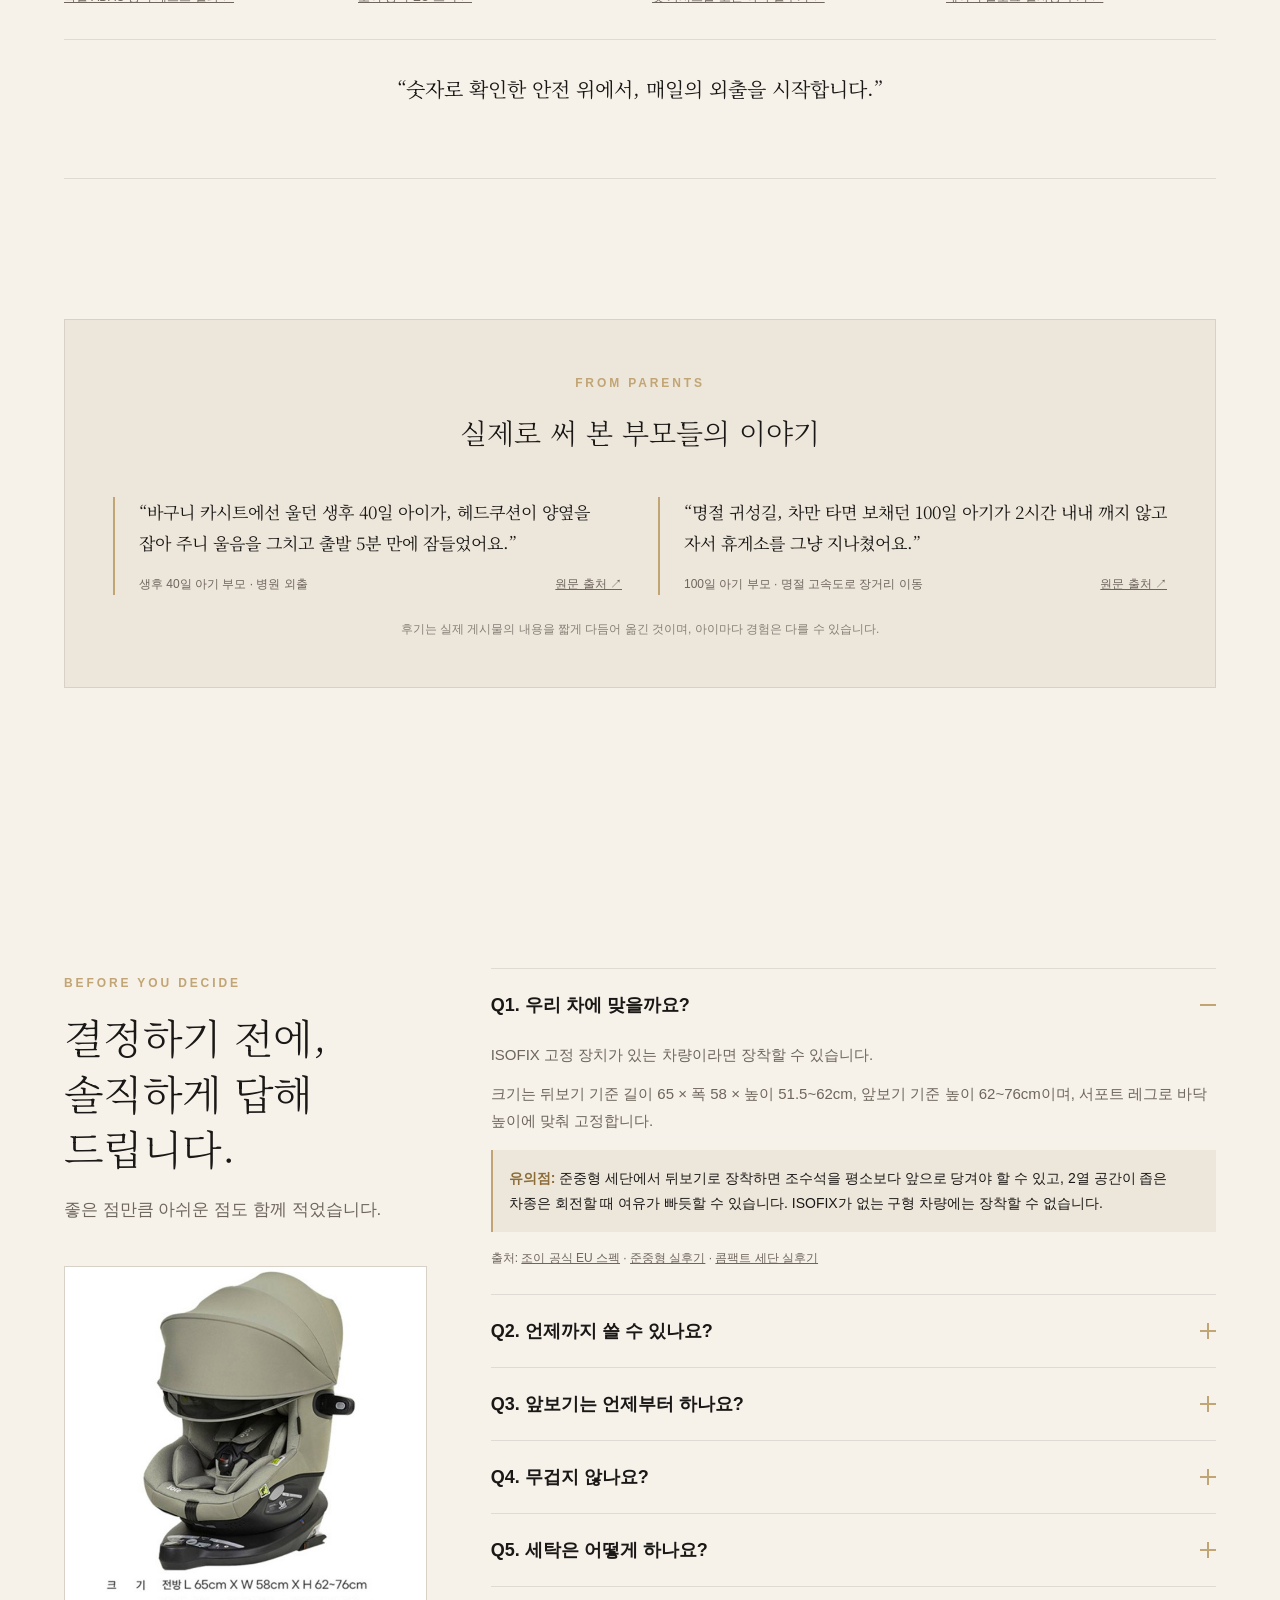
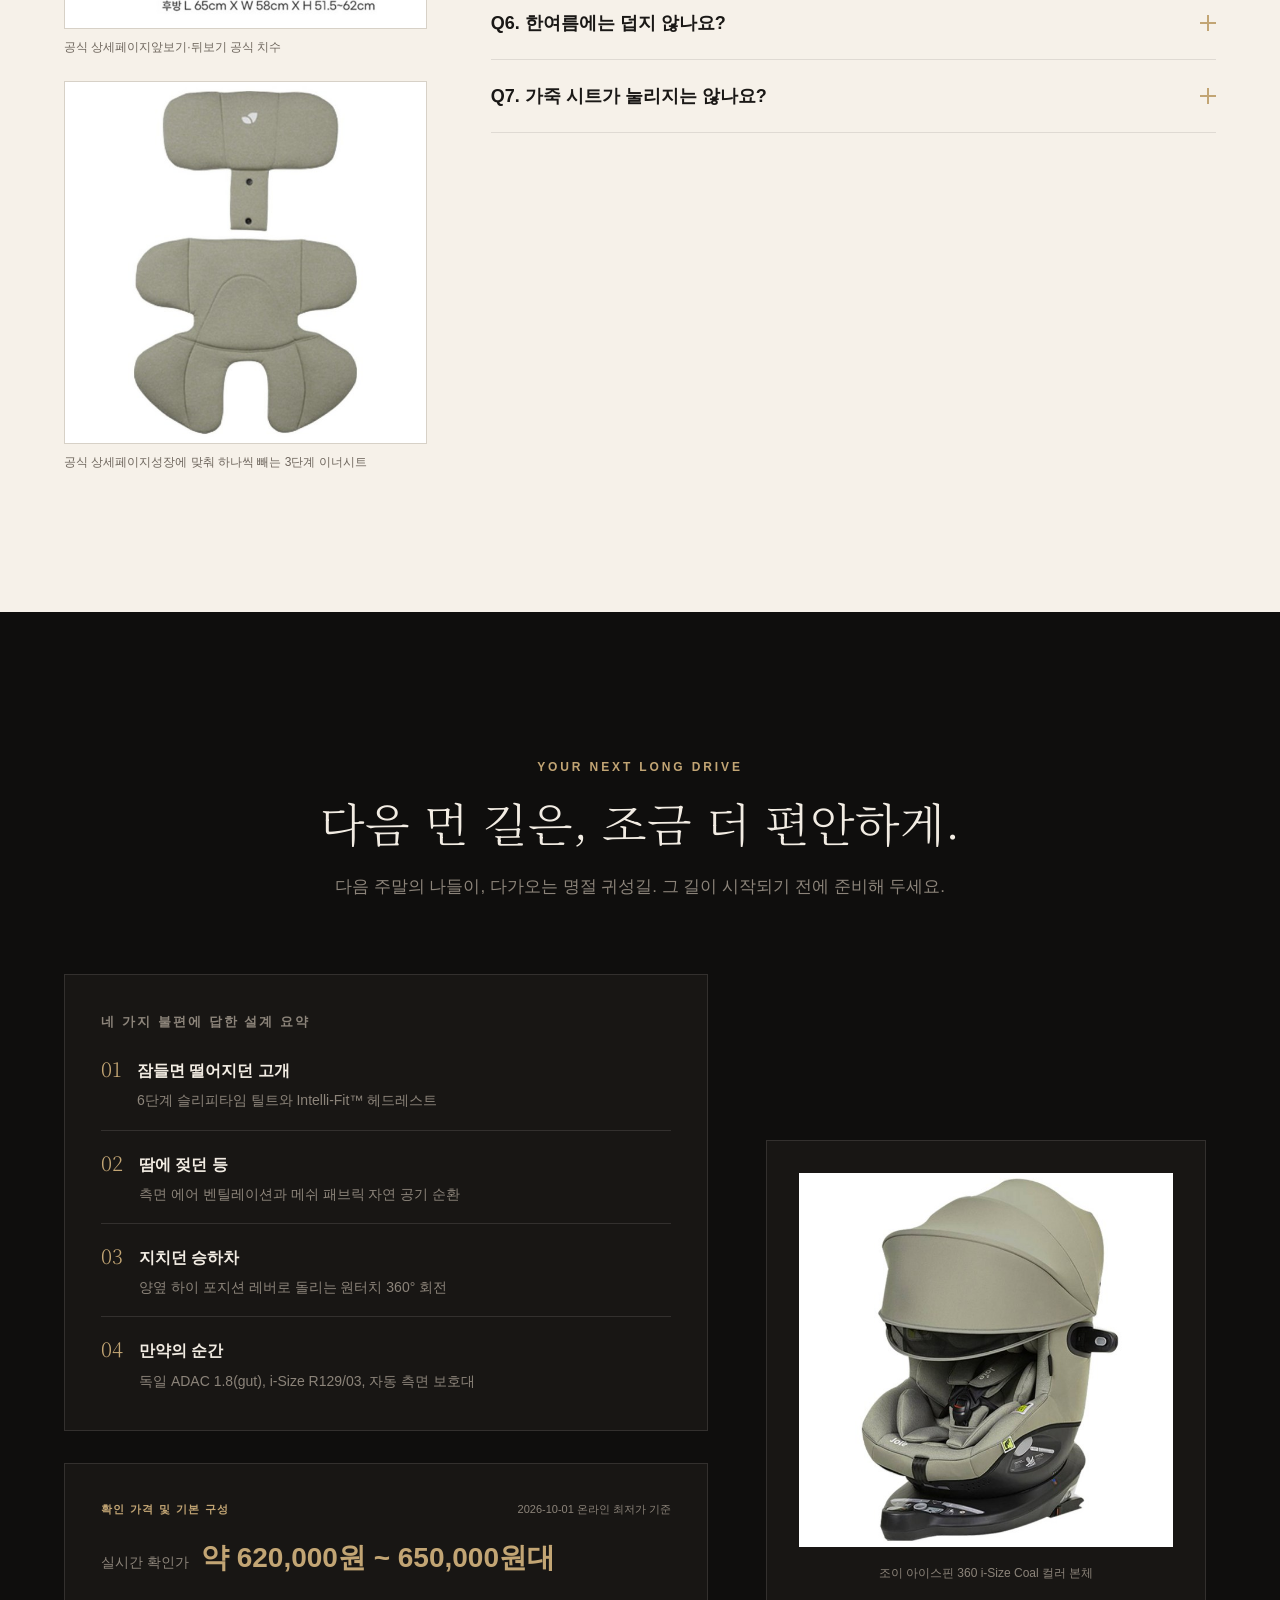
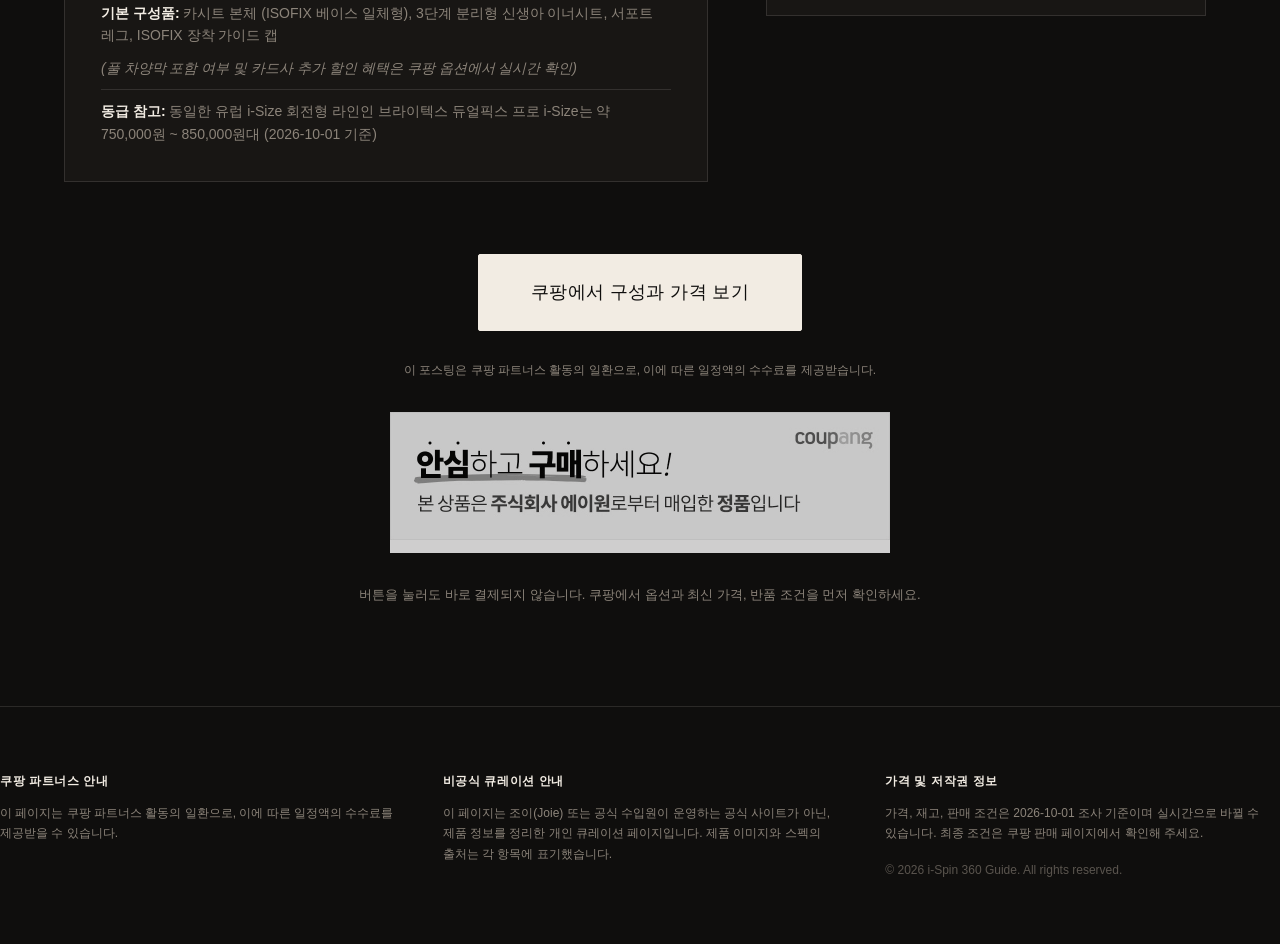
==== commit 315fc496: "Add files via upload" ====
--- a/landing-page/index.html
+++ b/landing-page/index.html
@@ -3,6 +3,15 @@
 <head>
   <meta charset="UTF-8">
   <meta name="viewport" content="width=device-width, initial-scale=1.0">
+
+  <!-- Google tag (gtag.js) — GA4 기본 태그. page_view는 자동 전송 -->
+  <script async src="https://www.googletagmanager.com/gtag/js?id=G-QXQZDLES8D"></script>
+  <script>
+    window.dataLayer = window.dataLayer || [];
+    function gtag(){dataLayer.push(arguments);}
+    gtag('js', new Date());
+    gtag('config', 'G-QXQZDLES8D');
+  </script>
   <title>조이 아이스핀 360 i-Size | 먼 길도, 아이에게는 편안한 자리로</title>
   <meta name="description" content="6단계 슬리피타임 틸트, Intelli-Fit™ 메모리폼 헤드레스트, 360도 회전. ADAC 1.8(gut), i-Size ECE R129/03 인증 회전형 카시트 큐레이션 가이드.">
   <meta property="og:title" content="조이 아이스핀 360 i-Size | 먼 길도, 아이에게는 편안한 자리로">
@@ -24,6 +33,7 @@
 
   <link rel="preload" as="image" href="assets/hero-poster.webp" fetchpriority="high">
   <link rel="stylesheet" href="styles-v2.css?v=20261006b">
+  <link rel="stylesheet" href="styles-v3.css?v=20261006d">
   <script>
     /* 히어로 인트로: 모션 허용 시에만 텍스트를 숨겨 두고, 3D 모듈이 순서대로 엽니다.
        모듈이 2.5초 안에 시작하지 못하면(로드 실패 등) 텍스트를 바로 보여 줍니다. */
@@ -284,9 +294,10 @@
                          data-caption="앞보기·뒤보기 모두 6단계로 조절되는 슬리피타임 틸트"
                          width="780" height="1430" loading="lazy"
                          onerror="this.onerror=null; this.parentElement.classList.add('img-fallback'); this.style.display='none';">
+                    <span class="plate-zoom" aria-hidden="true"></span>
                     <div class="image-fallback-placeholder" aria-hidden="true">이미지 준비 중</div>
                   </div>
-                  <figcaption>앞보기·뒤보기 모두 6단계로 조절되는 슬리피타임 틸트 (클릭 시 확대)</figcaption>
+                  <figcaption><span class="plate-src">공식 상세페이지</span>앞보기·뒤보기 모두 6단계로 조절되는 슬리피타임 틸트</figcaption>
                 </figure>
                 <figure class="evidence-figure">
                   <div class="image-matte-wrap">
@@ -297,9 +308,10 @@
                          data-caption="머리 양옆을 감싸는 Intelli-Fit™ 메모리폼 헤드레스트"
                          width="780" height="2000" loading="lazy"
                          onerror="this.onerror=null; this.parentElement.classList.add('img-fallback'); this.style.display='none';">
+                    <span class="plate-zoom" aria-hidden="true"></span>
                     <div class="image-fallback-placeholder" aria-hidden="true">이미지 준비 중</div>
                   </div>
-                  <figcaption>머리 양옆을 감싸는 Intelli-Fit™ 메모리폼 헤드레스트 (클릭 시 확대)</figcaption>
+                  <figcaption><span class="plate-src">공식 상세페이지</span>머리 양옆을 감싸는 Intelli-Fit™ 메모리폼 헤드레스트</figcaption>
                 </figure>
               </div>
             </div>
@@ -361,32 +373,12 @@
                          data-caption="시트 측면 에어 벤틸레이션과 메쉬 패브릭 디테일"
                          width="780" height="800" loading="lazy"
                          onerror="this.onerror=null; this.parentElement.classList.add('img-fallback'); this.style.display='none';">
+                    <span class="plate-zoom" aria-hidden="true"></span>
                     <div class="image-fallback-placeholder" aria-hidden="true">이미지 준비 중</div>
                   </div>
-                  <figcaption>시트 측면 에어 벤틸레이션과 메쉬 패브릭 (클릭 시 확대)</figcaption>
+                  <figcaption><span class="plate-src">공식 상세페이지</span>시트 측면 에어 벤틸레이션과 메쉬 패브릭</figcaption>
                 </figure>
               </div>
-            </div>
-          </div>
-
-          <!-- [모션 그래픽 2] 에어 벤틸레이션 실시간 공기 순환 스트림 -->
-          <div class="interactive-motion-card airflow-motion-card">
-            <div class="airflow-stream-wrap">
-              <div class="airflow-wind-wave wave-1"></div>
-              <div class="airflow-wind-wave wave-2"></div>
-              <div class="airflow-wind-wave wave-3"></div>
-              <div class="vent-pores-animation" aria-hidden="true">
-                <span class="pore-dot p1"></span>
-                <span class="pore-dot p2"></span>
-                <span class="pore-dot p3"></span>
-                <span class="pore-dot p4"></span>
-                <span class="pore-dot p5"></span>
-              </div>
-            </div>
-            <div class="airflow-text-box">
-              <span class="motion-badge">DYNAMIC AIRFLOW STREAM</span>
-              <strong class="airflow-headline">측면 흡입 &rarr; 후면 배출 자연 순환 공기 흐름</strong>
-              <p class="airflow-desc">차량 에어컨 냉기가 쉘 측면 홀로 유입되어 등판 메쉬 패브릭 사이로 순환하면서, 갇히기 쉬운 아이의 체온과 습기를 실시간으로 배출합니다.</p>
             </div>
           </div>
 
@@ -439,9 +431,10 @@
                          data-caption="양옆 레버로 돌리는 360° 부드러운 회전 다이어그램"
                          width="640" height="640" loading="lazy"
                          onerror="this.onerror=null; this.parentElement.classList.add('img-fallback'); this.style.display='none';">
+                    <span class="plate-zoom" aria-hidden="true"></span>
                     <div class="image-fallback-placeholder" aria-hidden="true">이미지 준비 중</div>
                   </div>
-                  <figcaption>양옆 레버로 돌리는 360° 회전 (클릭 시 확대)</figcaption>
+                  <figcaption><span class="plate-src">공식 상세페이지</span>양옆 레버로 돌리는 360° 회전</figcaption>
                 </figure>
                 <figure class="evidence-figure">
                   <div class="image-matte-wrap">
@@ -452,9 +445,10 @@
                          data-caption="벨트를 양옆에 열어 두는 전용 마그네틱 벨트 홀더"
                          width="780" height="870" loading="lazy"
                          onerror="this.onerror=null; this.parentElement.classList.add('img-fallback'); this.style.display='none';">
+                    <span class="plate-zoom" aria-hidden="true"></span>
                     <div class="image-fallback-placeholder" aria-hidden="true">이미지 준비 중</div>
                   </div>
-                  <figcaption>벨트를 양옆에 열어 두는 벨트 홀더 (클릭 시 확대)</figcaption>
+                  <figcaption><span class="plate-src">공식 상세페이지</span>벨트를 양옆에 열어 두는 벨트 홀더</figcaption>
                 </figure>
               </div>
             </div>
@@ -577,9 +571,10 @@
                          data-caption="벨트를 조이면 자동으로 펼쳐지는 측면 충격 보호대"
                          width="640" height="640" loading="lazy"
                          onerror="this.onerror=null; this.parentElement.classList.add('img-fallback'); this.style.display='none';">
+                    <span class="plate-zoom" aria-hidden="true"></span>
                     <div class="image-fallback-placeholder" aria-hidden="true">이미지 준비 중</div>
                   </div>
-                  <figcaption>벨트를 조이면 펼쳐지는 측면 보호대 (클릭 시 확대)</figcaption>
+                  <figcaption><span class="plate-src">공식 상세페이지</span>벨트를 조이면 펼쳐지는 측면 보호대</figcaption>
                 </figure>
                 <figure class="evidence-figure">
                   <div class="image-matte-wrap">
@@ -590,9 +585,10 @@
                          data-caption="제조사 공인 충돌 테스트 더미 안전 보호 시뮬레이션 자료"
                          width="780" height="970" loading="lazy"
                          onerror="this.onerror=null; this.parentElement.classList.add('img-fallback'); this.style.display='none';">
+                    <span class="plate-zoom" aria-hidden="true"></span>
                     <div class="image-fallback-placeholder" aria-hidden="true">이미지 준비 중</div>
                   </div>
-                  <figcaption>제조사 충돌 테스트 공식 자료 (클릭 시 확대)</figcaption>
+                  <figcaption><span class="plate-src">공식 상세페이지</span>제조사 충돌 테스트 공식 자료</figcaption>
                 </figure>
               </div>
             </div>
@@ -677,9 +673,10 @@
                        data-caption="조이 아이스핀 360 공식 장착 규격 및 치수도"
                        width="640" height="640" loading="lazy"
                        onerror="this.onerror=null; this.parentElement.classList.add('img-fallback'); this.style.display='none';">
+                    <span class="plate-zoom" aria-hidden="true"></span>
                   <div class="image-fallback-placeholder" aria-hidden="true">이미지 준비 중</div>
                 </div>
-                <figcaption>앞보기·뒤보기 공식 치수 (클릭 시 확대)</figcaption>
+                <figcaption><span class="plate-src">공식 상세페이지</span>앞보기·뒤보기 공식 치수</figcaption>
               </figure>
 
               <figure class="faq-figure">
@@ -691,9 +688,10 @@
                        data-caption="성장에 맞춰 하나씩 빼는 3단계 분리형 신생아 이너시트"
                        width="640" height="640" loading="lazy"
                        onerror="this.onerror=null; this.parentElement.classList.add('img-fallback'); this.style.display='none';">
+                    <span class="plate-zoom" aria-hidden="true"></span>
                   <div class="image-fallback-placeholder" aria-hidden="true">이미지 준비 중</div>
                 </div>
-                <figcaption>성장에 맞춰 하나씩 빼는 3단계 이너시트</figcaption>
+                <figcaption><span class="plate-src">공식 상세페이지</span>성장에 맞춰 하나씩 빼는 3단계 이너시트</figcaption>
               </figure>
             </div>
           </div>
@@ -810,7 +808,7 @@
                            data-caption="시트 커버 공식 분해 및 울 코스 세탁 안내"
                            width="780" height="870" loading="lazy"
                            onerror="this.onerror=null; this.parentElement.classList.add('img-fallback'); this.style.display='none';">
-                      <span class="thumb-hint">공식 세탁 안내 컷 (클릭 시 확대)</span>
+                      <span class="thumb-hint">공식 세탁 안내</span>
                     </div>
                     <div class="faq-caveat">
                       <strong>유의점:</strong> 어깨 패드와 하부 시트를 처음 분리할 때는 걸쇠가 뻑뻑하게 느껴질 수 있어, 공식 분해 영상을 먼저 보시길 권합니다.
@@ -1057,6 +1055,17 @@
   </div>
 
   <script src="script-v2.js?v=20261006b"></script>
+  <script>
+    /* 확대 이미지: 키보드 포커스 + Enter/Space로 열기 */
+    document.querySelectorAll('[data-lightbox]').forEach(function (img) {
+      img.setAttribute('tabindex', '0');
+      img.setAttribute('role', 'button');
+      img.setAttribute('aria-label', (img.getAttribute('data-caption') || img.alt) + ' 크게 보기');
+      img.addEventListener('keydown', function (e) {
+        if (e.key === 'Enter' || e.key === ' ') { e.preventDefault(); img.click(); }
+      });
+    });
+  </script>
   <script type="module" src="hero-3d.js"></script>
   <!-- 3D: loaded only when the 3D viewer is near the viewport -->
   <script type="module">
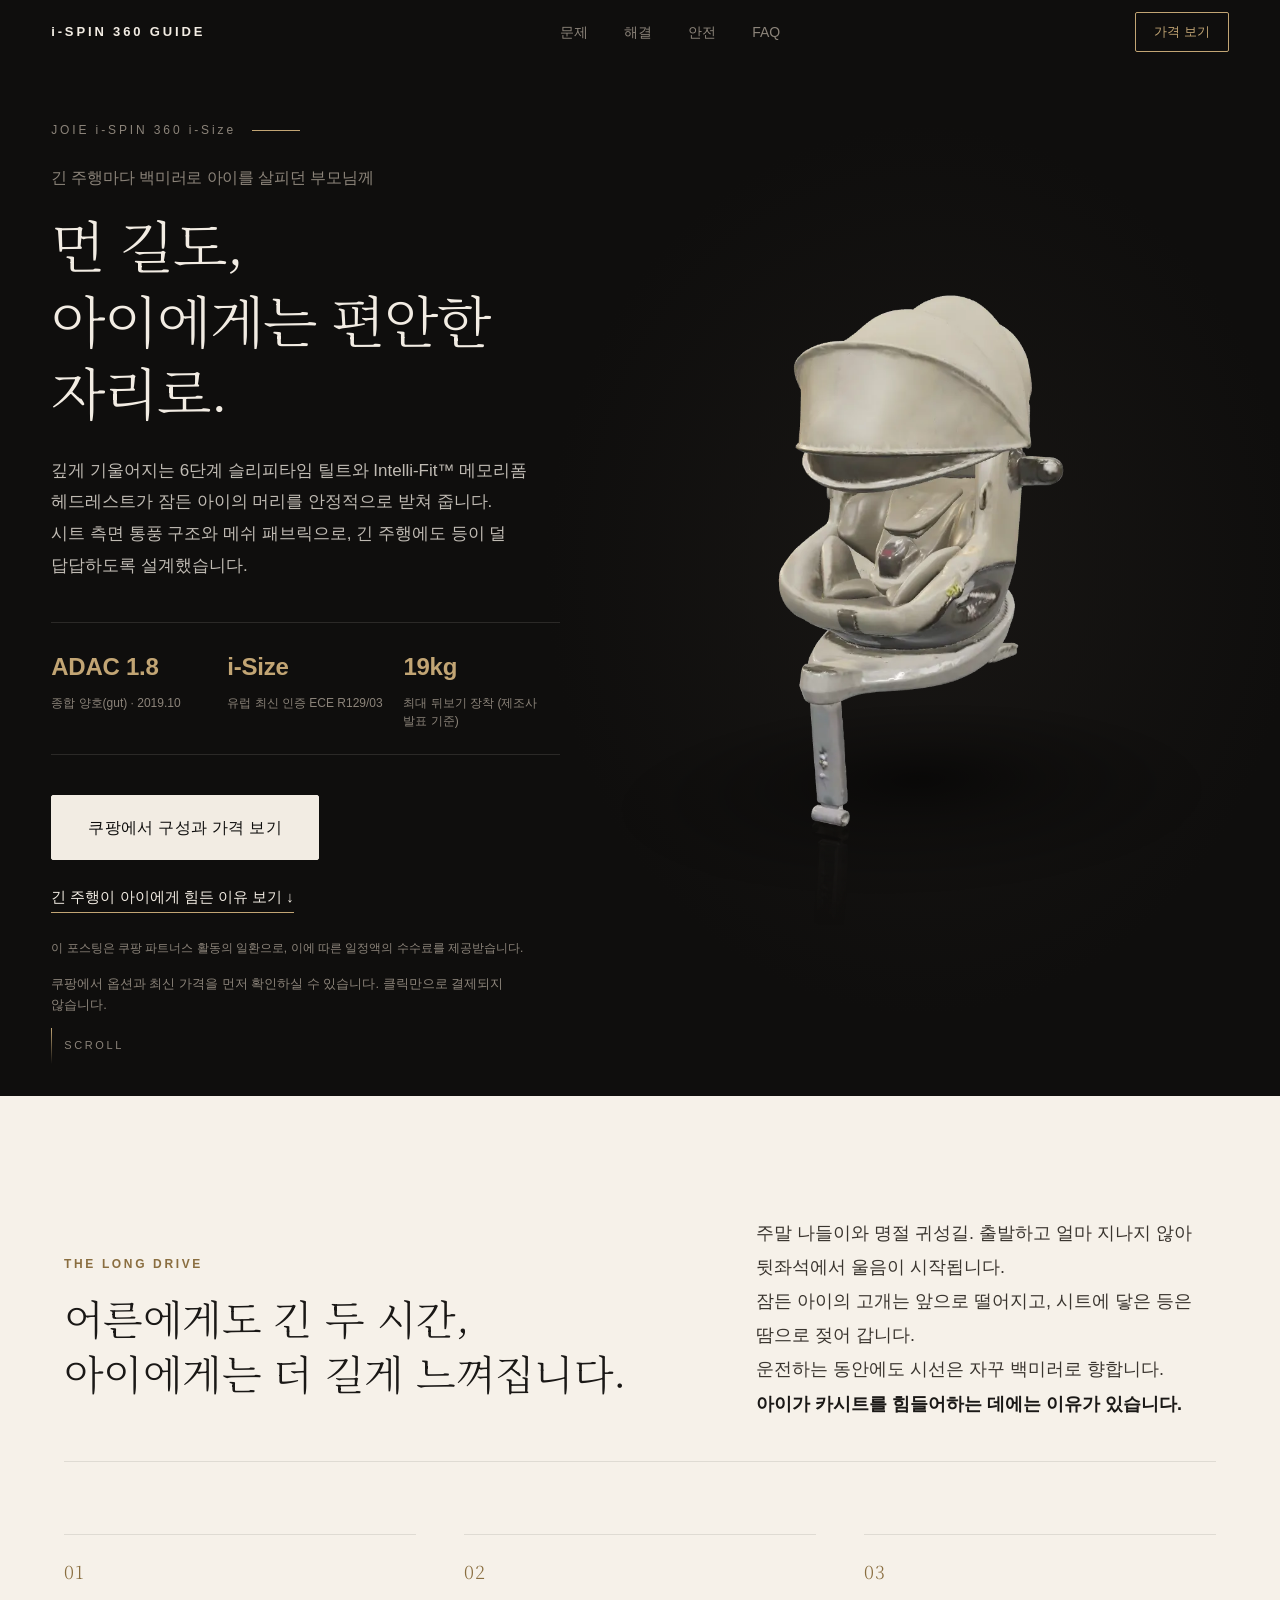
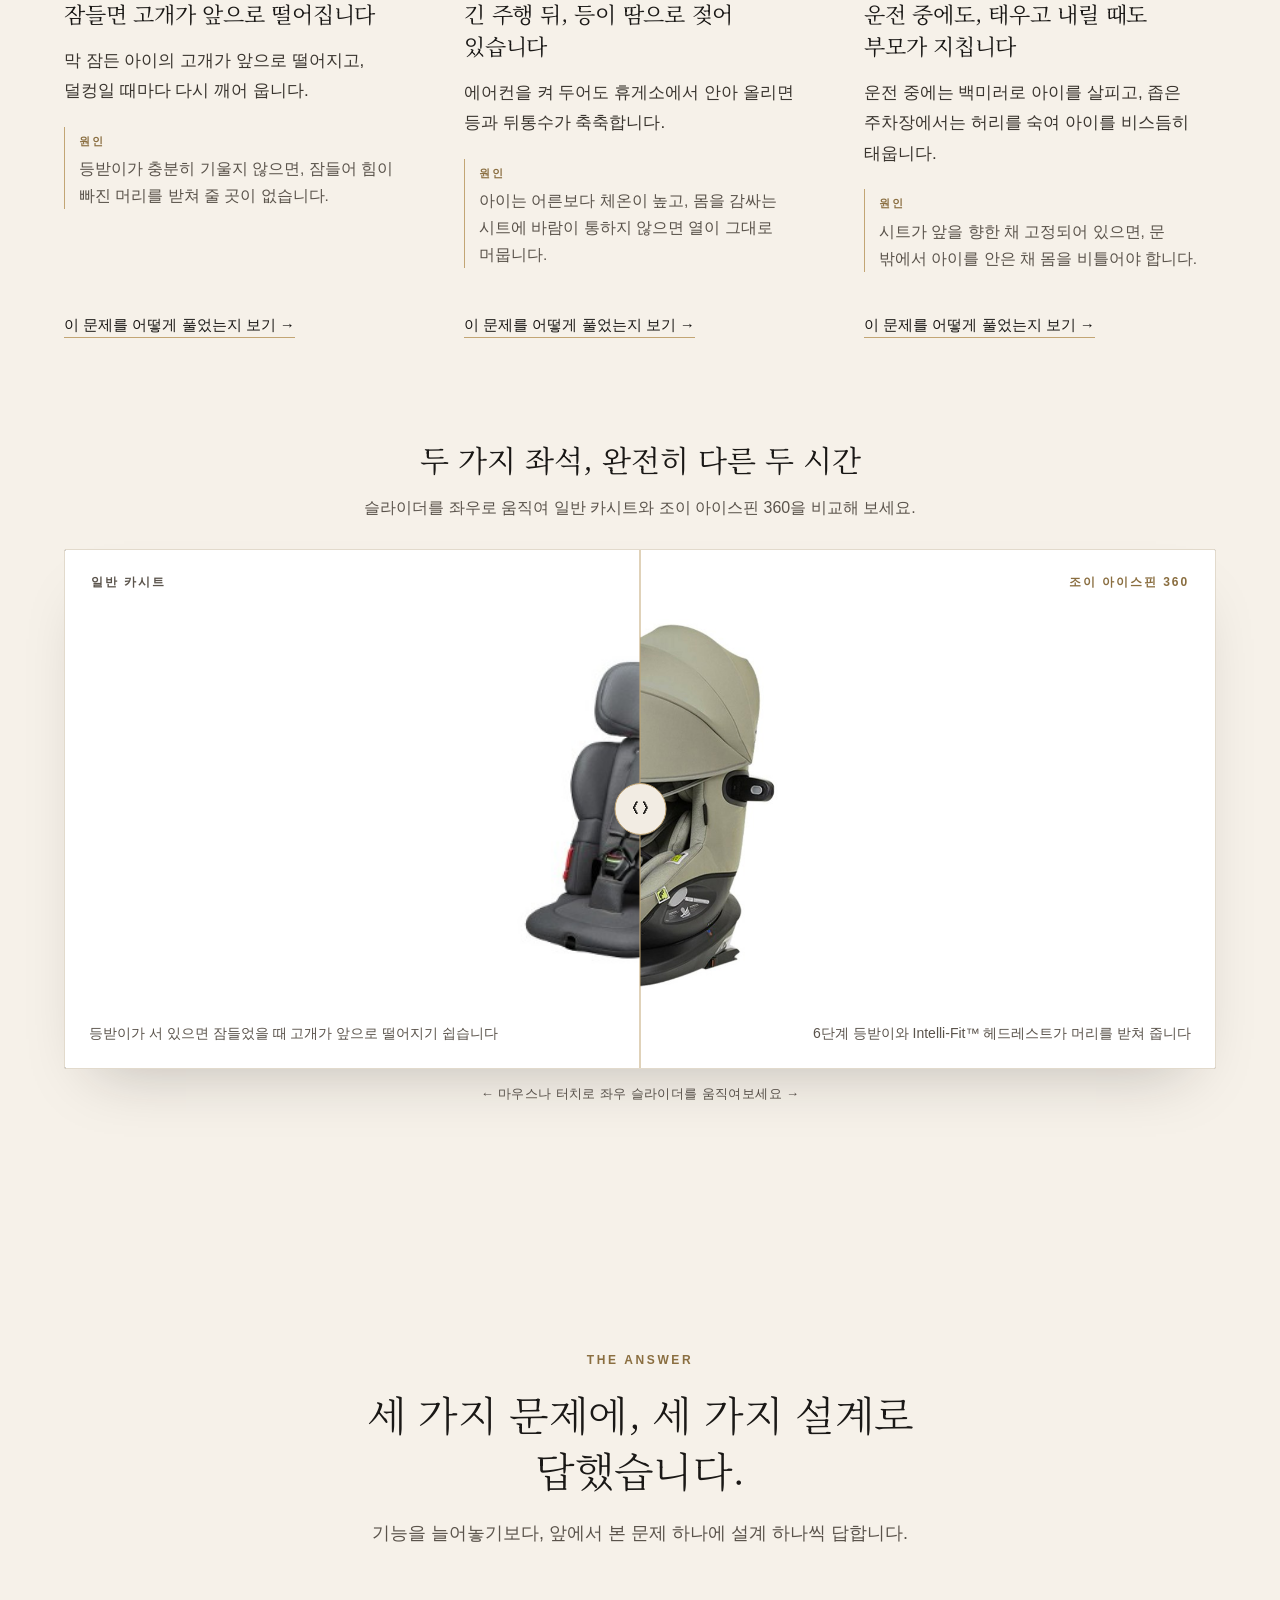
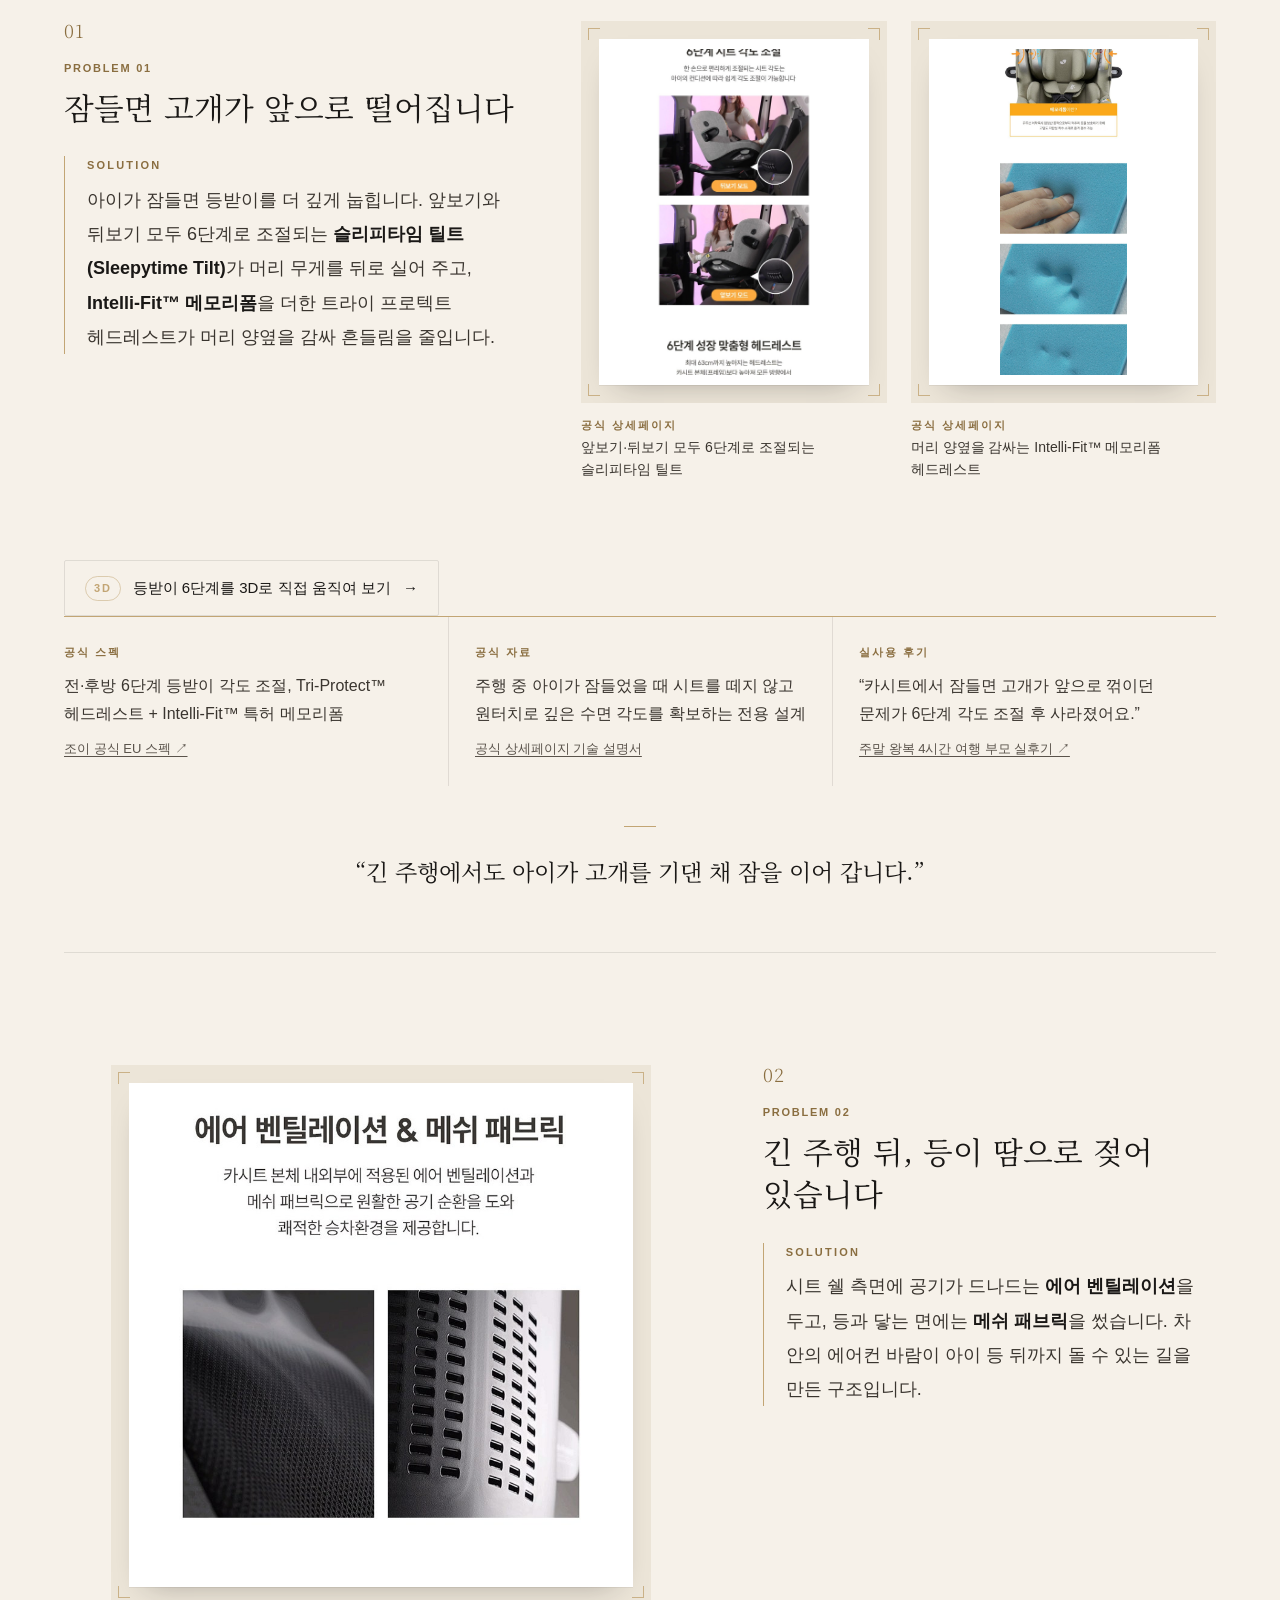
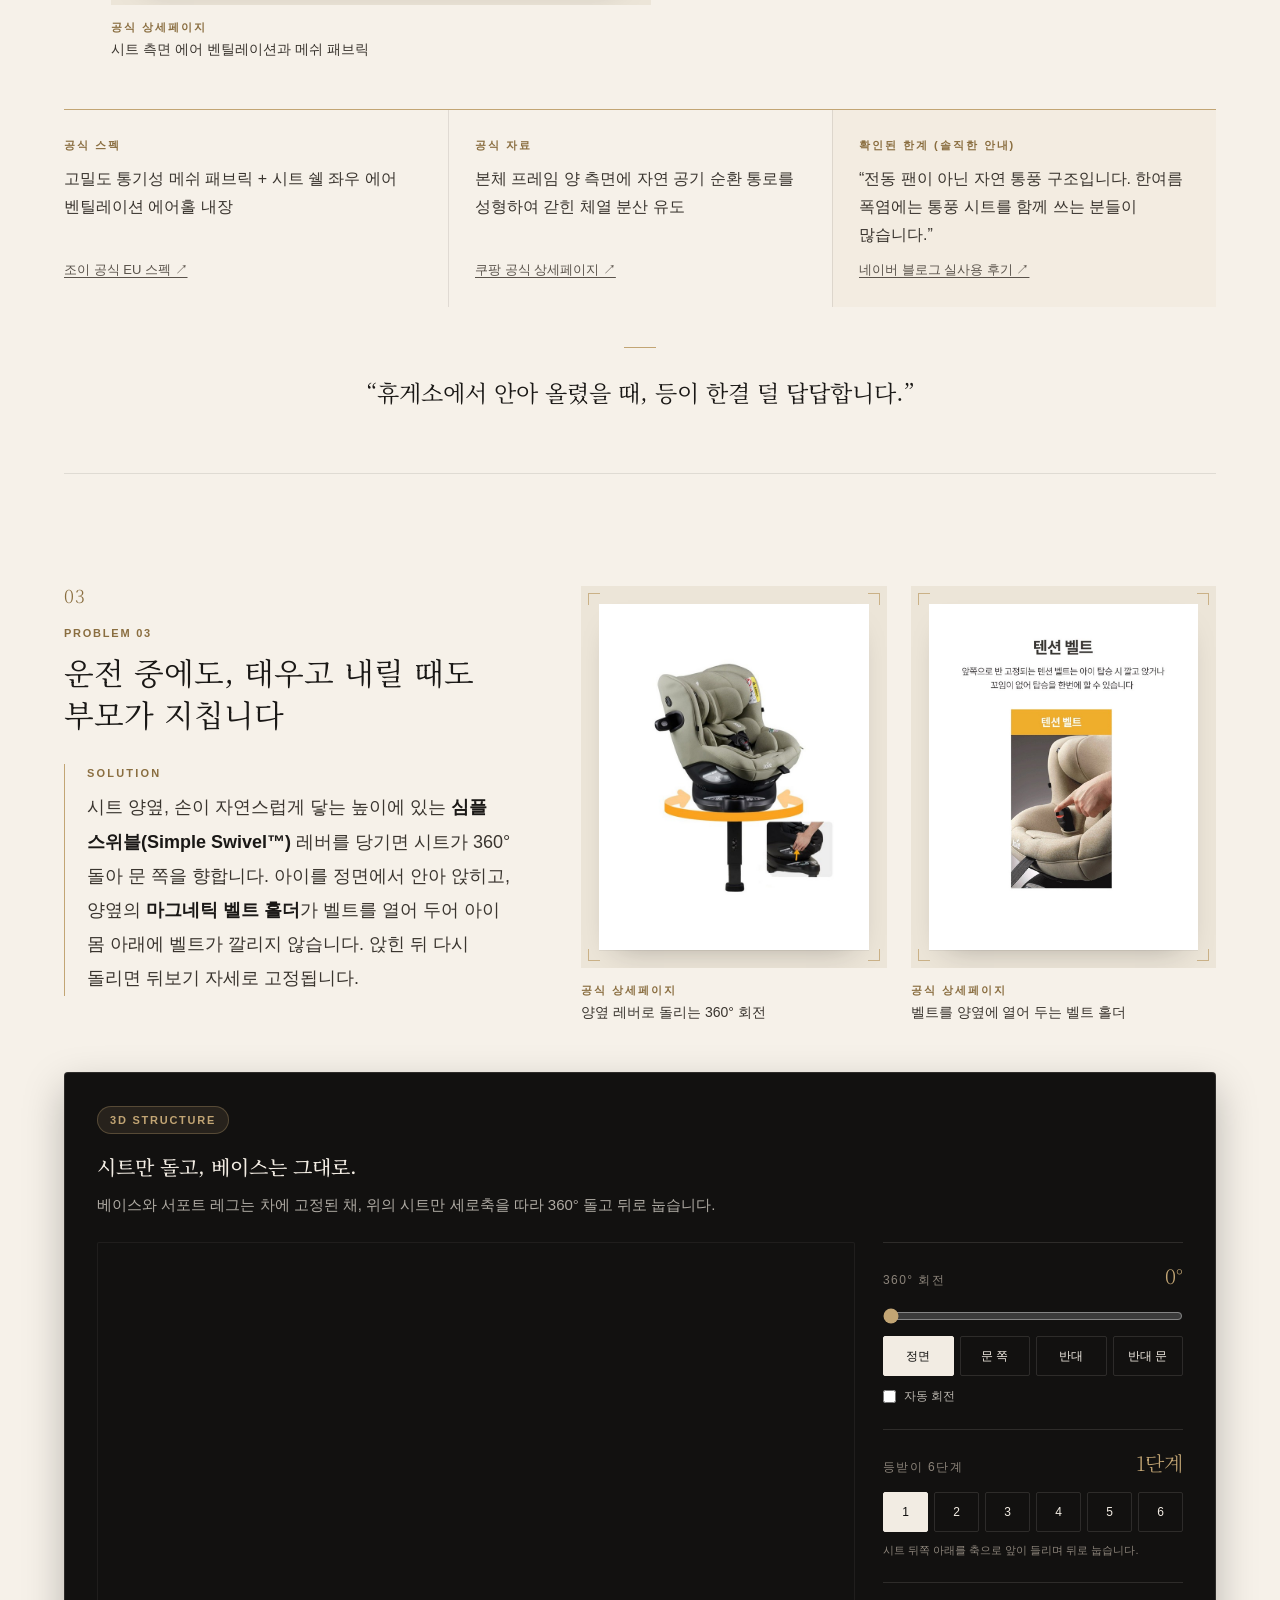
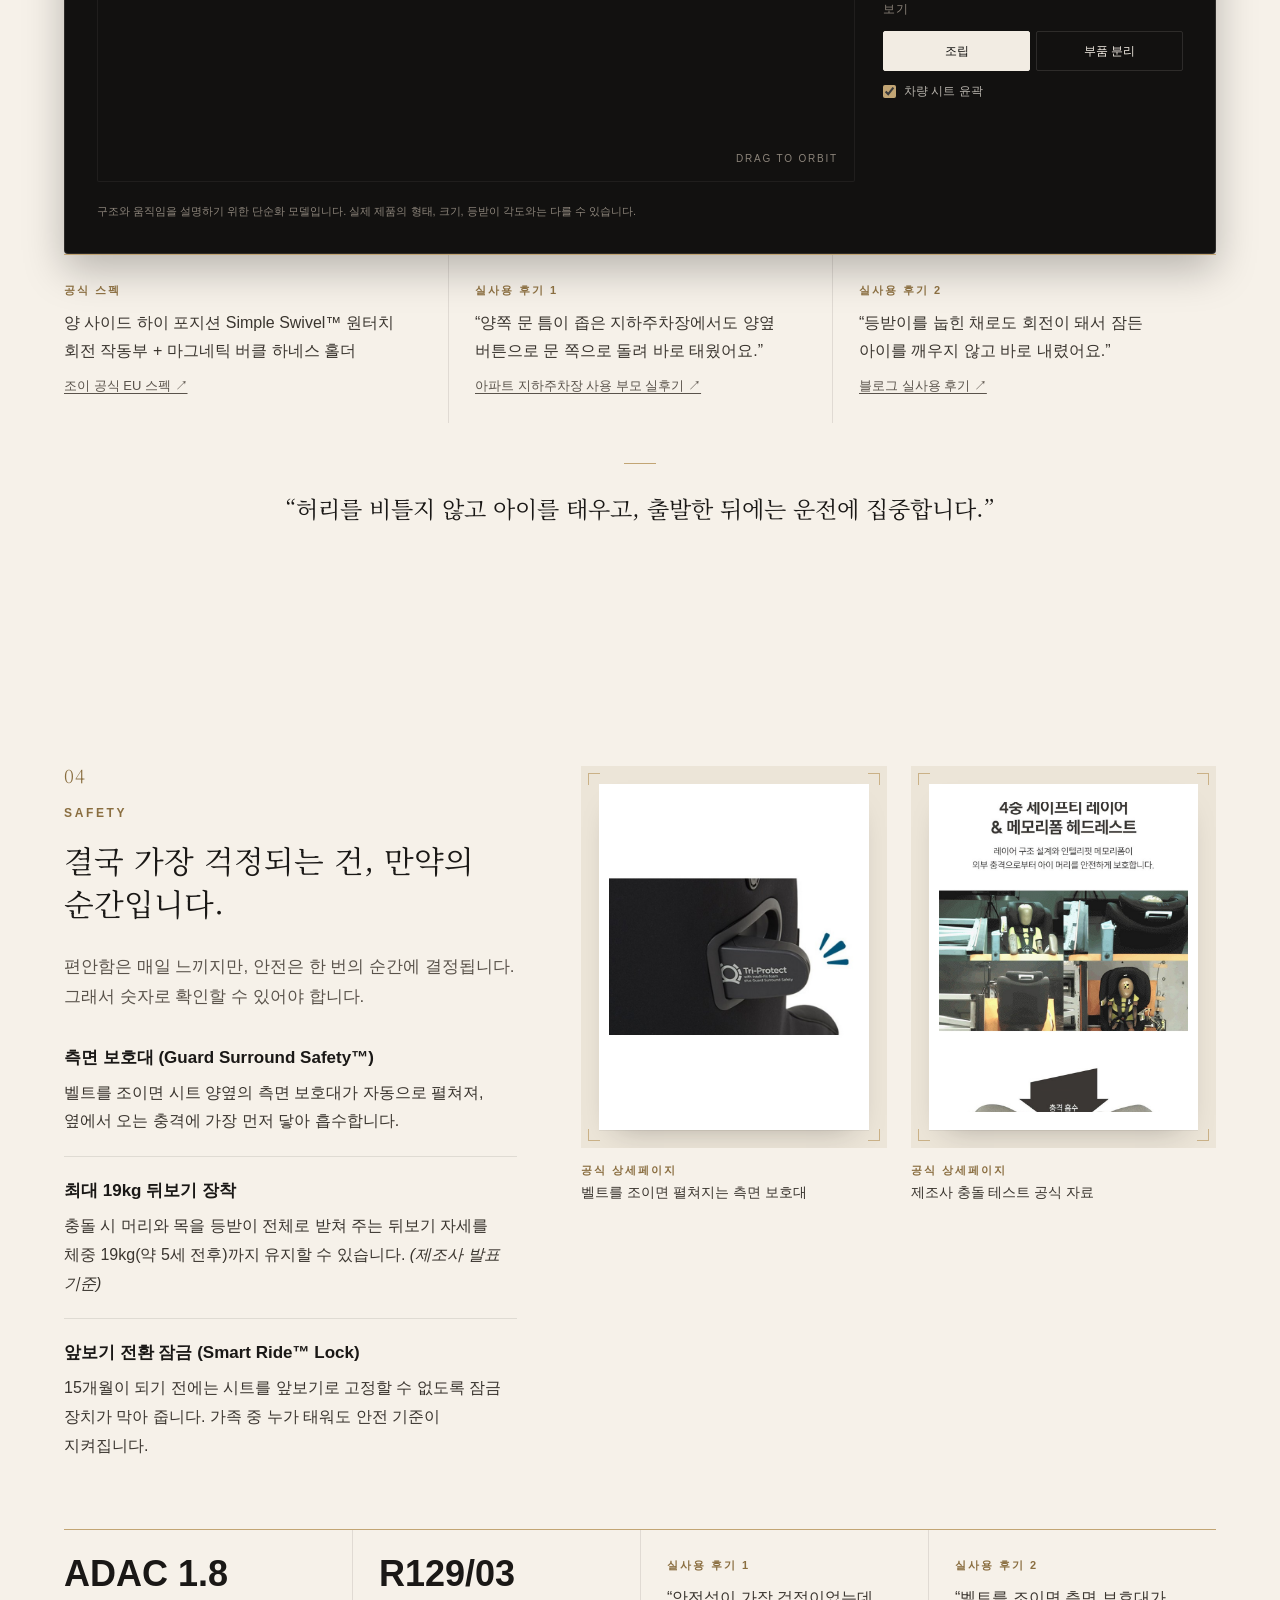
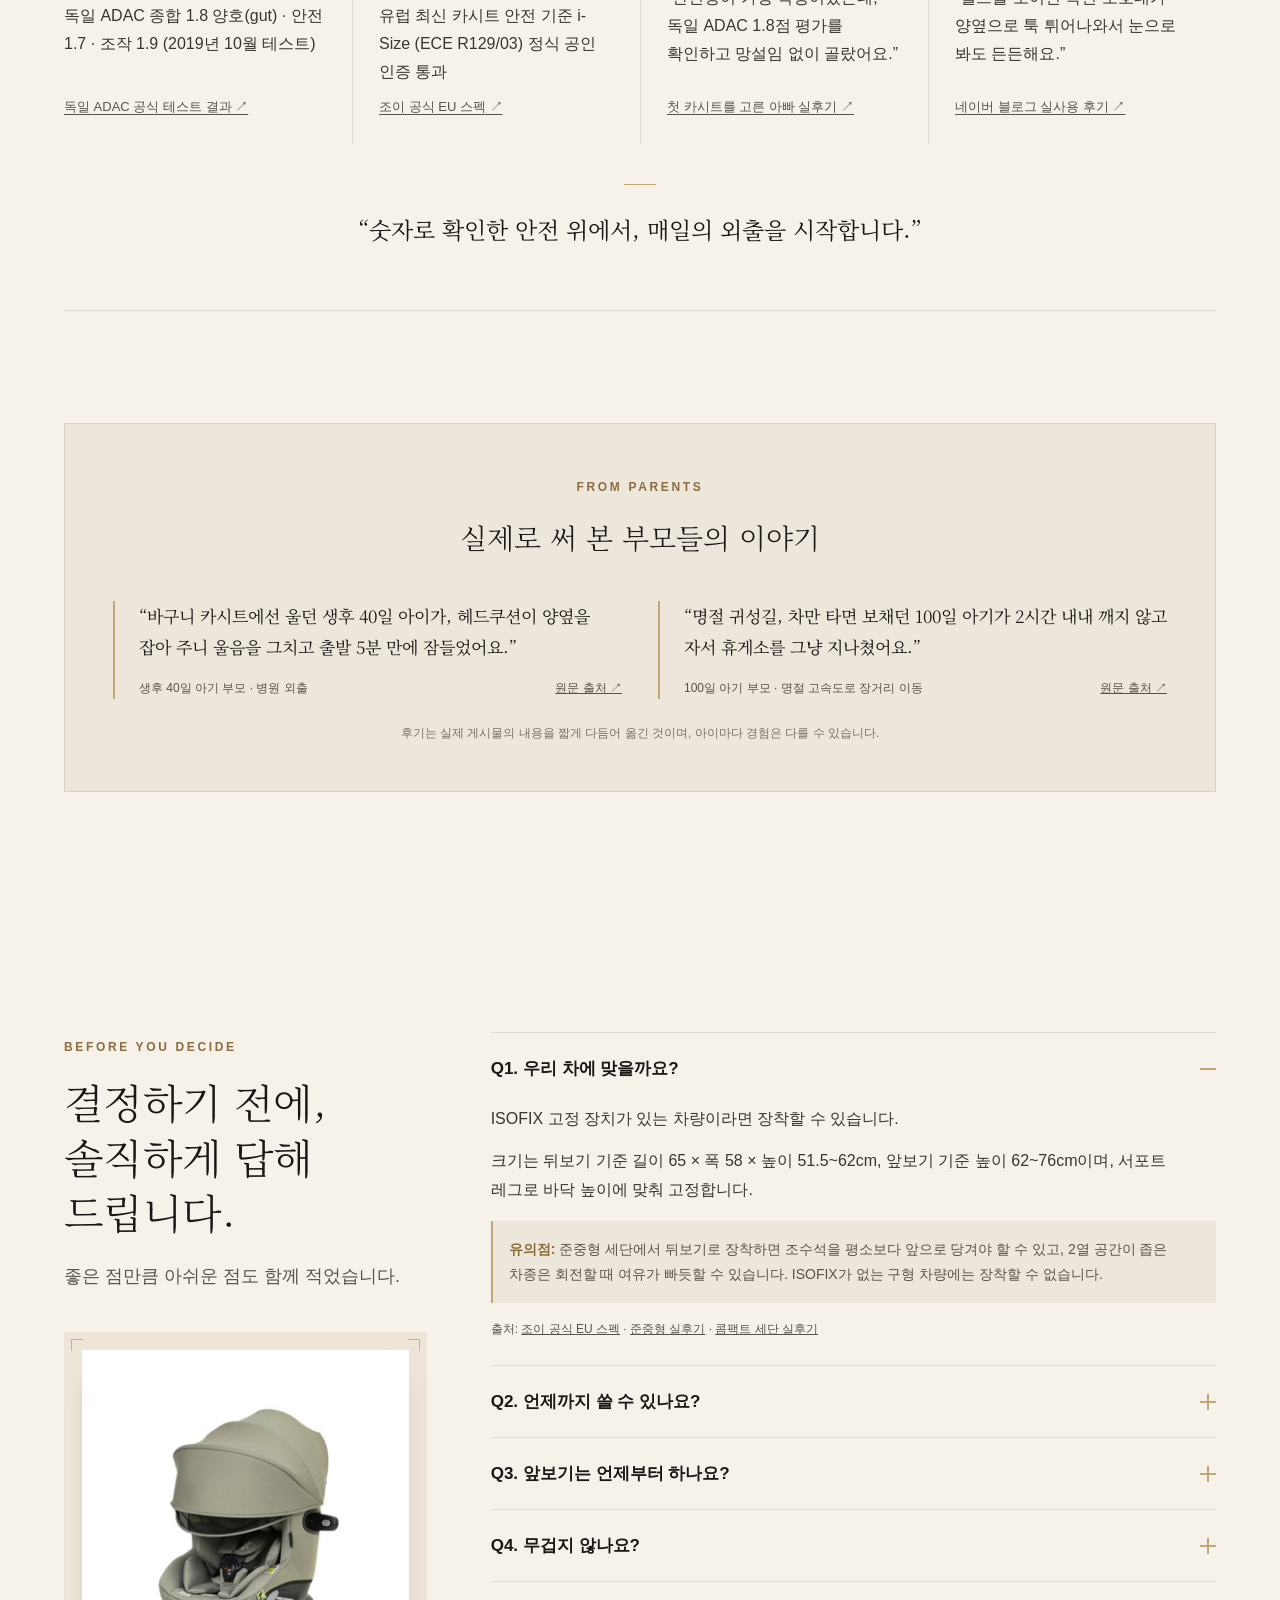
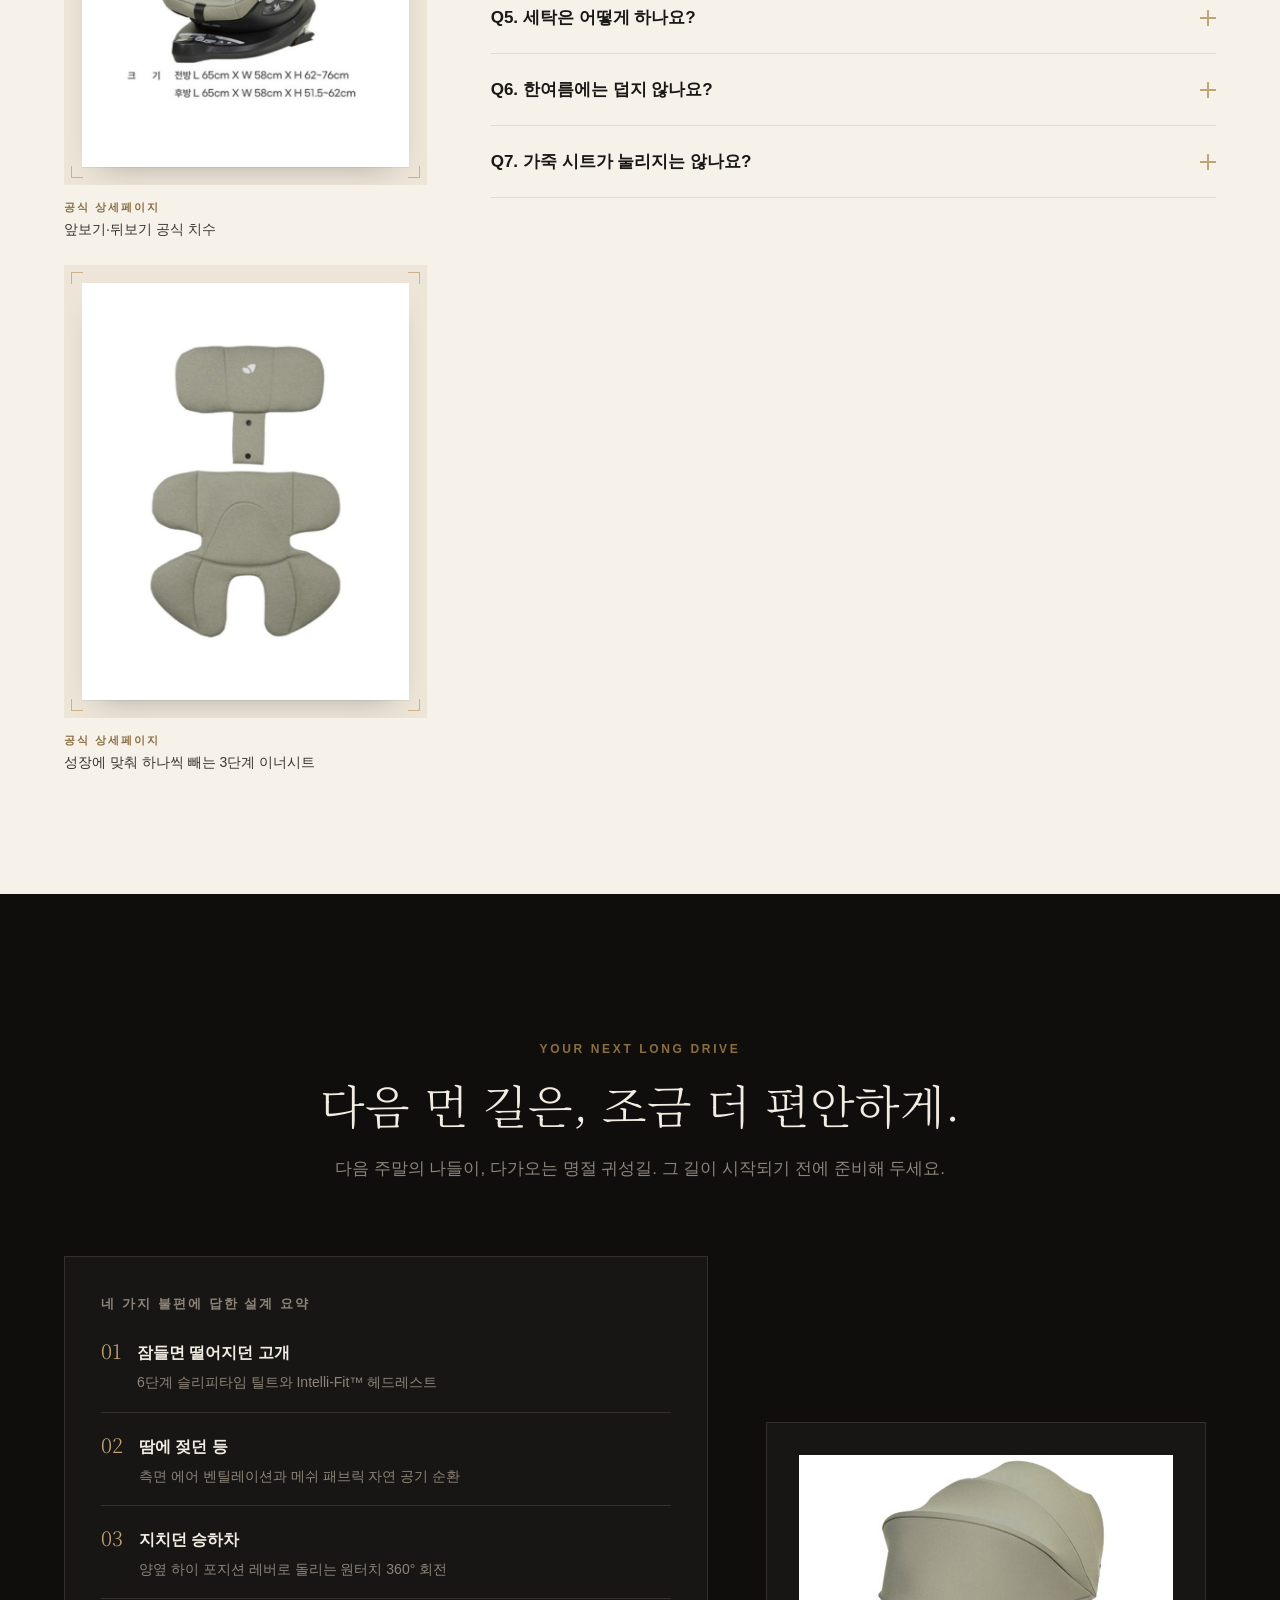
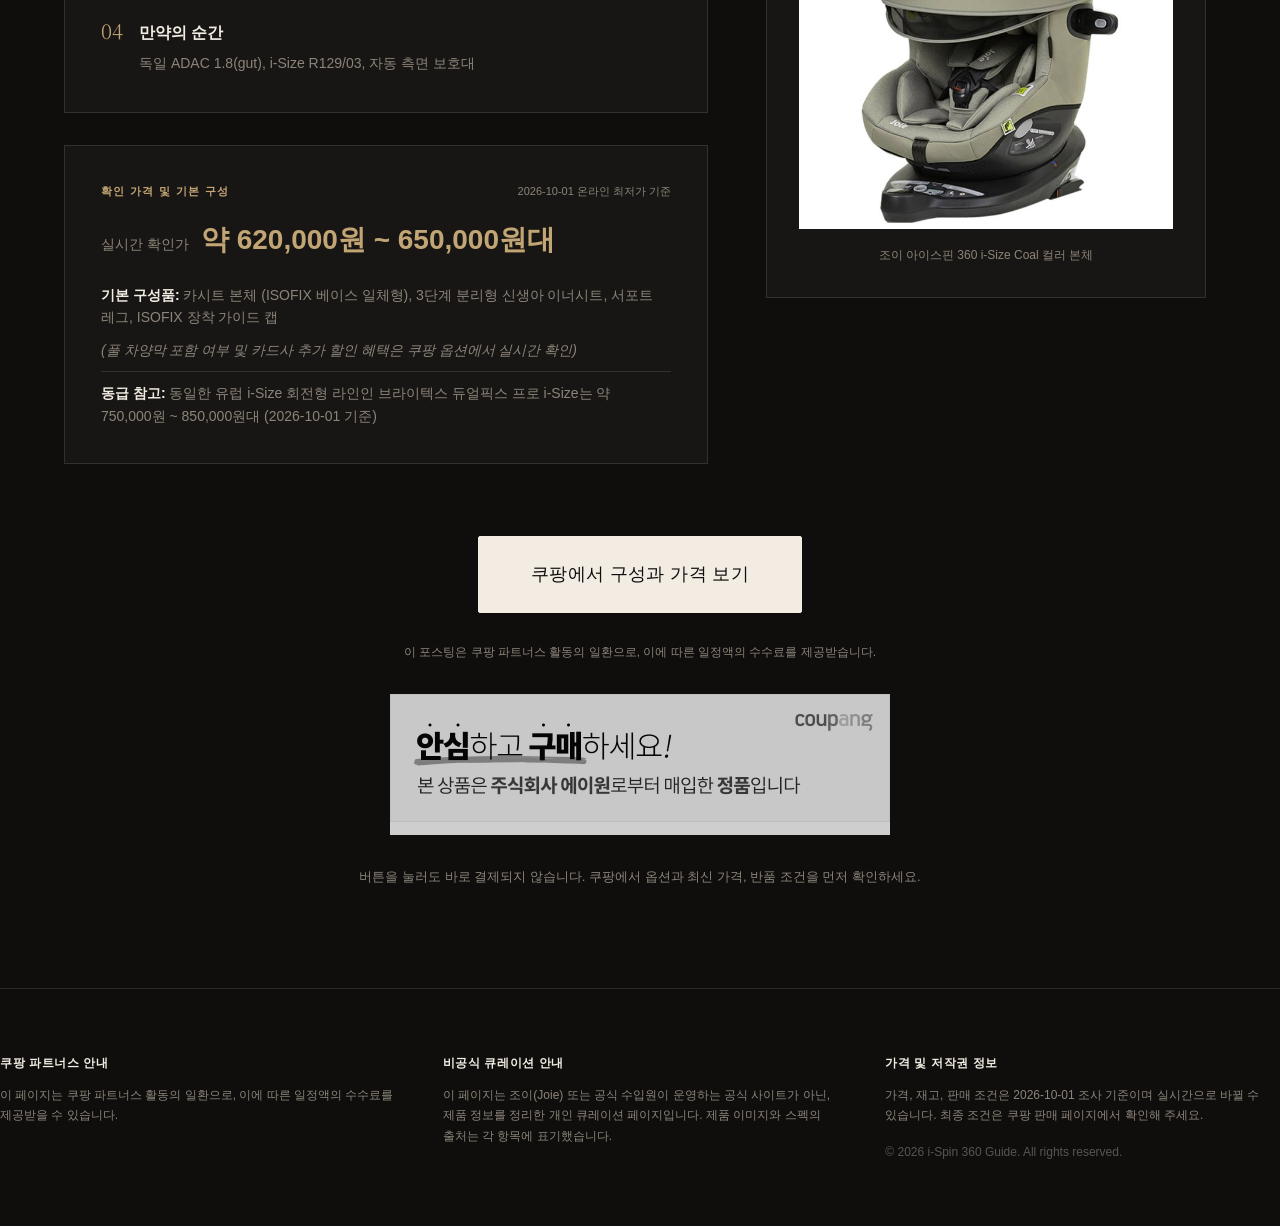
==== commit c0069e44: "Add files via upload" ====
--- a/landing-page/index.html
+++ b/landing-page/index.html
@@ -32,8 +32,8 @@
   </noscript>
 
   <link rel="preload" as="image" href="assets/hero-poster.webp" fetchpriority="high">
-  <link rel="stylesheet" href="styles-v2.css?v=20261006b">
-  <link rel="stylesheet" href="styles-v3.css?v=20261006d">
+  <link rel="stylesheet" href="styles-v2.css?v=20261006r">
+  <link rel="stylesheet" href="styles-v3.css?v=20261006r">
   <script>
     /* 히어로 인트로: 모션 허용 시에만 텍스트를 숨겨 두고, 3D 모듈이 순서대로 엽니다.
        모듈이 2.5초 안에 시작하지 못하면(로드 실패 등) 텍스트를 바로 보여 줍니다. */
--- a/landing-page/styles-v3.css
+++ b/landing-page/styles-v3.css
@@ -0,0 +1,243 @@
+/* ==========================================================================
+   styles-v3.css — 가독성 + 이미지 연출 레이어 (styles-v2.css 위에 덮어씀)
+   히어로 3D와 3D 뷰어 동작은 건드리지 않습니다.
+
+   시그니처: "공식 자료 플레이트"
+   - 공식 이미지를 자르지 않고, 종이 매트 + 흰 시트 위에 인쇄 교정지처럼 올립니다.
+   - 네 귀퉁이 샴페인 재단선, 박물관 라벨형 캡션(출처 + 설명), 호버 시 돋보기.
+   ========================================================================== */
+
+:root {
+  --stone: #5A534B;          /* 본문 보조 텍스트 (종이 배경 대비 강화) */
+  --ink-soft: #3A352F;       /* 본문 텍스트 */
+  --mat: #ECE5D8;            /* 이미지 매트 */
+  --sheet: #FFFFFF;          /* 흰 배경 사진용 시트 */
+  --champ-ink: #8A6E40;      /* 종이 위 작은 샴페인 글씨 (가독성용 진한 톤) */
+  --measure: 34em;           /* 본문 한 줄 최대 길이 */
+}
+
+/* --------------------------------------------------------------------------
+   1. 리듬 · 타이포그래피
+   -------------------------------------------------------------------------- */
+.section.theme-paper { padding: 120px 0; }
+.section-label { color: var(--champ-ink); font-size: 0.75rem; letter-spacing: 0.22em; }
+.section-subhead { font-size: 1.125rem; color: var(--stone); line-height: 1.8; }
+.section-center-header { margin-bottom: 72px; }
+
+.empathy-body { font-size: 1.125rem; line-height: 1.9; color: var(--ink-soft); max-width: var(--measure); }
+
+/* --------------------------------------------------------------------------
+   2. 문제 카드 — 칩 대신 조용한 위계 (장면은 본문, 원인은 라벨 + 보조 문단)
+   -------------------------------------------------------------------------- */
+.problem-cards-grid { gap: 48px; }
+.problem-card { padding-top: 28px; }
+.problem-num { font-size: 1.125rem; letter-spacing: 0.08em; margin-bottom: 18px; color: var(--champ-ink); }
+.problem-card-title { font-family: var(--font-serif); font-weight: 400; font-size: 1.375rem; line-height: 1.45; margin-bottom: 16px; }
+.problem-scene .scene-tag { display: none; }
+.problem-scene p { font-size: 1.0625rem; line-height: 1.8; color: var(--ink-soft); }
+.problem-cause { margin-top: 4px; padding-left: 14px; border-left: 1px solid var(--champagne); }
+.cause-tag {
+  background: none; padding: 0; margin-bottom: 4px;
+  font-size: 0.6875rem; letter-spacing: 0.18em; color: var(--champ-ink);
+}
+.problem-cause p { font-size: 0.9688rem; line-height: 1.75; color: var(--stone); }
+.card-link { font-size: 0.9375rem; padding-top: 24px; }
+
+/* --------------------------------------------------------------------------
+   3. 비교 슬라이더 — 이중 프레임 제거, 사진 스튜디오처럼 한 장의 흰 무대
+   -------------------------------------------------------------------------- */
+.motion-comparison-showcase {
+  background: transparent; border: none; box-shadow: none; padding: 0; margin-top: 96px; color: var(--ink);
+}
+.motion-showcase-header { margin-bottom: 28px; }
+.motion-comparison-showcase .motion-badge { display: none; }
+.motion-showcase-title { color: var(--ink); font-weight: 400; font-size: 1.875rem; }
+.motion-showcase-desc { color: var(--stone); font-size: 1rem; }
+.comparison-slider-container {
+  height: 520px; border: 1px solid rgba(26, 24, 22, 0.08); border-radius: 2px;
+  box-shadow: 0 30px 60px -30px rgba(26, 24, 22, 0.25);
+}
+.layer-caption-tag {
+  top: 22px; padding: 0; background: none; border: none;
+  font-size: 0.75rem; letter-spacing: 0.16em; font-weight: 600;
+}
+.before-tag { left: 26px; color: var(--stone); }
+.after-tag { right: 26px; color: var(--champ-ink); }
+.cmp-note { color: var(--stone); font-size: 0.875rem; bottom: 24px; }
+.slider-divider-line { width: 1px; background: var(--champagne); box-shadow: none; }
+.slider-handle {
+  width: 52px; height: 52px; background: var(--ivory); border: 1px solid var(--champagne);
+  color: var(--ink); box-shadow: 0 8px 24px rgba(26, 24, 22, 0.18);
+}
+.slider-handle:hover, .slider-handle:focus-visible { background: #fff; outline: 2px solid var(--champagne); outline-offset: 3px; }
+.motion-control-hints { color: var(--stone); }
+
+/* --------------------------------------------------------------------------
+   4. 해결 블록 — 본문 가독성
+   -------------------------------------------------------------------------- */
+.answer-block { margin-bottom: 112px; padding-bottom: 64px; }
+.block-main-row { gap: 64px; align-items: start; }
+.block-large-num { font-size: 1.125rem; letter-spacing: 0.08em; color: var(--champ-ink); margin-bottom: 14px; }
+.block-problem-badge { color: var(--champ-ink); }
+.block-problem-text { font-size: clamp(1.625rem, 2.4vw, 2rem); line-height: 1.38; margin-bottom: 28px; }
+.block-solution-wrap { border-left-width: 1px; padding-left: 22px; }
+.block-section-tag { color: var(--champ-ink); letter-spacing: 0.2em; }
+.block-solution-desc { font-size: 1.125rem; line-height: 1.9; color: var(--ink-soft); max-width: var(--measure); }
+
+/* --------------------------------------------------------------------------
+   5. 시그니처: 공식 자료 플레이트
+   -------------------------------------------------------------------------- */
+.evidence-image-grid { gap: 24px; }
+.evidence-figure, .faq-figure { margin: 0; }
+
+.image-matte-wrap {
+  position: relative;
+  background: var(--mat);
+  border: none;
+  padding: 18px;
+  aspect-ratio: 4 / 5;
+  max-height: none;
+  display: flex; align-items: center; justify-content: center;
+  cursor: zoom-in;
+  overflow: hidden;
+  transition: background-color 0.4s ease;
+}
+/* 흰 시트: 사진은 자르지 않고 전체를 보여 줌 */
+.image-matte-wrap .zoomable-img {
+  width: 100%; height: 100%;
+  object-fit: contain; object-position: center;
+  background: var(--sheet);
+  padding: 10px;
+  box-shadow: 0 1px 0 rgba(26, 24, 22, 0.06), 0 14px 30px -18px rgba(26, 24, 22, 0.35);
+  transition: transform 0.6s cubic-bezier(0.16, 1, 0.3, 1);
+}
+.image-matte-wrap:hover .zoomable-img { transform: scale(1.025); }
+/* 네 귀퉁이 재단선 (샴페인) */
+.image-matte-wrap::before {
+  content: '';
+  position: absolute; inset: 7px; pointer-events: none;
+  --t: 1px; --l: 12px; --c: var(--champagne);
+  background:
+    linear-gradient(var(--c), var(--c)) top left / var(--l) var(--t) no-repeat,
+    linear-gradient(var(--c), var(--c)) top left / var(--t) var(--l) no-repeat,
+    linear-gradient(var(--c), var(--c)) top right / var(--l) var(--t) no-repeat,
+    linear-gradient(var(--c), var(--c)) top right / var(--t) var(--l) no-repeat,
+    linear-gradient(var(--c), var(--c)) bottom left / var(--l) var(--t) no-repeat,
+    linear-gradient(var(--c), var(--c)) bottom left / var(--t) var(--l) no-repeat,
+    linear-gradient(var(--c), var(--c)) bottom right / var(--l) var(--t) no-repeat,
+    linear-gradient(var(--c), var(--c)) bottom right / var(--t) var(--l) no-repeat;
+  opacity: 0.8;
+}
+/* 호버 돋보기 (글자 없이 아이콘만) */
+.plate-zoom {
+  position: absolute; right: 26px; bottom: 26px;
+  width: 36px; height: 36px; border-radius: 50%;
+  background: rgba(15, 14, 13, 0.82);
+  opacity: 0; transform: translateY(4px);
+  transition: opacity 0.3s ease, transform 0.3s ease;
+  pointer-events: none;
+}
+.plate-zoom::before {
+  content: ''; position: absolute; left: 10px; top: 10px;
+  width: 11px; height: 11px; border: 1.5px solid var(--ivory); border-radius: 50%;
+}
+.plate-zoom::after {
+  content: ''; position: absolute; left: 21px; top: 21px;
+  width: 6px; height: 1.5px; background: var(--ivory); transform: rotate(45deg); transform-origin: left center;
+}
+.image-matte-wrap:hover .plate-zoom,
+.zoomable-img:focus-visible ~ .plate-zoom { opacity: 1; transform: none; }
+.zoomable-img:focus-visible { outline: 2px solid var(--champagne); outline-offset: 4px; }
+
+/* 박물관 라벨형 캡션 */
+.evidence-figure figcaption,
+.faq-figure figcaption {
+  margin-top: 14px; text-align: left;
+  font-size: 0.875rem; line-height: 1.55; color: var(--ink-soft);
+}
+.plate-src {
+  display: block; margin-bottom: 3px;
+  font-size: 0.6875rem; letter-spacing: 0.18em; font-weight: 600; color: var(--champ-ink);
+}
+.thumb-hint { color: var(--stone); font-size: 0.8125rem; }
+
+/* --------------------------------------------------------------------------
+   6. 근거 띠 — 읽히는 카드
+   -------------------------------------------------------------------------- */
+.evidence-strip {
+  gap: 0; padding: 0; border-top: 1px solid var(--champagne); border-bottom: none;
+  margin-bottom: 40px;
+}
+.evidence-item { padding: 26px 26px 26px 0; gap: 10px; }
+.evidence-item + .evidence-item { padding-left: 26px; border-left: 1px solid var(--line-light); }
+.evidence-category { color: var(--champ-ink); font-size: 0.6875rem; letter-spacing: 0.18em; }
+.evidence-content { font-size: 1rem; line-height: 1.75; color: var(--ink-soft); }
+.evidence-source { color: var(--stone); font-size: 0.8125rem; text-underline-offset: 3px; }
+.evidence-source:hover { color: var(--champ-ink); }
+.limitation-item { background: rgba(194, 165, 116, 0.07); border-left: 1px solid var(--champagne); }
+.evidence-strip .limitation-item { padding-left: 26px; }
+.big-metric-num { color: var(--ink); }
+
+.what-changes-line {
+  position: relative; padding-top: 28px; margin-top: 8px;
+  font-size: clamp(1.25rem, 1.8vw, 1.5rem); color: var(--ink); line-height: 1.5;
+}
+.what-changes-line::before {
+  content: ''; position: absolute; top: 0; left: 50%; width: 32px; height: 1px;
+  background: var(--champagne); transform: translateX(-50%);
+}
+
+/* --------------------------------------------------------------------------
+   7. 안전 · 후기 · FAQ 본문
+   -------------------------------------------------------------------------- */
+.safety-sub-thought { font-size: 1.0625rem; color: var(--stone); }
+.safety-feature-item .feature-title { font-size: 1.0625rem; }
+.safety-feature-item p { font-size: 1rem; line-height: 1.8; color: var(--ink-soft); }
+.quote-text { font-size: 1.0625rem; line-height: 1.8; }
+.faq-q-text { font-size: 1.0625rem; }
+.accordion-body, .accordion-body p { font-size: 1rem; line-height: 1.85; color: var(--ink-soft); }
+.faq-caveat { color: var(--stone); }
+
+/* --------------------------------------------------------------------------
+   8. 반응형 · 접근성
+   -------------------------------------------------------------------------- */
+@media (max-width: 1023px) {
+  .section.theme-paper { padding: 88px 0; }
+  .block-main-row { gap: 36px; }
+  .evidence-strip { grid-template-columns: 1fr; }
+  .evidence-item, .evidence-item + .evidence-item { padding: 20px 0; border-left: none; border-top: 1px solid var(--line-light); }
+  .evidence-strip .limitation-item { padding: 20px 16px; }
+  .comparison-slider-container { height: 420px; }
+}
+@media (max-width: 600px) {
+  .image-matte-wrap { padding: 12px; }
+  .plate-zoom { opacity: 1; transform: none; right: 18px; bottom: 18px; width: 30px; height: 30px; }
+  .plate-zoom::before { left: 8px; top: 8px; width: 9px; height: 9px; }
+  .plate-zoom::after { left: 17px; top: 17px; }
+  .comparison-slider-container { height: 360px; }
+  .block-solution-desc, .empathy-body { font-size: 1.0625rem; }
+}
+@media (prefers-reduced-motion: reduce) {
+  .image-matte-wrap .zoomable-img, .plate-zoom { transition: none; }
+  .image-matte-wrap:hover .zoomable-img { transform: none; }
+}
+
+/* --------------------------------------------------------------------------
+   9. 보정 (리뷰 후)
+   -------------------------------------------------------------------------- */
+/* 단일 플레이트는 과하게 커지지 않도록 정사각 + 최대 폭 */
+.evidence-image-grid.single-image { justify-items: center; }
+.evidence-image-grid.single-image .evidence-figure { width: 100%; max-width: 540px; }
+.evidence-image-grid.single-image .image-matte-wrap { aspect-ratio: 1 / 1; }
+
+/* 비교 슬라이더: 밝은 테두리, 그림자 잘림 방지 */
+.motion-comparison-showcase { overflow: visible; }
+.motion-comparison-showcase .comparison-slider-container { border: 1px solid #E2DACC; }
+
+/* 모바일 스티키 바: 상품명 한 줄 */
+.sticky-text-wrap { min-width: 0; }
+.sticky-name { white-space: nowrap; overflow: hidden; text-overflow: ellipsis; }
+@media (max-width: 600px) {
+  .sticky-name { font-size: 0.8125rem; }
+  .sticky-price { font-size: 0.75rem; white-space: nowrap; }
+}
